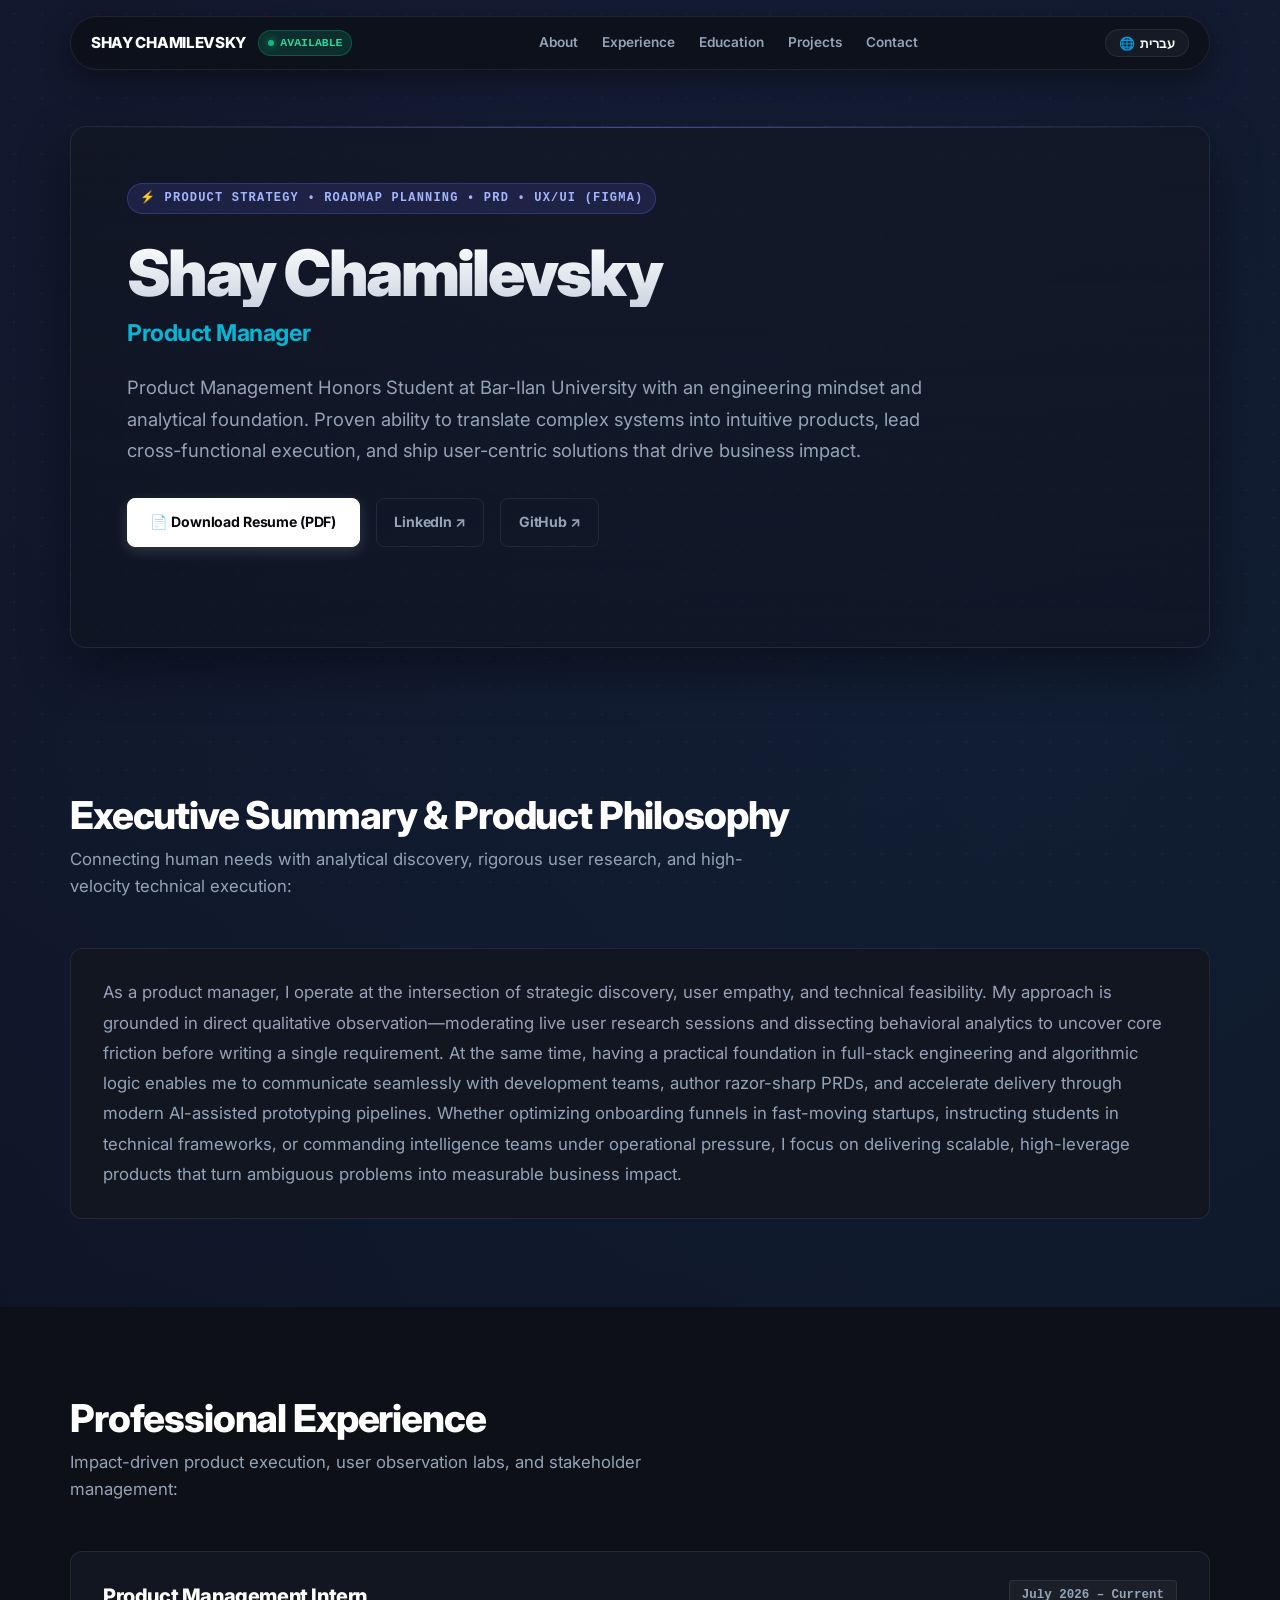
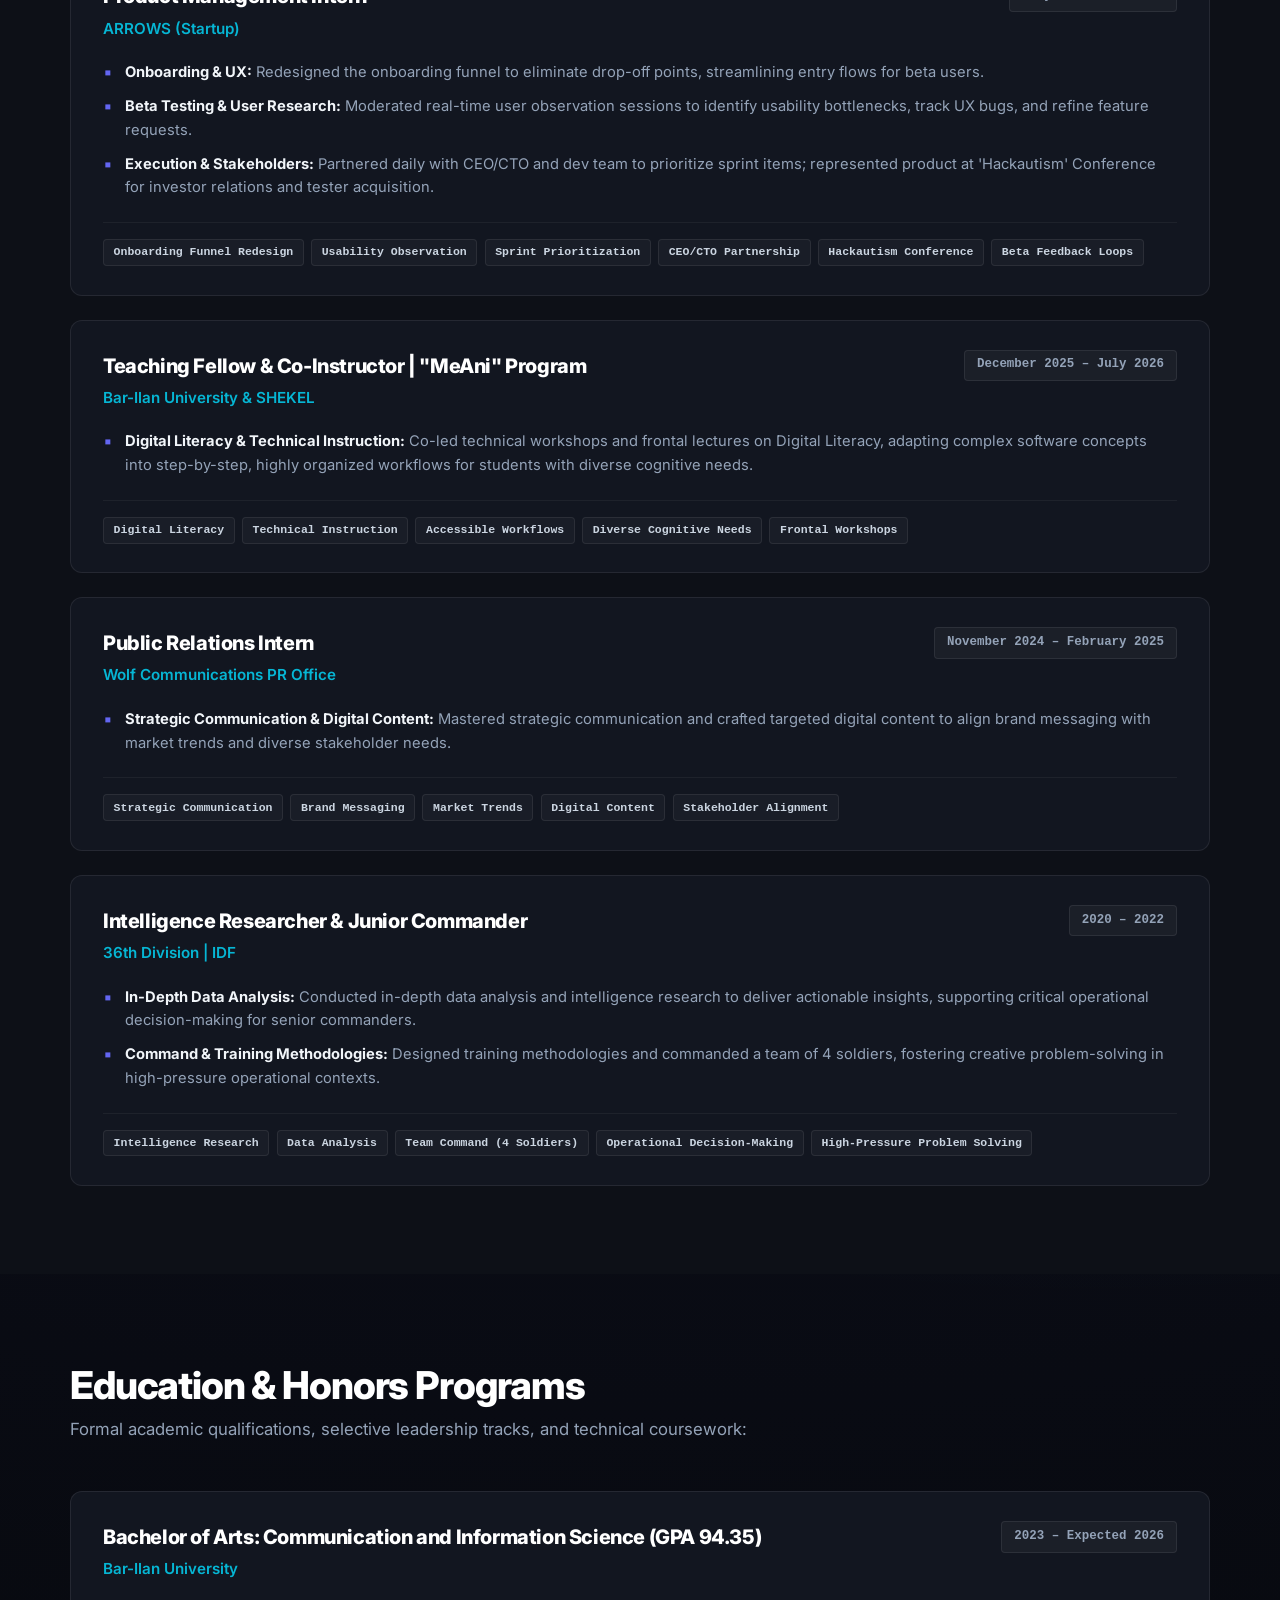
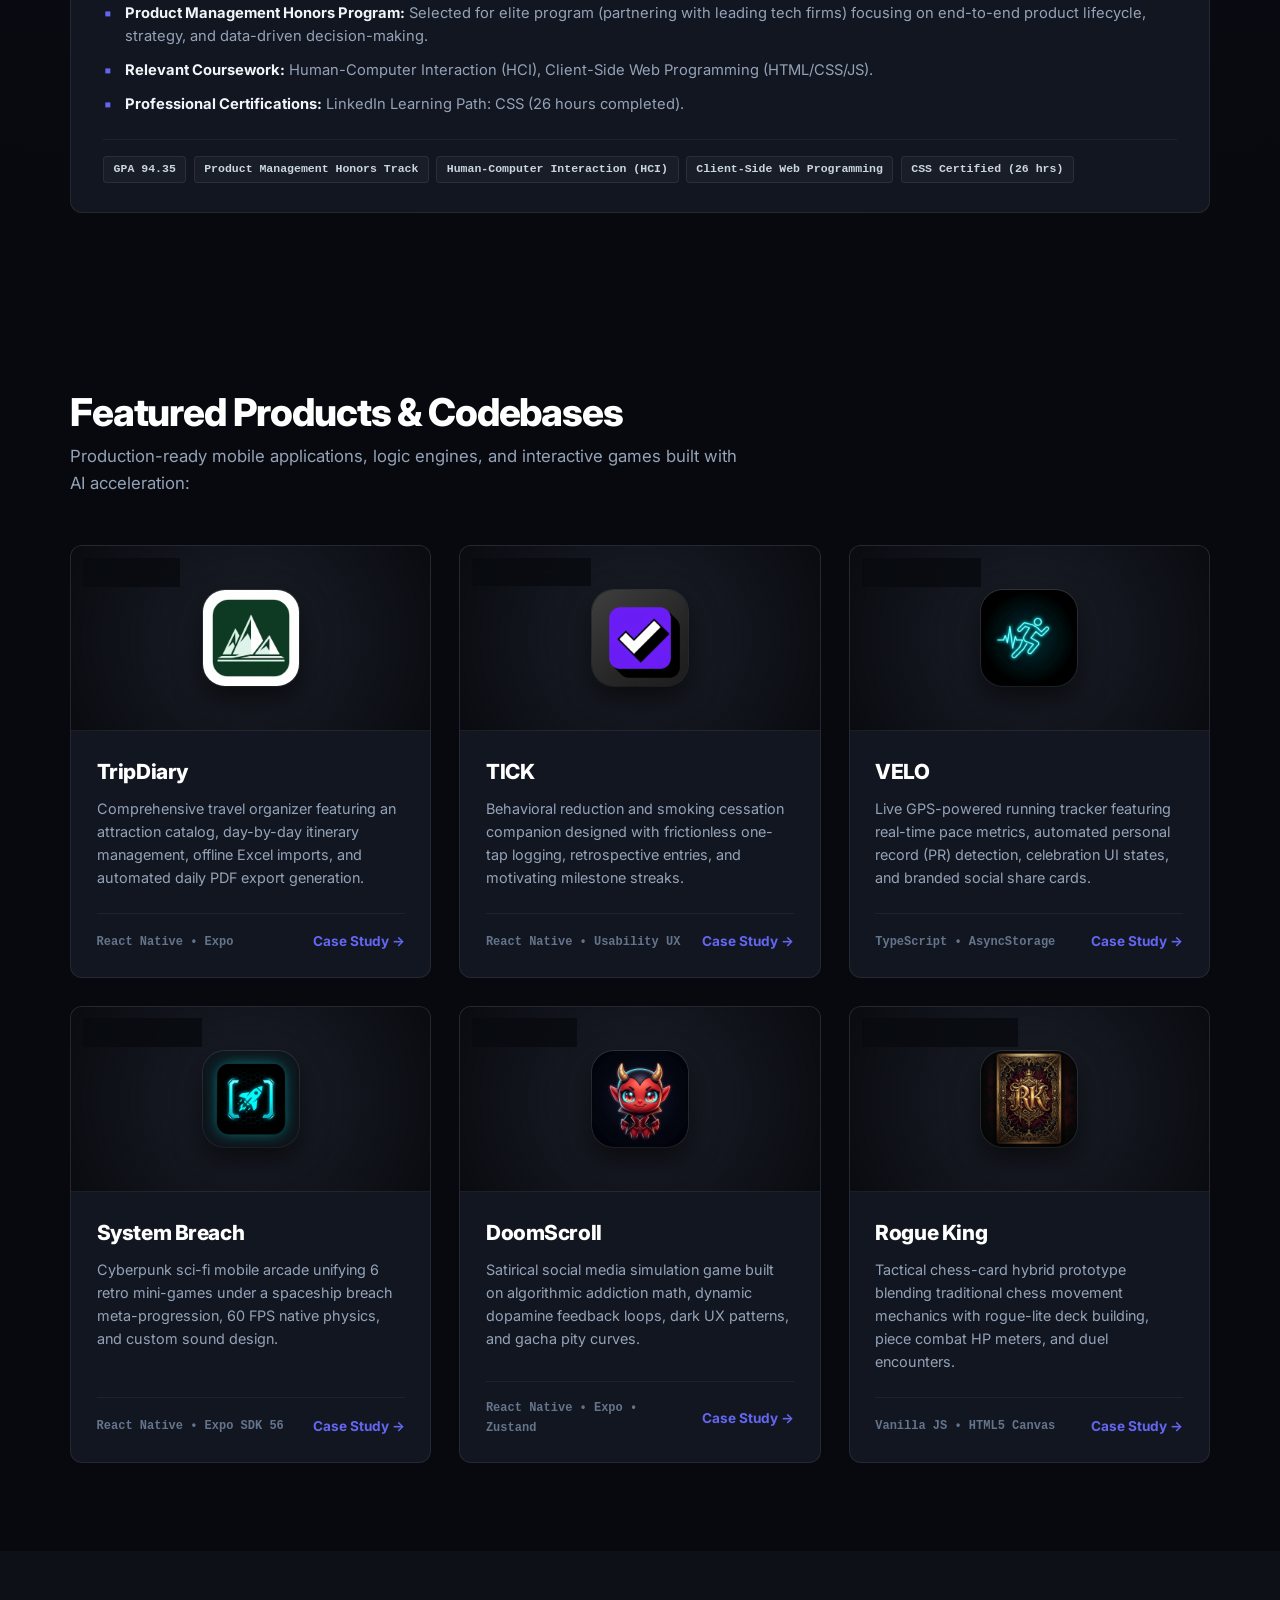
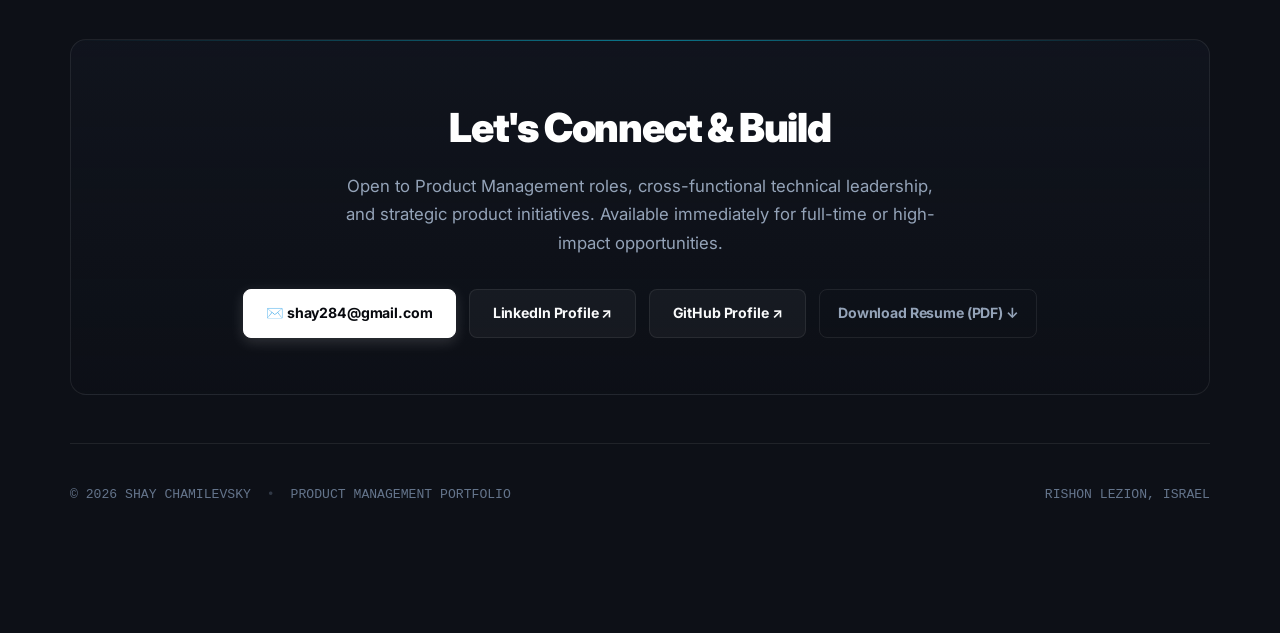
==== index.html @ 5f45c72c "first commit" ====
<!doctype html>
<html lang="en" dir="ltr">
  <head>
    <meta charset="UTF-8" />
    <meta name="viewport" content="width=device-width, initial-scale=1.0" />
    <title>Shay Chamilevsky — Product Manager</title>
    <!-- Fonts: Inter for English, Rubik for Hebrew -->
    <link rel="preconnect" href="https://fonts.googleapis.com" />
    <link rel="preconnect" href="https://fonts.gstatic.com" crossorigin />
    <link
      href="https://fonts.googleapis.com/css2?family=Inter:wght@400;500;600;700;800;900&family=Rubik:wght@400;500;700;800&display=swap"
      rel="stylesheet"
    />
    <link rel="stylesheet" href="assets/css/style.css" />
  </head>
  <body>
    <!-- Floating Frosted Glass Navbar -->
    <header class="navbar">
      <div class="nav-container">
        <div class="nav-brand">
          <a href="#hero" class="nav-logo" data-en="SHAY CHAMILEVSKY" data-he="שי חמילבסקי">SHAY CHAMILEVSKY</a>
          <span class="nav-status-pill">
            <span class="status-dot"></span>
            <span data-en="AVAILABLE" data-he="זמין לתפקידים">AVAILABLE</span>
          </span>
        </div>

        <nav class="nav-links">
          <a href="#about" data-en="About" data-he="תקציר">About</a>
          <a href="#experience" data-en="Experience" data-he="ניסיון">Experience</a>
          <a href="#education" data-en="Education" data-he="השכלה">Education</a>
          <a href="#projects" data-en="Projects" data-he="פרויקטים">Projects</a>
          <a href="#contact" data-en="Contact" data-he="צור קשר">Contact</a>
        </nav>

        <button id="lang-toggle" class="lang-btn" aria-label="Toggle language between English and Hebrew">
          <span aria-hidden="true">🌐</span>
          <span id="lang-btn-text">עברית</span>
        </button>
      </div>
    </header>

    <main>
      <!-- Hero Section: Sharp Executive Resume Header -->
      <section id="hero" class="section hero-section">
        <div class="container">
          <div class="hero-box">
            <div class="hero-eyebrow">
              <span data-en="⚡ PRODUCT STRATEGY • ROADMAP PLANNING • PRD • UX/UI (FIGMA)" data-he="⚡ אסטרטגיית מוצר • מפות דרכים • כתיבת PRD • אפיון UX/UI">
                ⚡ PRODUCT STRATEGY • ROADMAP PLANNING • PRD • UX/UI (FIGMA)
              </span>
            </div>

            <h1 class="hero-name" data-en="Shay Chamilevsky" data-he="שי חמילבסקי">
              Shay Chamilevsky
            </h1>

            <div class="hero-role-title" data-en="Product Manager" data-he="מנהל מוצר (Product Manager)">
              Product Manager
            </div>

            <p
              class="hero-bio"
              data-en="Product Management Honors Student at Bar-Ilan University with an engineering mindset and analytical foundation. Proven ability to translate complex systems into intuitive products, lead cross-functional execution, and ship user-centric solutions that drive business impact."
              data-he="סטודנט בתוכנית המצטיינים בניהול מוצר באוניברסיטת בר-אילן, בעל תפיסה הנדסית וראייה אנליטית חדה. בעל ניסיון מוכח בתרגום מערכות מורכבות למוצרים אינטואיטיביים, הובלת ממשקי עבודה רב-תחומיים והשקת פתרונות ממוקדי-משתמש המייצרים ערך עסקי מובהק."
            >
              Product Management Honors Student at Bar-Ilan University with an engineering mindset and analytical foundation. Proven ability to translate complex systems into intuitive products, lead cross-functional execution, and ship user-centric solutions that drive business impact.
            </p>

            <div class="hero-actions-row">
              <a
                href="assets/cv/Shay%20Chamilevsky%20CV.pdf"
                class="btn-sharp btn-sharp-primary"
                download="Shay Chamilevsky CV.pdf"
                target="_blank"
                rel="noopener noreferrer"
                data-en="📄 Download Resume (PDF)"
                data-he="📄 הורדת קורות חיים (PDF)"
                aria-label="Download Shay Chamilevsky Resume PDF"
              >
                📄 Download Resume (PDF)
              </a>
              <a
                href="https://www.linkedin.com/in/shaychamilevsky/"
                target="_blank"
                rel="noopener noreferrer"
                class="btn-sharp btn-sharp-outline"
                data-en="LinkedIn ↗"
                data-he="לינקדאין ↗"
                aria-label="Open Shay Chamilevsky LinkedIn Profile"
              >
                LinkedIn ↗
              </a>
              <a
                href="https://github.com/shay-chamilevsky"
                target="_blank"
                rel="noopener noreferrer"
                class="btn-sharp btn-sharp-outline"
                data-en="GitHub ↗"
                data-he="גיטהאב ↗"
                aria-label="Open Shay Chamilevsky GitHub Profile"
              >
                GitHub ↗
              </a>
            </div>


          </div>
        </div>
      </section>

      <!-- About Section: Strategic Narrative Depth -->
      <section id="about" class="section">
        <div class="container">
          <div class="section-header-wrap">
            <h2 class="section-title" data-en="Executive Summary & Product Philosophy" data-he="תמצית מנהלים ותפיסת מוצר">
              Executive Summary & Product Philosophy
            </h2>
            <p
              class="section-subtitle"
              data-en="Connecting human needs with analytical discovery, rigorous user research, and high-velocity technical execution:"
              data-he="חיבור בין צורכי משתמש, מחקר אנליטי מעמיק וביצוע טכנולוגי זריז ואיכותי:"
            >
              Connecting human needs with analytical discovery, rigorous user research, and high-velocity technical execution:
            </p>
          </div>

          <div class="exp-card">
            <p
              class="lead-text"
              data-en="As a product manager, I operate at the intersection of strategic discovery, user empathy, and technical feasibility. My approach is grounded in direct qualitative observation—moderating live user research sessions and dissecting behavioral analytics to uncover core friction before writing a single requirement. At the same time, having a practical foundation in full-stack engineering and algorithmic logic enables me to communicate seamlessly with development teams, author razor-sharp PRDs, and accelerate delivery through modern AI-assisted prototyping pipelines. Whether optimizing onboarding funnels in fast-moving startups, instructing students in technical frameworks, or commanding intelligence teams under operational pressure, I focus on delivering scalable, high-leverage products that turn ambiguous problems into measurable business impact."
              data-he="כאיש מוצר, אני פועל בנקודת החיבור המדויקת שבין גילוי מוצרי (Discovery), אמפתיה עמוקה לצורכי המשתמש, והיתכנות טכנולוגית מורכבת. גישת העבודה שלי מושתתת על מחקר איכותני ישיר—הנחיית סבבי תצפית חיים וניתוח מעמיק של דפוסי התנהגות משתמשים כדי לזהות נקודות חיכוך מהותיות עוד לפני כתיבת שורת אפיון אחת. במקביל, הרקע הטכנולוגי וההבנה בלוגיקה הנדסית מאפשרים לי לנהל דיאלוג מקצועי ומדויק מול צוותי הפיתוח, לכתוב מפרטי PRD חדים וסדורים, ולהאיץ תהליכי 0-ל-1 באמצעות כלי AI ופרוטוטייפינג מתקדמים. בין אם מדובר בייעול משפכי Onboarding בסטארטאפים בצמיחה מהירה, הדרכת סטודנטים בסביבות תוכנה מורכבות, או פיקוד על צוות מחקר מודיעיני תחת לחץ מבצעי, היעד שלי תמיד ברור: להפוך בעיות מעורפלות למוצרים אלגנטיים, סקיילביליים ובעלי אימפקט עסקי מדיד."
            >
              As a product manager, I operate at the intersection of strategic discovery, user empathy, and technical feasibility. My approach is grounded in direct qualitative observation—moderating live user research sessions and dissecting behavioral analytics to uncover core friction before writing a single requirement. At the same time, having a practical foundation in full-stack engineering and algorithmic logic enables me to communicate seamlessly with development teams, author razor-sharp PRDs, and accelerate delivery through modern AI-assisted prototyping pipelines. Whether optimizing onboarding funnels in fast-moving startups, instructing students in technical frameworks, or commanding intelligence teams under operational pressure, I focus on delivering scalable, high-leverage products that turn ambiguous problems into measurable business impact.
            </p>
          </div>
        </div>
      </section>

      <!-- Work Experience: Chronology from CV -->
      <section id="experience" class="section bg-alt">
        <div class="container">
          <div class="section-header-wrap">
            <h2 class="section-title" data-en="Professional Experience" data-he="ניסיון מקצועי">
              Professional Experience
            </h2>
            <p
              class="section-subtitle"
              data-en="Impact-driven product execution, user observation labs, and stakeholder management:"
              data-he="הובלת מוצר מבוססת אימפקט, מחקרי משתמשים וניהול ממשקים מול הנהלה ופיתוח:"
            >
              Impact-driven product execution, user observation labs, and stakeholder management:
            </p>
          </div>

          <div class="experience-list">
            <!-- 1. ARROWS (Startup) -->
            <article class="exp-card">
              <div class="exp-header">
                <div class="exp-role-group">
                  <h3 data-en="Product Management Intern" data-he="התמחות בניהול מוצר (Product Management Intern)">
                    Product Management Intern
                  </h3>
                  <span class="exp-org" data-en="ARROWS (Startup)" data-he="ARROWS (סטארטאפ)">ARROWS (Startup)</span>
                </div>
                <span class="exp-date-badge" data-en="July 2026 – Current" data-he="יולי 2026 – נוכחי">July 2026 – Current</span>
              </div>

              <ul class="exp-bullets">
                <li
                  data-en="<strong>Onboarding & UX:</strong> Redesigned the onboarding funnel to eliminate drop-off points, streamlining entry flows for beta users."
                  data-he="<strong>אפיון משפך Onboarding ו-UX:</strong> תכנון מחדש של תהליך ה-Onboarding לצמצום נקודות נטישה והפחתת חיכוך עבור משתמשי בטא."
                >
                  <strong>Onboarding & UX:</strong> Redesigned the onboarding funnel to eliminate drop-off points, streamlining entry flows for beta users.
                </li>
                <li
                  data-en="<strong>Beta Testing & User Research:</strong> Moderated real-time user observation sessions to identify usability bottlenecks, track UX bugs, and refine feature requests."
                  data-he="<strong>בדיקות בטא ומחקר משתמשים:</strong> הנחיית סבבי תצפית משתמשים בזמן אמת לאיתור צווארי בקבוק בשמישות, ניטור באגי UX ודיוק דרישות פיצ'רים."
                >
                  <strong>Beta Testing & User Research:</strong> Moderated real-time user observation sessions to identify usability bottlenecks, track UX bugs, and refine feature requests.
                </li>
                <li
                  data-en="<strong>Execution & Stakeholders:</strong> Partnered daily with CEO/CTO and dev team to prioritize sprint items; represented product at 'Hackautism' Conference for investor relations and tester acquisition."
                  data-he="<strong>ניהול ספרינטים וממשקי עבודה:</strong> עבודה יומיומית צמודה מול CEO/CTO וצוות הפיתוח לתעדוף ספרינטים; ייצוג המוצר בכנס 'Hackautism' לגיוס משתמשי בדיקה וקשרי משקיעים."
                >
                  <strong>Execution & Stakeholders:</strong> Partnered daily with CEO/CTO and dev team to prioritize sprint items; represented product at 'Hackautism' Conference for investor relations and tester acquisition.
                </li>
              </ul>

              <div class="exp-tags">
                <span class="chip" data-en="Onboarding Funnel Redesign" data-he="אפיון משפך Onboarding">Onboarding Funnel Redesign</span>
                <span class="chip" data-en="Usability Observation" data-he="תצפיות שמישות">Usability Observation</span>
                <span class="chip" data-en="Sprint Prioritization" data-he="תעדוף ספרינטים">Sprint Prioritization</span>
                <span class="chip" data-en="CEO/CTO Partnership" data-he="עבודה צמודה מול CEO/CTO">CEO/CTO Partnership</span>
                <span class="chip" data-en="Hackautism Conference" data-he="כנס Hackautism">Hackautism Conference</span>
                <span class="chip" data-en="Beta Feedback Loops" data-he="סבבי משוב בטא">Beta Feedback Loops</span>
              </div>
            </article>

            <!-- 2. MeAni Program -->
            <article class="exp-card">
              <div class="exp-header">
                <div class="exp-role-group">
                  <h3 data-en='Teaching Fellow & Co-Instructor | "MeAni" Program' data-he='עמית הוראה ומדריך שותף | תוכנית "מעני"'>
                    Teaching Fellow & Co-Instructor | "MeAni" Program
                  </h3>
                  <span class="exp-org" data-en="Bar-Ilan University & SHEKEL" data-he="אוניברסיטת בר-אילן ועמותת שק&quot;ל">
                    Bar-Ilan University & SHEKEL
                  </span>
                </div>
                <span class="exp-date-badge" data-en="December 2025 – July 2026" data-he="דצמבר 2025 – יולי 2026">December 2025 – July 2026</span>
              </div>

              <ul class="exp-bullets">
                <li
                  data-en="<strong>Digital Literacy & Technical Instruction:</strong> Co-led technical workshops and frontal lectures on Digital Literacy, adapting complex software concepts into step-by-step, highly organized workflows for students with diverse cognitive needs."
                  data-he="<strong>אוריינות דיגיטלית והדרכה טכנולוגית:</strong> הובלה משותפת של סדנאות והרצאות פרונטליות בנושאי אוריינות דיגיטלית, תוך הנגשת מושגי תוכנה מורכבים לתהליכי עבודה מובנים צעד-אחר-צעד עבור סטודנטים בעלי צרכים קוגניטיביים מגוונים."
                >
                  <strong>Digital Literacy & Technical Instruction:</strong> Co-led technical workshops and frontal lectures on Digital Literacy, adapting complex software concepts into step-by-step, highly organized workflows for students with diverse cognitive needs.
                </li>
              </ul>

              <div class="exp-tags">
                <span class="chip" data-en="Digital Literacy" data-he="אוריינות דיגיטלית">Digital Literacy</span>
                <span class="chip" data-en="Technical Instruction" data-he="הדרכה טכנולוגית">Technical Instruction</span>
                <span class="chip" data-en="Accessible Workflows" data-he="תהליכי עבודה נגישים">Accessible Workflows</span>
                <span class="chip" data-en="Diverse Cognitive Needs" data-he="התאמה לצרכים קוגניטיביים">Diverse Cognitive Needs</span>
                <span class="chip" data-en="Frontal Workshops" data-he="סדנאות פרונטליות">Frontal Workshops</span>
              </div>
            </article>

            <!-- 3. Wolf Communications -->
            <article class="exp-card">
              <div class="exp-header">
                <div class="exp-role-group">
                  <h3 data-en="Public Relations Intern" data-he="התמחות ביחסי ציבור ותקשורת (PR Intern)">
                    Public Relations Intern
                  </h3>
                  <span class="exp-org" data-en="Wolf Communications PR Office" data-he="משרד יחסי ציבור וולף תקשורת">Wolf Communications PR Office</span>
                </div>
                <span class="exp-date-badge" data-en="November 2024 – February 2025" data-he="נובמבר 2024 – פברואר 2025">November 2024 – February 2025</span>
              </div>

              <ul class="exp-bullets">
                <li
                  data-en="<strong>Strategic Communication & Digital Content:</strong> Mastered strategic communication and crafted targeted digital content to align brand messaging with market trends and diverse stakeholder needs."
                  data-he="<strong>תקשורת אסטרטגית ותוכן דיגיטלי:</strong> ניהול תקשורת אסטרטגית ויצירת תוכן דיגיטלי ממוקד להתאמת מסרי מותג למגמות שוק ולצרכי מחזיקי עניין שונים."
                >
                  <strong>Strategic Communication & Digital Content:</strong> Mastered strategic communication and crafted targeted digital content to align brand messaging with market trends and diverse stakeholder needs.
                </li>
              </ul>

              <div class="exp-tags">
                <span class="chip" data-en="Strategic Communication" data-he="תקשורת אסטרטגית">Strategic Communication</span>
                <span class="chip" data-en="Brand Messaging" data-he="מסרי מותג">Brand Messaging</span>
                <span class="chip" data-en="Market Trends" data-he="מגמות שוק">Market Trends</span>
                <span class="chip" data-en="Digital Content" data-he="תוכן דיגיטלי">Digital Content</span>
                <span class="chip" data-en="Stakeholder Alignment" data-he="סנכרון מחזיקי עניין">Stakeholder Alignment</span>
              </div>
            </article>

            <!-- 4. Military Service -->
            <article class="exp-card">
              <div class="exp-header">
                <div class="exp-role-group">
                  <h3 data-en="Intelligence Researcher & Junior Commander" data-he="חוקר מודיעין ומפקד צוות">
                    Intelligence Researcher & Junior Commander
                  </h3>
                  <span class="exp-org" data-en="36th Division | IDF" data-he="אוגדה 36 | צה&quot;ל">
                    36th Division | IDF
                  </span>
                </div>
                <span class="exp-date-badge" data-en="2020 – 2022" data-he="2020 – 2022">2020 – 2022</span>
              </div>

              <ul class="exp-bullets">
                <li
                  data-en="<strong>In-Depth Data Analysis:</strong> Conducted in-depth data analysis and intelligence research to deliver actionable insights, supporting critical operational decision-making for senior commanders."
                  data-he="<strong>ניתוח נתונים ומחקר מודיעיני:</strong> ביצוע מחקר מעמיק וניתוח דאטה לצורך הפקת תובנות אופרטיביות, שתמכו בקבלת החלטות קריטיות בדרגי פיקוד בכירים."
                >
                  <strong>In-Depth Data Analysis:</strong> Conducted in-depth data analysis and intelligence research to deliver actionable insights, supporting critical operational decision-making for senior commanders.
                </li>
                <li
                  data-en="<strong>Command & Training Methodologies:</strong> Designed training methodologies and commanded a team of 4 soldiers, fostering creative problem-solving in high-pressure operational contexts."
                  data-he="<strong>פיקוד והכשרת צוות:</strong> פיתוח מתודולוגיות הדרכה ופיקוד ישיר על צוות של 4 חיילים, תוך טיפוח חשיבה יצירתית ופתרון בעיות תחת לחץ מבצעי."
                >
                  <strong>Command & Training Methodologies:</strong> Designed training methodologies and commanded a team of 4 soldiers, fostering creative problem-solving in high-pressure operational contexts.
                </li>
              </ul>

              <div class="exp-tags">
                <span class="chip" data-en="Intelligence Research" data-he="מחקר מודיעיני">Intelligence Research</span>
                <span class="chip" data-en="Data Analysis" data-he="ניתוח נתונים">Data Analysis</span>
                <span class="chip" data-en="Team Command (4 Soldiers)" data-he="פיקוד על צוות (4 חיילים)">Team Command (4 Soldiers)</span>
                <span class="chip" data-en="Operational Decision-Making" data-he="קבלת החלטות מבצעית">Operational Decision-Making</span>
                <span class="chip" data-en="High-Pressure Problem Solving" data-he="פתרון בעיות תחת לחץ">High-Pressure Problem Solving</span>
              </div>
            </article>
          </div>
        </div>
      </section>

      <!-- Education Section: From CV -->
      <section id="education" class="section">
        <div class="container">
          <div class="section-header-wrap">
            <h2 class="section-title" data-en="Education & Honors Programs" data-he="השכלה ותוכניות מצטיינים">
              Education & Honors Programs
            </h2>
            <p
              class="section-subtitle"
              data-en="Formal academic qualifications, selective leadership tracks, and technical coursework:"
              data-he="תואר אקדמי, תוכנית מצטיינים יוקרתית וקורסים מקצועיים:"
            >
              Formal academic qualifications, selective leadership tracks, and technical coursework:
            </p>
          </div>

          <div class="experience-list">
            <!-- Degree Card -->
            <article class="exp-card">
              <div class="exp-header">
                <div class="exp-role-group">
                  <h3 data-en="Bachelor of Arts: Communication and Information Science (GPA 94.35)" data-he="תואר ראשון: תקשורת ומדעי המידע (ממוצע 94.35)">
                    Bachelor of Arts: Communication and Information Science (GPA 94.35)
                  </h3>
                  <span class="exp-org" data-en="Bar-Ilan University" data-he="אוניברסיטת בר-אילן">
                    Bar-Ilan University
                  </span>
                </div>
                <span class="exp-date-badge" data-en="2023 – Expected 2026" data-he="2023 – סיום צפוי 2026">2023 – Expected 2026</span>
              </div>

              <ul class="exp-bullets">
                <li
                  data-en="<strong>Product Management Honors Program:</strong> Selected for elite program (partnering with leading tech firms) focusing on end-to-end product lifecycle, strategy, and data-driven decision-making."
                  data-he="<strong>תוכנית מצטיינים בניהול מוצר:</strong> קבלה לתוכנית עילית (בשיתוף חברות הייטק מובילות) המתמקדת בכל מחזור חיי המוצר מקצה לקצה, אסטרטגיה וקבלת החלטות מבוססת נתונים."
                >
                  <strong>Product Management Honors Program:</strong> Selected for elite program (partnering with leading tech firms) focusing on end-to-end product lifecycle, strategy, and data-driven decision-making.
                </li>
                <li
                  data-en="<strong>Relevant Coursework:</strong> Human-Computer Interaction (HCI), Client-Side Web Programming (HTML/CSS/JS)."
                  data-he="<strong>קורסים רלוונטיים:</strong> אינטראקציית אדם-מחשב (HCI), תכנות צד-לקוח בסביבת רשת (HTML/CSS/JS)."
                >
                  <strong>Relevant Coursework:</strong> Human-Computer Interaction (HCI), Client-Side Web Programming (HTML/CSS/JS).
                </li>
                <li
                  data-en="<strong>Professional Certifications:</strong> LinkedIn Learning Path: CSS (26 hours completed)."
                  data-he="<strong>הסמכות מקצועיות:</strong> מסלול למידה מקצועי של LinkedIn Learning: התמחות CSS (26 שעות לימוד מלאות)."
                >
                  <strong>Professional Certifications:</strong> LinkedIn Learning Path: CSS (26 hours completed).
                </li>
              </ul>

              <div class="exp-tags">
                <span class="chip" data-en="GPA 94.35" data-he="ממוצע 94.35">GPA 94.35</span>
                <span class="chip" data-en="Product Management Honors Track" data-he="תוכנית מצטיינים בניהול מוצר">Product Management Honors Track</span>
                <span class="chip" data-en="Human-Computer Interaction (HCI)" data-he="אינטראקציית אדם-מחשב (HCI)">Human-Computer Interaction (HCI)</span>
                <span class="chip" data-en="Client-Side Web Programming" data-he="תכנות צד-לקוח">Client-Side Web Programming</span>
                <span class="chip" data-en="CSS Certified (26 hrs)" data-he="הסמכת CSS (26 שעות)">CSS Certified (26 hrs)</span>
              </div>
            </article>
          </div>
        </div>
      </section>

      <!-- Featured Projects: Case Studies with Real App Logos -->
      <section id="projects" class="section">
        <div class="container">
          <div class="section-header-wrap">
            <h2 class="section-title" data-en="Featured Products & Codebases" data-he="מוצרים ופרויקטים נבחרים">
              Featured Products & Codebases
            </h2>
            <p
              class="section-subtitle"
              data-en="Production-ready mobile applications, logic engines, and interactive games built with AI acceleration:"
              data-he="אפליקציות מובייל מלאות, מנועי לוגיקה ומשחקים אינטראקטיביים שפותחו בשילוב כלי AI:"
            >
              Production-ready mobile applications, logic engines, and interactive games built with AI acceleration:
            </p>
          </div>

          <div class="projects-grid">
            <!-- 1. TripDiary -->
            <a href="projects/tripdiary.html" class="project-sharp-card">
              <div class="project-preview-wrap">
                <img
                  src="assets/images/tripdiary/icon.png"
                  alt="TripDiary App Icon"
                  class="project-app-logo"
                  onerror="this.src='https://placehold.co/120x120/0d1017/10b981?text=TripDiary'"
                />
                <span class="project-category-badge" data-en="Mobile App" data-he="אפליקציית מובייל">Mobile App</span>
              </div>
              <div class="project-body">
                <h3 class="project-title" data-en="TripDiary" data-he="TripDiary">TripDiary</h3>
                <p
                  class="project-desc"
                  data-en="Comprehensive travel organizer featuring an attraction catalog, day-by-day itinerary management, offline Excel imports, and automated daily PDF export generation."
                  data-he="אפליקציית ניהול מסלולים וטיולים חכמה, הכוללת בנק אטרקציות, לוח זמנים יומי, ייצוא סיכום טיול ל-PDF וטעינת נתונים אופליין מאקסל."
                >
                  Comprehensive travel organizer featuring an attraction catalog, day-by-day itinerary management, offline Excel imports, and automated daily PDF export generation.
                </p>
                <div class="project-footer">
                  <span class="project-tech" data-en="React Native • Expo" data-he="React Native • Expo">React Native • Expo</span>
                  <span class="project-action-link" data-en="Case Study &rarr;" data-he="לעמוד הפרויקט &larr;">Case Study &rarr;</span>
                </div>
              </div>
            </a>

            <!-- 2. TICK -->
            <a href="projects/tick.html" class="project-sharp-card">
              <div class="project-preview-wrap">
                <img
                  src="assets/images/tick/icon.png"
                  alt="TICK App Icon"
                  class="project-app-logo"
                  onerror="this.src='https://placehold.co/120x120/0d1017/a855f7?text=TICK'"
                />
                <span class="project-category-badge" data-en="Habit Tracker" data-he="מעקב הרגלים">Habit Tracker</span>
              </div>
              <div class="project-body">
                <h3 class="project-title" data-en="TICK" data-he="TICK">TICK</h3>
                <p
                  class="project-desc"
                  data-en="Behavioral reduction and smoking cessation companion designed with frictionless one-tap logging, retrospective entries, and motivating milestone streaks."
                  data-he="אפליקציית גמילה ובניית הרגלים, המשלבת תיעוד מהיר בלחיצה אחת, עדכון רטרוספקטיבי וממשק נקי ומעצים למניעת נשירה."
                >
                  Behavioral reduction and smoking cessation companion designed with frictionless one-tap logging, retrospective entries, and motivating milestone streaks.
                </p>
                <div class="project-footer">
                  <span class="project-tech" data-en="React Native • Usability UX" data-he="React Native • שמישות UX">React Native • Usability UX</span>
                  <span class="project-action-link" data-en="Case Study &rarr;" data-he="לעמוד הפרויקט &larr;">Case Study &rarr;</span>
                </div>
              </div>
            </a>

            <!-- 3. VELO -->
            <a href="projects/velo.html" class="project-sharp-card">
              <div class="project-preview-wrap">
                <img
                  src="assets/images/velo/icon.png"
                  alt="VELO App Icon"
                  class="project-app-logo"
                  onerror="this.src='https://placehold.co/120x120/0d1017/ef4444?text=VELO'"
                />
                <span class="project-category-badge" data-en="Sport & Logic" data-he="ספורט ולוגיקה">Sport & Logic</span>
              </div>
              <div class="project-body">
                <h3 class="project-title" data-en="VELO" data-he="VELO">VELO</h3>
                <p
                  class="project-desc"
                  data-en="Live GPS-powered running tracker featuring real-time pace metrics, automated personal record (PR) detection, celebration UI states, and branded social share cards."
                  data-he="אפליקציית ריצה חכמה הכוללת מדידת קצב ומרחק בזמן אמת, זיהוי אוטומטי של שיאים אישיים (PR), מסכי סלבריישן מונפשים וכרטיסי שיתוף ממותגים."
                >
                  Live GPS-powered running tracker featuring real-time pace metrics, automated personal record (PR) detection, celebration UI states, and branded social share cards.
                </p>
                <div class="project-footer">
                  <span class="project-tech" data-en="TypeScript • AsyncStorage" data-he="TypeScript • AsyncStorage">TypeScript • AsyncStorage</span>
                  <span class="project-action-link" data-en="Case Study &rarr;" data-he="לעמוד הפרויקט &larr;">Case Study &rarr;</span>
                </div>
              </div>
            </a>

            <!-- 4. System Breach -->
            <a href="projects/system-breach.html" class="project-sharp-card">
              <div class="project-preview-wrap">
                <img
                  src="assets/images/system-breach/icon.png"
                  alt="System Breach App Icon"
                  class="project-app-logo"
                  onerror="this.src='https://placehold.co/120x120/0d1017/facc15?text=System+Breach'"
                />
                <span class="project-category-badge" data-en="Mobile Arcade" data-he="ארקייד מובייל">Mobile Arcade</span>
              </div>
              <div class="project-body">
                <h3 class="project-title" data-en="System Breach" data-he="System Breach">System Breach</h3>
                <p
                  class="project-desc"
                  data-en="Cyberpunk sci-fi mobile arcade unifying 6 retro mini-games under a spaceship breach meta-progression, 60 FPS native physics, and custom sound design."
                  data-he="ארקייד סייבר-רטרו עתידני למובייל המאחד 6 משחקים קלאסיים תחת מערכת מטא-פרוגרשן של פריצת ספינת חלל, פיזיקה בזמן אמת ועיצוב קול ייחודי."
                >
                  Cyberpunk sci-fi mobile arcade unifying 6 retro mini-games under a spaceship breach meta-progression, 60 FPS native physics, and custom sound design.
                </p>
                <div class="project-footer">
                  <span class="project-tech" data-en="React Native • Expo SDK 56" data-he="React Native • Expo SDK 56">React Native • Expo SDK 56</span>
                  <span class="project-action-link" data-en="Case Study &rarr;" data-he="לעמוד הפרויקט &larr;">Case Study &rarr;</span>
                </div>
              </div>
            </a>

            <!-- 5. DoomScroll -->
            <a href="projects/doomscroll.html" class="project-sharp-card">
              <div class="project-preview-wrap">
                <img
                  src="assets/images/doomscroll/icon.png"
                  alt="DoomScroll App Icon"
                  class="project-app-logo"
                  onerror="this.src='https://placehold.co/120x120/0d1017/fb923c?text=DoomScroll'"
                />
                <span class="project-category-badge" data-en="Mobile Game" data-he="משחק מובייל">Mobile Game</span>
              </div>
              <div class="project-body">
                <h3 class="project-title" data-en="DoomScroll" data-he="DoomScroll">DoomScroll</h3>
                <p
                  class="project-desc"
                  data-en="Satirical social media simulation game built on algorithmic addiction math, dynamic dopamine feedback loops, dark UX patterns, and gacha pity curves."
                  data-he="משחק סאטירי המדמה רשת חברתית דמונית, מבוסס על מתמטיקת התמכרות אלגוריתמית, מעגלי דופמין מתגמלים, דפוסי Dark UX ומנגנוני Pity Curve."
                >
                  Satirical social media simulation game built on algorithmic addiction math, dynamic dopamine feedback loops, dark UX patterns, and gacha pity curves.
                </p>
                <div class="project-footer">
                  <span class="project-tech" data-en="React Native • Expo • Zustand" data-he="React Native • Expo • Zustand">React Native • Expo • Zustand</span>
                  <span class="project-action-link" data-en="Case Study &rarr;" data-he="לעמוד הפרויקט &larr;">Case Study &rarr;</span>
                </div>
              </div>
            </a>

            <!-- 6. Rogue King -->
            <a href="projects/rogue-king.html" class="project-sharp-card">
              <div class="project-preview-wrap">
                <img
                  src="assets/images/rogue-king/icon.png"
                  alt="Rogue King Royal Crest Icon"
                  class="project-app-logo"
                  onerror="this.src='https://placehold.co/120x120/0d1017/6366f1?text=Rogue+King'"
                />
                <span class="project-category-badge" data-en="Tactical Roguelike" data-he="רוגלייק טקטי">Tactical Roguelike</span>
              </div>
              <div class="project-body">
                <h3 class="project-title" data-en="Rogue King" data-he="Rogue King">Rogue King</h3>
                <p
                  class="project-desc"
                  data-en="Tactical chess-card hybrid prototype blending traditional chess movement mechanics with rogue-lite deck building, piece combat HP meters, and duel encounters."
                  data-he="אב-טיפוס היברידי המשלב תנועת שחמט קלאסית עם מכניקות רוגלייק, בניית חפיסות קלפים, מדדי חיים (HP) לכלים ומערכת דו-קרב ייעודית."
                >
                  Tactical chess-card hybrid prototype blending traditional chess movement mechanics with rogue-lite deck building, piece combat HP meters, and duel encounters.
                </p>
                <div class="project-footer">
                  <span class="project-tech" data-en="Vanilla JS • HTML5 Canvas" data-he="Vanilla JS • HTML5 Canvas">Vanilla JS • HTML5 Canvas</span>
                  <span class="project-action-link" data-en="Case Study &rarr;" data-he="לעמוד הפרויקט &larr;">Case Study &rarr;</span>
                </div>
              </div>
            </a>
          </div>
        </div>
      </section>

      <!-- Contact Section: Direct Action Command Center -->
      <section id="contact" class="section bg-alt">
        <div class="container">
          <div class="contact-box">
            <h2 data-en="Let's Connect & Build" data-he="בואו נדבר וניצור ביחד">
              Let's Connect & Build
            </h2>
            <p
              data-en="Open to Product Management roles, cross-functional technical leadership, and strategic product initiatives. Available immediately for full-time or high-impact opportunities."
              data-he="פתוח לתפקידי ניהול מוצר (Product Management), הובלה רב-תחומית מול פיתוח ופרויקטים אסטרטגיים. זמין מיידית להזדמנויות משמעותיות."
            >
              Open to Product Management roles, cross-functional technical leadership, and strategic product initiatives. Available immediately for full-time or high-impact opportunities.
            </p>

            <div class="contact-links-grid">
              <a
                href="mailto:shay284@gmail.com"
                class="btn-sharp btn-sharp-primary"
                data-en="✉️ shay284@gmail.com"
                data-he="✉️ shay284@gmail.com"
                aria-label="Send email to Shay Chamilevsky"
              >
                ✉️ shay284@gmail.com
              </a>
              <a
                href="https://www.linkedin.com/in/shaychamilevsky/"
                target="_blank"
                rel="noopener noreferrer"
                class="btn-sharp btn-sharp-secondary"
                data-en="LinkedIn Profile ↗"
                data-he="פרופיל לינקדאין ↗"
                aria-label="Open Shay Chamilevsky LinkedIn Profile"
              >
                LinkedIn Profile ↗
              </a>
              <a
                href="https://github.com/shay-chamilevsky"
                target="_blank"
                rel="noopener noreferrer"
                class="btn-sharp btn-sharp-secondary"
                data-en="GitHub Profile ↗"
                data-he="פרופיל גיטהאב ↗"
                aria-label="Open Shay Chamilevsky GitHub Profile"
              >
                GitHub Profile ↗
              </a>
              <a
                href="assets/cv/Shay%20Chamilevsky%20CV.pdf"
                class="btn-sharp btn-sharp-outline"
                download="Shay Chamilevsky CV.pdf"
                target="_blank"
                rel="noopener noreferrer"
                data-en="Download Resume (PDF) ↓"
                data-he="הורדת קורות חיים (PDF) ↓"
                aria-label="Download Shay Chamilevsky Resume PDF"
              >
                Download Resume (PDF) ↓
              </a>
            </div>
          </div>

          <!-- Minimalist Footer -->
          <footer class="footer-wrap">
            <div>
              <span data-en="&copy; 2026 SHAY CHAMILEVSKY" data-he="&copy; 2026 שי חמילבסקי">&copy; 2026 SHAY CHAMILEVSKY</span>
              <span class="footer-sep" aria-hidden="true">•</span>
              <span data-en="PRODUCT MANAGEMENT PORTFOLIO" data-he="פורטפוליו ניהול מוצר">PRODUCT MANAGEMENT PORTFOLIO</span>
            </div>
            <div data-en="RISHON LEZION, ISRAEL" data-he="ראשון לציון, ישראל">
              RISHON LEZION, ISRAEL
            </div>
          </footer>
        </div>
      </section>
    </main>

    <!-- Language Switcher Script -->
    <script>
      const toggleBtn = document.getElementById("lang-toggle");
      const langText = document.getElementById("lang-btn-text");
      let currentLang = localStorage.getItem("site_lang") || "en";

      function setLanguage(lang) {
        currentLang = lang;
        localStorage.setItem("site_lang", lang);

        const isHebrew = lang === "he";
        document.documentElement.lang = lang;
        document.documentElement.dir = isHebrew ? "rtl" : "ltr";
        document.title = isHebrew
          ? "שי חמילבסקי — מנהל מוצר (Product Manager)"
          : "Shay Chamilevsky — Product Manager";

        if (langText) langText.textContent = isHebrew ? "English" : "עברית";

        document.querySelectorAll("[data-en]").forEach((el) => {
          const text = el.getAttribute(isHebrew ? "data-he" : "data-en");
          if (text) el.innerHTML = text;
        });
      }

      toggleBtn.addEventListener("click", () => {
        setLanguage(currentLang === "en" ? "he" : "en");
      });

      // Initialize
      setLanguage(currentLang);
    </script>
  </body>
</html>
---- assets/css/style.css ----
/* ==========================================================================
   Design Tokens & CSS Variables — Sharp New-Age Resume Style
   ========================================================================== */
:root {
  --bg-primary: #07090e;
  --bg-secondary: #0d1017;
  --bg-surface: #121620;
  --bg-card: rgba(255, 255, 255, 0.025);
  --bg-card-hover: rgba(255, 255, 255, 0.05);

  --text-main: #f9fafb;
  --text-muted: #94a3b8;
  --text-dim: #64748b;

  --accent-indigo: #6366f1;
  --accent-indigo-hover: #4f46e5;
  --accent-indigo-glow: rgba(99, 102, 241, 0.15);

  --accent-cyan: #06b6d4;
  --accent-cyan-glow: rgba(6, 182, 212, 0.15);

  --accent-emerald: #10b981;
  --accent-emerald-glow: rgba(16, 185, 129, 0.18);

  --accent-amber: #f59e0b;
  --accent-purple: #a855f7;

  --border: rgba(255, 255, 255, 0.08);
  --border-light: rgba(255, 255, 255, 0.05);
  --border-focus: rgba(99, 102, 241, 0.4);
  --border-sharp: 1px solid var(--border);

  --radius-xs: 4px;
  --radius-sm: 8px;
  --radius-md: 12px;
  --radius-lg: 16px;
  --radius-full: 9999px;

  --font-en: "Inter", -apple-system, BlinkMacSystemFont, "Segoe UI", Roboto, sans-serif;
  --font-he: "Rubik", -apple-system, BlinkMacSystemFont, "Segoe UI", Roboto, sans-serif;
  --font-mono: ui-monospace, SFMono-Regular, Menlo, Monaco, Consolas, "Liberation Mono", "Courier New", monospace;

  --transition: all 0.2s cubic-bezier(0.16, 1, 0.3, 1);
}

/* Base Font Switching */
html[lang="en"] {
  font-family: var(--font-en);
}

html[lang="he"] {
  font-family: var(--font-he);
}

/* ==========================================================================
   Reset & Global Styles
   ========================================================================== */
* {
  box-sizing: border-box;
  margin: 0;
  padding: 0;
}

html {
  scroll-behavior: smooth;
  background-color: var(--bg-primary);
  color: var(--text-main);
  line-height: 1.6;
}

body {
  min-height: 100vh;
  display: flex;
  flex-direction: column;
  background-color: var(--bg-primary);
  background-image: 
    radial-gradient(circle at 50% 0%, rgba(99, 102, 241, 0.14) 0%, transparent 65%),
    radial-gradient(circle at 85% 15%, rgba(6, 182, 212, 0.07) 0%, transparent 45%),
    radial-gradient(rgba(255, 255, 255, 0.035) 1px, transparent 1px);
  background-size: 100% 100%, 100% 100%, 28px 28px;
  background-attachment: scroll, scroll, fixed;
}

a {
  color: inherit;
  text-decoration: none;
  transition: var(--transition);
}

ul {
  list-style: none;
}

.container {
  width: 92%;
  max-width: 1140px;
  margin-inline: auto;
}

.section {
  padding-block: 5.5rem;
  position: relative;
}

.bg-alt {
  background-color: var(--bg-secondary);
}

.lead-text {
  font-size: 1.05rem;
  line-height: 1.8;
  color: var(--text-muted);
}

.section-header-wrap {
  margin-bottom: 3rem;
}

.section-label {
  display: inline-flex;
  align-items: center;
  gap: 0.5rem;
  font-family: var(--font-mono);
  font-size: 0.75rem;
  font-weight: 700;
  text-transform: uppercase;
  letter-spacing: 0.12em;
  color: var(--accent-indigo);
  margin-bottom: 0.65rem;
}

.section-title {
  font-size: clamp(1.8rem, 3.2vw, 2.4rem);
  font-weight: 800;
  letter-spacing: -0.03em;
  color: #fff;
  line-height: 1.2;
}

.section-subtitle {
  color: var(--text-muted);
  font-size: 1.05rem;
  margin-top: 0.5rem;
  max-width: 680px;
}

/* ==========================================================================
   Navigation Bar (Floating Frosted Glass)
   ========================================================================== */
.navbar {
  position: sticky;
  top: 1rem;
  z-index: 100;
  margin-inline: auto;
  width: 92%;
  max-width: 1140px;
  pointer-events: none;
}

.nav-container {
  display: flex;
  align-items: center;
  justify-content: space-between;
  padding: 0.75rem 1.25rem;
  background: rgba(13, 16, 23, 0.8);
  backdrop-filter: blur(20px);
  -webkit-backdrop-filter: blur(20px);
  border: 1px solid var(--border);
  border-radius: var(--radius-full);
  box-shadow: 0 10px 30px rgba(0, 0, 0, 0.4);
  pointer-events: auto;
}

.nav-brand {
  display: flex;
  align-items: center;
  gap: 0.75rem;
}

.nav-logo {
  font-weight: 800;
  font-size: 0.95rem;
  letter-spacing: -0.02em;
  color: #fff;
}

.nav-status-pill {
  display: inline-flex;
  align-items: center;
  gap: 0.4rem;
  font-size: 0.72rem;
  font-family: var(--font-mono);
  font-weight: 600;
  padding: 0.2rem 0.55rem;
  border-radius: var(--radius-full);
  background: var(--accent-emerald-glow);
  color: #34d399;
  border: 1px solid rgba(16, 185, 129, 0.3);
}

.status-dot {
  width: 6px;
  height: 6px;
  border-radius: 50%;
  background-color: #10b981;
  box-shadow: 0 0 8px #10b981;
  animation: pulse-dot 2s infinite ease-in-out;
}

@keyframes pulse-dot {
  0%, 100% { opacity: 1; transform: scale(1); }
  50% { opacity: 0.4; transform: scale(0.85); }
}

.nav-links {
  display: flex;
  align-items: center;
  gap: 1.5rem;
}

.nav-links a {
  color: var(--text-muted);
  font-size: 0.85rem;
  font-weight: 600;
  transition: var(--transition);
}

.nav-links a:hover {
  color: #fff;
}

.lang-btn {
  background: rgba(255, 255, 255, 0.04);
  border: 1px solid var(--border);
  color: var(--text-main);
  padding: 0.35rem 0.8rem;
  border-radius: var(--radius-full);
  font-size: 0.8rem;
  font-weight: 600;
  cursor: pointer;
  transition: var(--transition);
  display: inline-flex;
  align-items: center;
  gap: 0.35rem;
}

.lang-btn:hover {
  background: var(--accent-indigo-glow);
  border-color: var(--accent-indigo);
  color: #fff;
}

/* ==========================================================================
   Hero Section — Sharp Executive Resume Header
   ========================================================================== */
.hero-section {
  padding-block: 4.5rem 3.5rem;
}

.hero-box {
  background: linear-gradient(180deg, rgba(18, 22, 32, 0.6) 0%, rgba(13, 16, 23, 0.4) 100%);
  border: 1px solid var(--border);
  border-radius: var(--radius-lg);
  padding: clamp(2rem, 5vw, 3.5rem);
  position: relative;
  overflow: hidden;
  box-shadow: 0 20px 50px rgba(0, 0, 0, 0.4);
}

.hero-box::before {
  content: "";
  position: absolute;
  top: 0;
  left: 0;
  right: 0;
  height: 1px;
  background: linear-gradient(90deg, transparent, rgba(99, 102, 241, 0.6), transparent);
}

.hero-eyebrow {
  display: inline-flex;
  align-items: center;
  gap: 0.5rem;
  font-family: var(--font-mono);
  font-size: 0.75rem;
  font-weight: 700;
  text-transform: uppercase;
  letter-spacing: 0.1em;
  padding: 0.3rem 0.75rem;
  border-radius: var(--radius-full);
  background: var(--accent-indigo-glow);
  color: #a5b4fc;
  border: 1px solid rgba(99, 102, 241, 0.3);
  margin-bottom: 1.5rem;
}

.hero-name {
  font-size: clamp(2.4rem, 5.5vw, 4rem);
  font-weight: 900;
  line-height: 1.08;
  letter-spacing: -0.04em;
  color: #fff;
  margin-bottom: 0.5rem;
  background: linear-gradient(180deg, #ffffff 0%, #cbd5e1 100%);
  -webkit-background-clip: text;
  -webkit-text-fill-color: transparent;
}

.hero-role-title {
  font-size: clamp(1.15rem, 2.2vw, 1.45rem);
  font-weight: 700;
  color: var(--accent-cyan);
  letter-spacing: -0.02em;
  margin-bottom: 1.25rem;
}

.hero-bio {
  font-size: clamp(1rem, 1.6vw, 1.15rem);
  color: var(--text-muted);
  line-height: 1.7;
  max-width: 800px;
  margin-bottom: 2rem;
}

.hero-actions-row {
  display: flex;
  align-items: center;
  gap: 1rem;
  flex-wrap: wrap;
  margin-bottom: 2.75rem;
}

.btn-sharp {
  display: inline-flex;
  align-items: center;
  gap: 0.6rem;
  padding: 0.75rem 1.4rem;
  font-size: 0.88rem;
  font-weight: 700;
  border-radius: var(--radius-sm);
  transition: var(--transition);
  cursor: pointer;
  letter-spacing: -0.01em;
}

.btn-sharp-primary {
  background: #fff;
  color: #07090e;
  border: 1px solid #fff;
  box-shadow: 0 4px 14px rgba(255, 255, 255, 0.15);
}

.btn-sharp-primary:hover {
  background: #e2e8f0;
  transform: translateY(-2px);
  box-shadow: 0 6px 20px rgba(255, 255, 255, 0.25);
}

.btn-sharp-secondary {
  background: rgba(255, 255, 255, 0.04);
  color: var(--text-main);
  border: 1px solid var(--border);
}

.btn-sharp-secondary:hover {
  background: rgba(255, 255, 255, 0.08);
  border-color: rgba(255, 255, 255, 0.2);
  transform: translateY(-2px);
}

.btn-sharp-outline {
  background: transparent;
  color: var(--text-muted);
  border: 1px solid var(--border);
  padding: 0.75rem 1.1rem;
}

.btn-sharp-outline:hover {
  color: #fff;
  border-color: var(--accent-indigo);
  background: var(--accent-indigo-glow);
  transform: translateY(-2px);
}

/* Executive Metrics Strip */
.metrics-grid {
  display: grid;
  grid-template-columns: repeat(auto-fit, minmax(220px, 1fr));
  gap: 1rem;
  padding-top: 2rem;
  border-top: 1px solid var(--border);
}

.metric-card {
  background: rgba(255, 255, 255, 0.02);
  border: 1px solid var(--border-light);
  border-radius: var(--radius-sm);
  padding: 1.1rem 1.25rem;
  transition: var(--transition);
}

.metric-card:hover {
  border-color: var(--border);
  background: rgba(255, 255, 255, 0.035);
}

.metric-val {
  font-size: 1.7rem;
  font-weight: 800;
  color: #fff;
  font-family: var(--font-mono);
  letter-spacing: -0.03em;
  margin-bottom: 0.25rem;
  line-height: 1.1;
}

.metric-label {
  font-size: 0.82rem;
  font-weight: 600;
  color: var(--text-muted);
}

/* ==========================================================================
   Experience & Education — Sharp Structured Chronology
   ========================================================================== */
.experience-list {
  display: flex;
  flex-direction: column;
  gap: 1.5rem;
}

.exp-card {
  background: var(--bg-surface);
  border: 1px solid var(--border);
  border-radius: var(--radius-md);
  padding: 1.8rem 2rem;
  transition: var(--transition);
  position: relative;
}

.exp-card:hover {
  border-color: var(--border-focus);
  background: linear-gradient(180deg, rgba(255, 255, 255, 0.03) 0%, rgba(255, 255, 255, 0.015) 100%);
  transform: translateY(-2px);
  box-shadow: 0 12px 30px rgba(0, 0, 0, 0.3);
}

.exp-header {
  display: flex;
  align-items: flex-start;
  justify-content: space-between;
  gap: 1rem;
  margin-bottom: 1.25rem;
  flex-wrap: wrap;
}

.exp-role-group h3 {
  font-size: 1.25rem;
  font-weight: 800;
  color: #fff;
  letter-spacing: -0.02em;
  margin-bottom: 0.2rem;
}

.exp-org {
  display: inline-block;
  font-size: 0.95rem;
  font-weight: 600;
  color: var(--accent-cyan);
}

.exp-date-badge {
  font-family: var(--font-mono);
  font-size: 0.78rem;
  font-weight: 700;
  padding: 0.3rem 0.75rem;
  border-radius: var(--radius-xs);
  background: rgba(255, 255, 255, 0.04);
  color: var(--text-muted);
  border: 1px solid var(--border);
  white-space: nowrap;
}

.exp-bullets {
  display: flex;
  flex-direction: column;
  gap: 0.65rem;
  margin-bottom: 1.4rem;
}

.exp-bullets li {
  font-size: 0.92rem;
  color: var(--text-muted);
  line-height: 1.6;
  position: relative;
  padding-inline-start: 1.35rem;
}

.exp-bullets li::before {
  content: "▪";
  position: absolute;
  inset-inline-start: 0;
  color: var(--accent-indigo);
  font-size: 1.1rem;
  line-height: 1.3;
}

.exp-bullets strong {
  color: #f1f5f9;
  font-weight: 700;
}

.exp-tags {
  display: flex;
  flex-wrap: wrap;
  gap: 0.45rem;
  padding-top: 1rem;
  border-top: 1px solid var(--border-light);
}

.chip {
  font-family: var(--font-mono);
  font-size: 0.72rem;
  font-weight: 600;
  padding: 0.2rem 0.6rem;
  border-radius: var(--radius-xs);
  background: rgba(255, 255, 255, 0.03);
  color: #cbd5e1;
  border: 1px solid var(--border);
}

/* ==========================================================================
   Skills Matrix — Sharp Bento Grid
   ========================================================================== */
.skills-bento {
  display: grid;
  grid-template-columns: repeat(auto-fit, minmax(320px, 1fr));
  gap: 1.5rem;
}

.skill-bento-card {
  background: var(--bg-surface);
  border: 1px solid var(--border);
  border-radius: var(--radius-md);
  padding: 1.8rem;
  transition: var(--transition);
  display: flex;
  flex-direction: column;
}

.skill-bento-card:hover {
  border-color: var(--border-focus);
  transform: translateY(-2px);
  box-shadow: 0 10px 30px rgba(0, 0, 0, 0.3);
}

.skill-card-top {
  display: flex;
  align-items: center;
  gap: 0.75rem;
  margin-bottom: 1.5rem;
}

.skill-icon-box {
  width: 38px;
  height: 38px;
  border-radius: var(--radius-sm);
  display: flex;
  align-items: center;
  justify-content: center;
  font-size: 1.2rem;
  background: rgba(255, 255, 255, 0.04);
  border: 1px solid var(--border);
}

.skill-bento-card h3 {
  font-size: 1.15rem;
  font-weight: 800;
  letter-spacing: -0.02em;
  color: #fff;
}

.skill-chips-wrap {
  display: flex;
  flex-wrap: wrap;
  gap: 0.55rem;
}

.skill-pill {
  font-size: 0.85rem;
  font-weight: 600;
  padding: 0.45rem 0.85rem;
  border-radius: var(--radius-sm);
  background: rgba(255, 255, 255, 0.03);
  border: 1px solid var(--border);
  color: var(--text-muted);
  transition: var(--transition);
}

.skill-pill:hover {
  background: var(--accent-indigo-glow);
  border-color: rgba(99, 102, 241, 0.4);
  color: #fff;
}

/* ==========================================================================
   Featured Projects — Sharp Case Study Cards
   ========================================================================== */
.projects-grid {
  display: grid;
  grid-template-columns: repeat(auto-fit, minmax(330px, 1fr));
  gap: 1.75rem;
}

.project-sharp-card {
  background: var(--bg-surface);
  border: 1px solid var(--border);
  border-radius: var(--radius-md);
  overflow: hidden;
  display: flex;
  flex-direction: column;
  transition: var(--transition);
  text-decoration: none;
  color: inherit;
  cursor: pointer;
}

.project-sharp-card:hover {
  border-color: rgba(99, 102, 241, 0.45);
  transform: translateY(-4px);
  box-shadow: 0 16px 36px rgba(0, 0, 0, 0.45);
}

.project-preview-wrap {
  position: relative;
  width: 100%;
  height: 185px;
  overflow: hidden;
  background: radial-gradient(circle at 50% 50%, rgba(255, 255, 255, 0.04) 0%, #090b10 100%);
  border-bottom: 1px solid var(--border);
  display: flex;
  align-items: center;
  justify-content: center;
}

.project-app-logo {
  width: 96px;
  height: 96px;
  border-radius: 22px;
  object-fit: cover;
  box-shadow: 0 12px 28px rgba(0, 0, 0, 0.6), 0 0 0 1px rgba(255, 255, 255, 0.12);
  transition: transform 0.35s cubic-bezier(0.16, 1, 0.3, 1), box-shadow 0.35s ease;
  display: block;
}

.project-sharp-card:hover .project-app-logo {
  transform: scale(1.08) translateY(-3px);
  box-shadow: 0 16px 36px rgba(0, 0, 0, 0.75), 0 0 0 1px rgba(255, 255, 255, 0.25);
}

.project-category-badge {
  position: absolute;
  top: 0.75rem;
  inset-inline-start: 0.75rem;
  font-family: var(--font-mono);
  font-size: 0.7rem;
  font-weight: 700;
  text-transform: uppercase;
  letter-spacing: 0.06em;
  padding: 0.25rem 0.65rem;
  border-radius: var(--radius-xs);
  background: rgba(9, 11, 16, 0.85);
  backdrop-filter: blur(8px);
  border: 1px solid rgba(255, 255, 255, 0.15);
  color: #fff;
}

.project-body {
  padding: 1.5rem 1.6rem;
  display: flex;
  flex-direction: column;
  flex-grow: 1;
}

.project-title {
  font-size: 1.3rem;
  font-weight: 800;
  color: #fff;
  letter-spacing: -0.02em;
  margin-bottom: 0.55rem;
}

.project-desc {
  font-size: 0.9rem;
  color: var(--text-muted);
  line-height: 1.6;
  margin-bottom: 1.5rem;
  flex-grow: 1;
}

.project-footer {
  display: flex;
  align-items: center;
  justify-content: space-between;
  gap: 1rem;
  padding-top: 1.1rem;
  border-top: 1px solid var(--border-light);
  margin-top: auto;
}

.project-tech {
  font-family: var(--font-mono);
  font-size: 0.75rem;
  font-weight: 600;
  color: var(--text-dim);
}

.project-action-link {
  display: inline-flex;
  align-items: center;
  gap: 0.35rem;
  font-size: 0.85rem;
  font-weight: 700;
  color: var(--accent-indigo);
  transition: var(--transition);
  white-space: nowrap;
  flex-shrink: 0;
}

.project-action-link:hover {
  color: #818cf8;
  gap: 0.55rem;
}

/* ==========================================================================
   Contact & Command Center
   ========================================================================== */
.contact-box {
  background: linear-gradient(180deg, rgba(18, 22, 32, 0.7) 0%, rgba(13, 16, 23, 0.5) 100%);
  border: 1px solid var(--border);
  border-radius: var(--radius-lg);
  padding: clamp(2rem, 5vw, 3.5rem);
  text-align: center;
  position: relative;
  overflow: hidden;
}

.contact-box::before {
  content: "";
  position: absolute;
  top: 0;
  left: 0;
  right: 0;
  height: 1px;
  background: linear-gradient(90deg, transparent, rgba(6, 182, 212, 0.6), transparent);
}

.contact-box h2 {
  font-size: clamp(1.8rem, 3.5vw, 2.5rem);
  font-weight: 900;
  letter-spacing: -0.03em;
  color: #fff;
  margin-bottom: 0.75rem;
}

.contact-box p {
  color: var(--text-muted);
  font-size: 1.05rem;
  max-width: 600px;
  margin-inline: auto;
  margin-bottom: 2rem;
  line-height: 1.7;
}

.contact-links-grid {
  display: flex;
  justify-content: center;
  gap: 0.85rem;
  flex-wrap: wrap;
}

/* ==========================================================================
   Footer
   ========================================================================== */
.footer-wrap {
  padding-block: 2.5rem;
  border-top: 1px solid var(--border);
  margin-top: 3rem;
  display: flex;
  align-items: center;
  justify-content: space-between;
  color: var(--text-dim);
  font-size: 0.82rem;
  font-family: var(--font-mono);
  flex-wrap: wrap;
  gap: 1rem;
}

.footer-wrap a:hover {
  color: var(--text-main);
}

.footer-sep {
  margin-inline: 0.5rem;
  opacity: 0.4;
}

/* ==========================================================================
   RTL Adjustments (Hebrew Mode)
   ========================================================================== */
html[dir="rtl"] .nav-brand {
  flex-direction: row-reverse;
}

html[dir="rtl"] .section-label,
html[dir="rtl"] .hero-eyebrow {
  letter-spacing: normal;
}

html[dir="rtl"] .project-action-link:hover {
  transform: translateX(-3px);
}

/* ==========================================================================
   Responsive Breakpoints
   ========================================================================== */
@media (max-width: 768px) {
  .nav-links {
    display: none;
  }

  .navbar {
    top: 0.5rem;
    width: 95%;
  }

  .section {
    padding-block: 4rem;
  }

  .hero-box {
    padding: 1.75rem;
  }

  .hero-actions-row {
    flex-direction: column;
    align-items: stretch;
  }

  .btn-sharp {
    justify-content: center;
  }

  .metrics-grid {
    grid-template-columns: 1fr;
  }

  .exp-card {
    padding: 1.4rem;
  }

  .footer-wrap {
    flex-direction: column;
    text-align: center;
  }
}
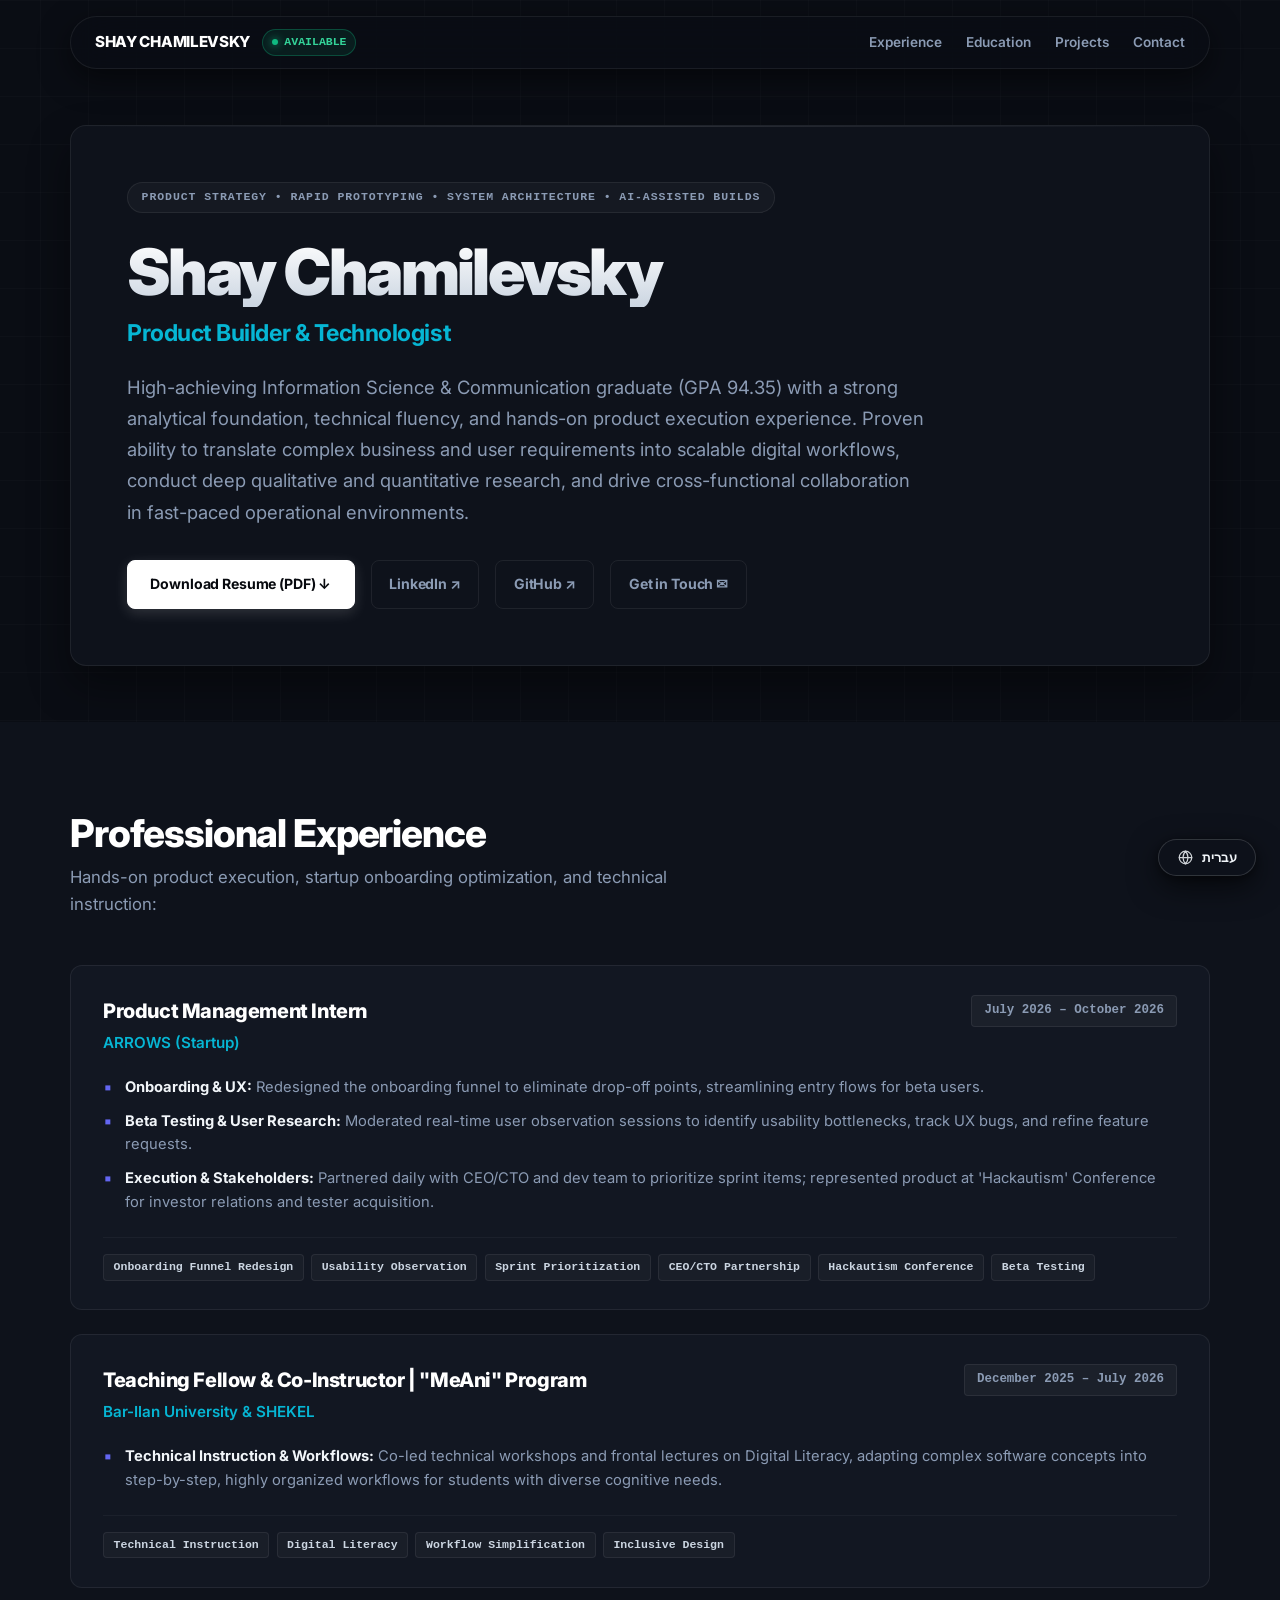
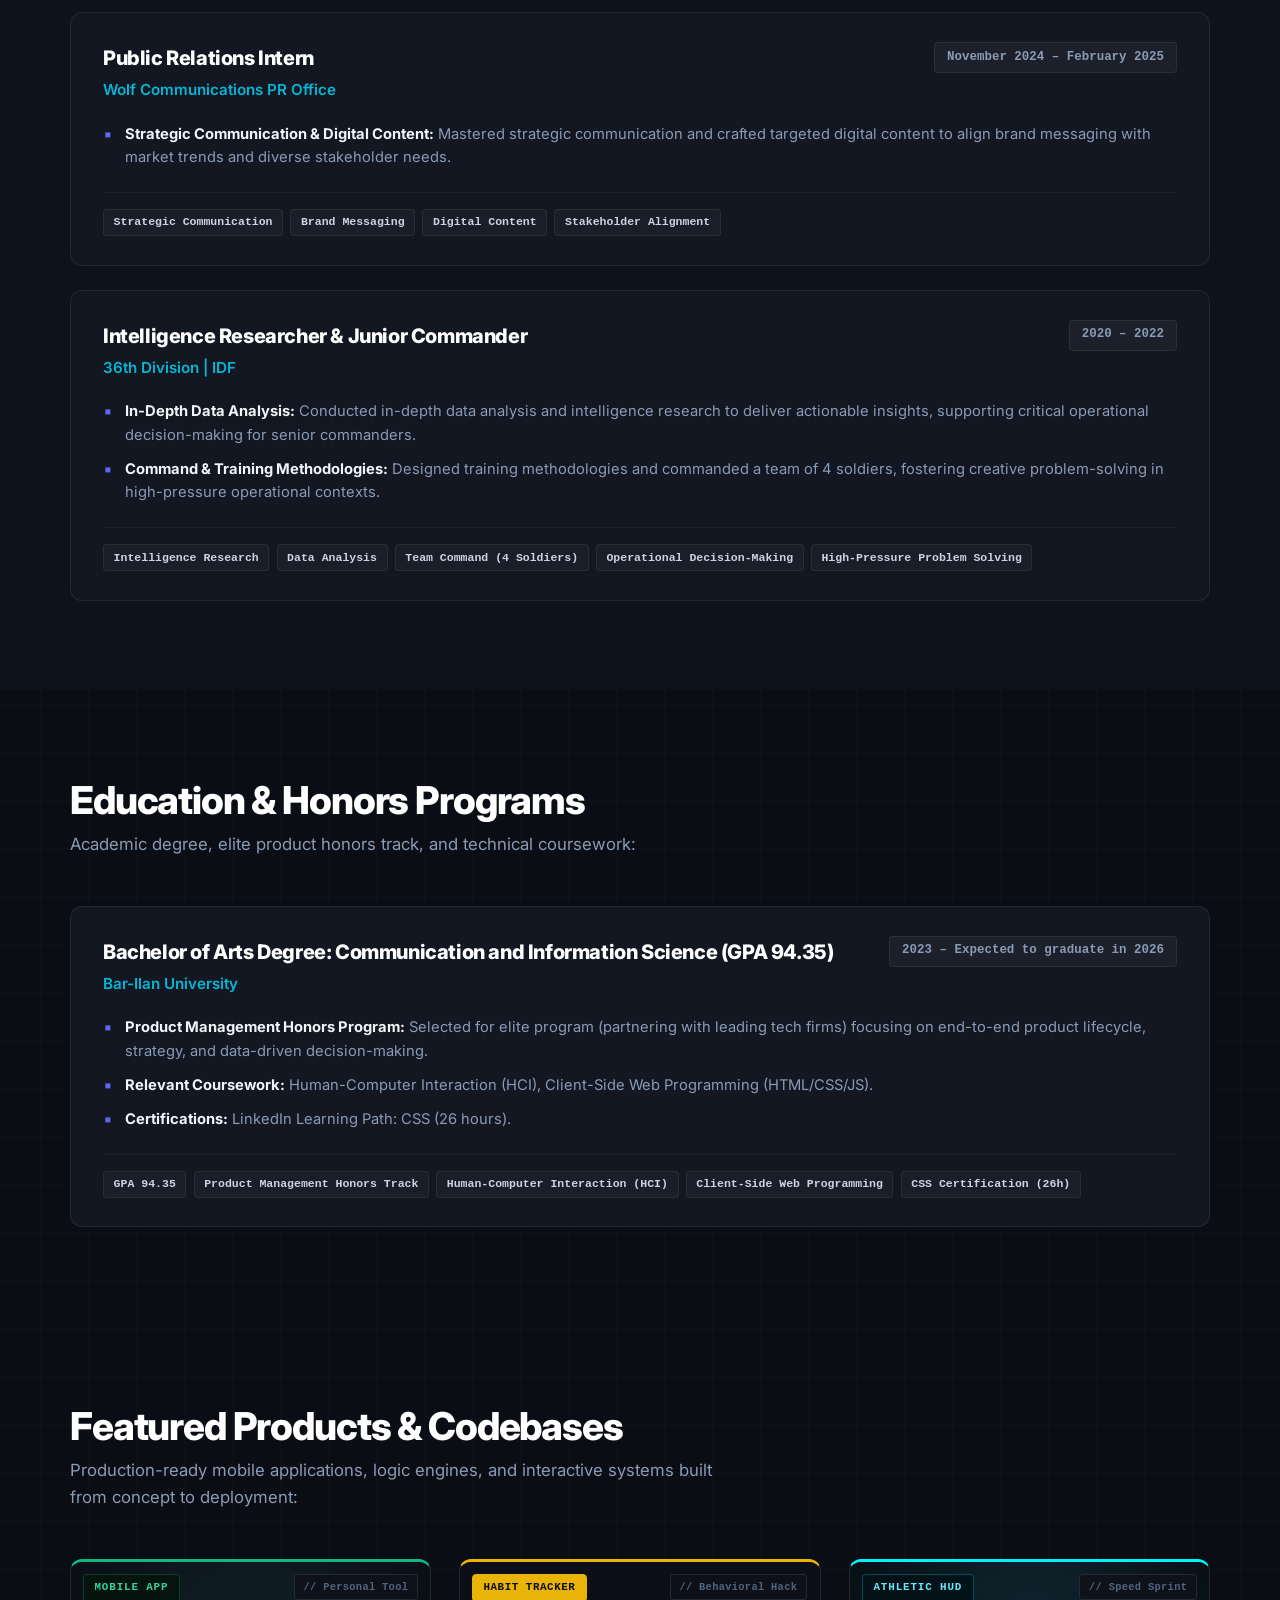
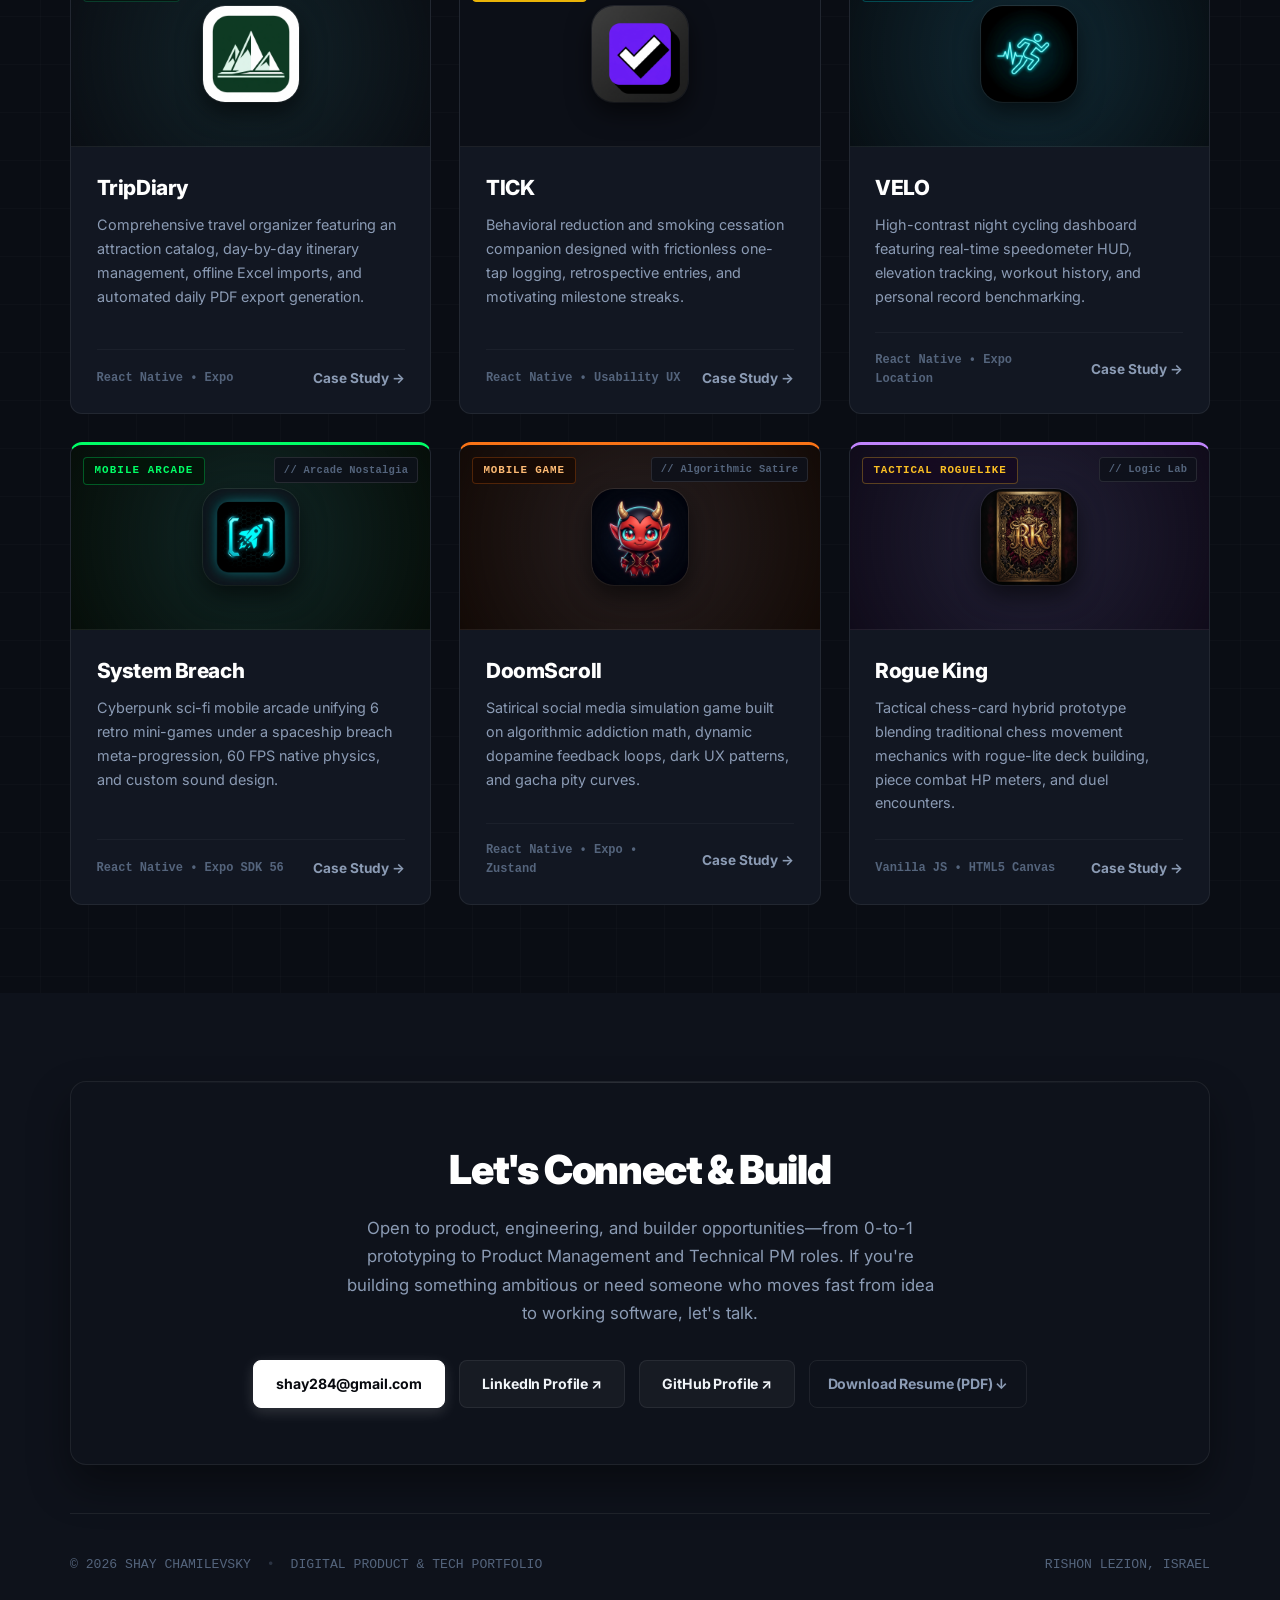
==== commit 872ab81a: "updated index contant and carousels on app pages" ====
--- a/index.html
+++ b/index.html
@@ -3,51 +3,45 @@
   <head>
     <meta charset="UTF-8" />
     <meta name="viewport" content="width=device-width, initial-scale=1.0" />
-    <title>Shay Chamilevsky — Product Manager</title>
+    <title>Shay Chamilevsky — Product Builder & Technologist</title>
     <!-- Fonts: Inter for English, Rubik for Hebrew -->
     <link rel="preconnect" href="https://fonts.googleapis.com" />
     <link rel="preconnect" href="https://fonts.gstatic.com" crossorigin />
     <link
-      href="https://fonts.googleapis.com/css2?family=Inter:wght@400;500;600;700;800;900&family=Rubik:wght@400;500;700;800&display=swap"
+      href="https://fonts.googleapis.com/css2?family=Inter:wght@400;500;600;700;800;900&family=Rubik:wght@400;500;700;800&family=JetBrains+Mono:wght@500;700&display=swap"
       rel="stylesheet"
     />
     <link rel="stylesheet" href="assets/css/style.css" />
   </head>
   <body>
-    <!-- Floating Frosted Glass Navbar -->
+    <!-- Top Sticky Navigation Bar -->
     <header class="navbar">
       <div class="nav-container">
         <div class="nav-brand">
           <a href="#hero" class="nav-logo" data-en="SHAY CHAMILEVSKY" data-he="שי חמילבסקי">SHAY CHAMILEVSKY</a>
           <span class="nav-status-pill">
             <span class="status-dot"></span>
-            <span data-en="AVAILABLE" data-he="זמין לתפקידים">AVAILABLE</span>
+            <span data-en="AVAILABLE" data-he="זמין לעבודה">AVAILABLE</span>
           </span>
         </div>
 
         <nav class="nav-links">
-          <a href="#about" data-en="About" data-he="תקציר">About</a>
           <a href="#experience" data-en="Experience" data-he="ניסיון">Experience</a>
           <a href="#education" data-en="Education" data-he="השכלה">Education</a>
           <a href="#projects" data-en="Projects" data-he="פרויקטים">Projects</a>
           <a href="#contact" data-en="Contact" data-he="צור קשר">Contact</a>
         </nav>
-
-        <button id="lang-toggle" class="lang-btn" aria-label="Toggle language between English and Hebrew">
-          <span aria-hidden="true">🌐</span>
-          <span id="lang-btn-text">עברית</span>
-        </button>
       </div>
     </header>
 
     <main>
-      <!-- Hero Section: Sharp Executive Resume Header -->
+      <!-- 1. Hero Section: Executive Pitch + Action Buttons + Proof-Points -->
       <section id="hero" class="section hero-section">
         <div class="container">
           <div class="hero-box">
             <div class="hero-eyebrow">
-              <span data-en="⚡ PRODUCT STRATEGY • ROADMAP PLANNING • PRD • UX/UI (FIGMA)" data-he="⚡ אסטרטגיית מוצר • מפות דרכים • כתיבת PRD • אפיון UX/UI">
-                ⚡ PRODUCT STRATEGY • ROADMAP PLANNING • PRD • UX/UI (FIGMA)
+              <span data-en="PRODUCT STRATEGY • RAPID PROTOTYPING • SYSTEM ARCHITECTURE • AI-ASSISTED BUILDS" data-he="אסטרטגיית מוצר • פרוטוטייפינג מהיר • ארכיטקטורת מערכות • פיתוח מבוסס AI">
+                PRODUCT STRATEGY • RAPID PROTOTYPING • SYSTEM ARCHITECTURE • AI-ASSISTED BUILDS
               </span>
             </div>
 
@@ -55,16 +49,16 @@
               Shay Chamilevsky
             </h1>
 
-            <div class="hero-role-title" data-en="Product Manager" data-he="מנהל מוצר (Product Manager)">
-              Product Manager
+            <div class="hero-role-title" data-en="Product Builder & Technologist" data-he="בונה מוצרים דיגיטליים וטכנולוגיה">
+              Product Builder & Technologist
             </div>
 
             <p
               class="hero-bio"
-              data-en="Product Management Honors Student at Bar-Ilan University with an engineering mindset and analytical foundation. Proven ability to translate complex systems into intuitive products, lead cross-functional execution, and ship user-centric solutions that drive business impact."
-              data-he="סטודנט בתוכנית המצטיינים בניהול מוצר באוניברסיטת בר-אילן, בעל תפיסה הנדסית וראייה אנליטית חדה. בעל ניסיון מוכח בתרגום מערכות מורכבות למוצרים אינטואיטיביים, הובלת ממשקי עבודה רב-תחומיים והשקת פתרונות ממוקדי-משתמש המייצרים ערך עסקי מובהק."
+              data-en="High-achieving Information Science & Communication graduate (GPA 94.35) with a strong analytical foundation, technical fluency, and hands-on product execution experience. Proven ability to translate complex business and user requirements into scalable digital workflows, conduct deep qualitative and quantitative research, and drive cross-functional collaboration in fast-paced operational environments."
+              data-he="בוגר מצטיין במדעי המידע ותקשורת (ממוצע 94.35) בעל בסיס אנליטי חזק, מיומנות טכנולוגית גבוהה וניסיון מעשי בהובלת מוצרים דיגיטליים מקצה לקצה. בעל יכולת מוכחת בתרגום דרישות עסקיות מורכבות לתהליכי עבודה סקיילביליים, ביצוע מחקרי עומק כמותיים ואיכותניים, והובלת ממשקי עבודה רב-תחומיים בסביבות פעילות מהירות ודינמיות."
             >
-              Product Management Honors Student at Bar-Ilan University with an engineering mindset and analytical foundation. Proven ability to translate complex systems into intuitive products, lead cross-functional execution, and ship user-centric solutions that drive business impact.
+              High-achieving Information Science & Communication graduate (GPA 94.35) with a strong analytical foundation, technical fluency, and hands-on product execution experience. Proven ability to translate complex business and user requirements into scalable digital workflows, conduct deep qualitative and quantitative research, and drive cross-functional collaboration in fast-paced operational environments.
             </p>
 
             <div class="hero-actions-row">
@@ -74,11 +68,11 @@
                 download="Shay Chamilevsky CV.pdf"
                 target="_blank"
                 rel="noopener noreferrer"
-                data-en="📄 Download Resume (PDF)"
-                data-he="📄 הורדת קורות חיים (PDF)"
+                data-en="Download Resume (PDF) ↓"
+                data-he="הורדת קורות חיים (PDF) ↓"
                 aria-label="Download Shay Chamilevsky Resume PDF"
               >
-                📄 Download Resume (PDF)
+                Download Resume (PDF) ↓
               </a>
               <a
                 href="https://www.linkedin.com/in/shaychamilevsky/"
@@ -102,42 +96,21 @@
               >
                 GitHub ↗
               </a>
+              <a
+                href="mailto:shay284@gmail.com"
+                class="btn-sharp btn-sharp-outline"
+                data-en="Get in Touch ✉"
+                data-he="צור קשר ✉"
+                aria-label="Send Email to Shay Chamilevsky"
+              >
+                Get in Touch ✉
+              </a>
             </div>
-
-
           </div>
         </div>
       </section>
 
-      <!-- About Section: Strategic Narrative Depth -->
-      <section id="about" class="section">
-        <div class="container">
-          <div class="section-header-wrap">
-            <h2 class="section-title" data-en="Executive Summary & Product Philosophy" data-he="תמצית מנהלים ותפיסת מוצר">
-              Executive Summary & Product Philosophy
-            </h2>
-            <p
-              class="section-subtitle"
-              data-en="Connecting human needs with analytical discovery, rigorous user research, and high-velocity technical execution:"
-              data-he="חיבור בין צורכי משתמש, מחקר אנליטי מעמיק וביצוע טכנולוגי זריז ואיכותי:"
-            >
-              Connecting human needs with analytical discovery, rigorous user research, and high-velocity technical execution:
-            </p>
-          </div>
-
-          <div class="exp-card">
-            <p
-              class="lead-text"
-              data-en="As a product manager, I operate at the intersection of strategic discovery, user empathy, and technical feasibility. My approach is grounded in direct qualitative observation—moderating live user research sessions and dissecting behavioral analytics to uncover core friction before writing a single requirement. At the same time, having a practical foundation in full-stack engineering and algorithmic logic enables me to communicate seamlessly with development teams, author razor-sharp PRDs, and accelerate delivery through modern AI-assisted prototyping pipelines. Whether optimizing onboarding funnels in fast-moving startups, instructing students in technical frameworks, or commanding intelligence teams under operational pressure, I focus on delivering scalable, high-leverage products that turn ambiguous problems into measurable business impact."
-              data-he="כאיש מוצר, אני פועל בנקודת החיבור המדויקת שבין גילוי מוצרי (Discovery), אמפתיה עמוקה לצורכי המשתמש, והיתכנות טכנולוגית מורכבת. גישת העבודה שלי מושתתת על מחקר איכותני ישיר—הנחיית סבבי תצפית חיים וניתוח מעמיק של דפוסי התנהגות משתמשים כדי לזהות נקודות חיכוך מהותיות עוד לפני כתיבת שורת אפיון אחת. במקביל, הרקע הטכנולוגי וההבנה בלוגיקה הנדסית מאפשרים לי לנהל דיאלוג מקצועי ומדויק מול צוותי הפיתוח, לכתוב מפרטי PRD חדים וסדורים, ולהאיץ תהליכי 0-ל-1 באמצעות כלי AI ופרוטוטייפינג מתקדמים. בין אם מדובר בייעול משפכי Onboarding בסטארטאפים בצמיחה מהירה, הדרכת סטודנטים בסביבות תוכנה מורכבות, או פיקוד על צוות מחקר מודיעיני תחת לחץ מבצעי, היעד שלי תמיד ברור: להפוך בעיות מעורפלות למוצרים אלגנטיים, סקיילביליים ובעלי אימפקט עסקי מדיד."
-            >
-              As a product manager, I operate at the intersection of strategic discovery, user empathy, and technical feasibility. My approach is grounded in direct qualitative observation—moderating live user research sessions and dissecting behavioral analytics to uncover core friction before writing a single requirement. At the same time, having a practical foundation in full-stack engineering and algorithmic logic enables me to communicate seamlessly with development teams, author razor-sharp PRDs, and accelerate delivery through modern AI-assisted prototyping pipelines. Whether optimizing onboarding funnels in fast-moving startups, instructing students in technical frameworks, or commanding intelligence teams under operational pressure, I focus on delivering scalable, high-leverage products that turn ambiguous problems into measurable business impact.
-            </p>
-          </div>
-        </div>
-      </section>
-
-      <!-- Work Experience: Chronology from CV -->
+      <!-- 2. Work Experience Section -->
       <section id="experience" class="section bg-alt">
         <div class="container">
           <div class="section-header-wrap">
@@ -146,10 +119,10 @@
             </h2>
             <p
               class="section-subtitle"
-              data-en="Impact-driven product execution, user observation labs, and stakeholder management:"
-              data-he="הובלת מוצר מבוססת אימפקט, מחקרי משתמשים וניהול ממשקים מול הנהלה ופיתוח:"
+              data-en="Hands-on product execution, startup onboarding optimization, and technical instruction:"
+              data-he="הובלת תהליכי מוצר, אופטימיזציית משפכי הצטרפות בסטארטאפים והדרכה טכנולוגית:"
             >
-              Impact-driven product execution, user observation labs, and stakeholder management:
+              Hands-on product execution, startup onboarding optimization, and technical instruction:
             </p>
           </div>
 
@@ -158,42 +131,42 @@
             <article class="exp-card">
               <div class="exp-header">
                 <div class="exp-role-group">
-                  <h3 data-en="Product Management Intern" data-he="התמחות בניהול מוצר (Product Management Intern)">
+                  <h3 data-en="Product Management Intern" data-he="מתמחה בניהול מוצר (Product Management Intern)">
                     Product Management Intern
                   </h3>
                   <span class="exp-org" data-en="ARROWS (Startup)" data-he="ARROWS (סטארטאפ)">ARROWS (Startup)</span>
                 </div>
-                <span class="exp-date-badge" data-en="July 2026 – Current" data-he="יולי 2026 – נוכחי">July 2026 – Current</span>
+                <span class="exp-date-badge" data-en="July 2026 – October 2026" data-he="יולי 2026 – אוקטובר 2026">July 2026 – October 2026</span>
               </div>
 
               <ul class="exp-bullets">
                 <li
                   data-en="<strong>Onboarding & UX:</strong> Redesigned the onboarding funnel to eliminate drop-off points, streamlining entry flows for beta users."
-                  data-he="<strong>אפיון משפך Onboarding ו-UX:</strong> תכנון מחדש של תהליך ה-Onboarding לצמצום נקודות נטישה והפחתת חיכוך עבור משתמשי בטא."
+                  data-he="<strong>אפיון ומשפך Onboarding:</strong> עיצוב מחדש של משפך ההצטרפות למניעת נקודות נטישה וייעול חוויית הכניסה של משתמשי הבטא."
                 >
                   <strong>Onboarding & UX:</strong> Redesigned the onboarding funnel to eliminate drop-off points, streamlining entry flows for beta users.
                 </li>
                 <li
                   data-en="<strong>Beta Testing & User Research:</strong> Moderated real-time user observation sessions to identify usability bottlenecks, track UX bugs, and refine feature requests."
-                  data-he="<strong>בדיקות בטא ומחקר משתמשים:</strong> הנחיית סבבי תצפית משתמשים בזמן אמת לאיתור צווארי בקבוק בשמישות, ניטור באגי UX ודיוק דרישות פיצ'רים."
+                  data-he="<strong>בדיקות בטא ומחקר משתמשים:</strong> הנחיית סשנים של תצפיות משתמשים בזמן אמת לאיתור צווארי בקבוק בחוויית המשתמש, מעקב אחר באגי UX ודיוק דרישות לפיתוח."
                 >
                   <strong>Beta Testing & User Research:</strong> Moderated real-time user observation sessions to identify usability bottlenecks, track UX bugs, and refine feature requests.
                 </li>
                 <li
                   data-en="<strong>Execution & Stakeholders:</strong> Partnered daily with CEO/CTO and dev team to prioritize sprint items; represented product at 'Hackautism' Conference for investor relations and tester acquisition."
-                  data-he="<strong>ניהול ספרינטים וממשקי עבודה:</strong> עבודה יומיומית צמודה מול CEO/CTO וצוות הפיתוח לתעדוף ספרינטים; ייצוג המוצר בכנס 'Hackautism' לגיוס משתמשי בדיקה וקשרי משקיעים."
+                  data-he="<strong>הובלת ספרינטים וממשקי עבודה:</strong> עבודה יומיומית צמודה מול המנכ״ל, ה-CTO וצוות הפיתוח לתיעדוף משימות ספרינט; ייצוג המוצר בכנס 'Hackautism' לקשרי משקיעים וגיוס טסטרים."
                 >
                   <strong>Execution & Stakeholders:</strong> Partnered daily with CEO/CTO and dev team to prioritize sprint items; represented product at 'Hackautism' Conference for investor relations and tester acquisition.
                 </li>
               </ul>
 
               <div class="exp-tags">
-                <span class="chip" data-en="Onboarding Funnel Redesign" data-he="אפיון משפך Onboarding">Onboarding Funnel Redesign</span>
-                <span class="chip" data-en="Usability Observation" data-he="תצפיות שמישות">Usability Observation</span>
-                <span class="chip" data-en="Sprint Prioritization" data-he="תעדוף ספרינטים">Sprint Prioritization</span>
-                <span class="chip" data-en="CEO/CTO Partnership" data-he="עבודה צמודה מול CEO/CTO">CEO/CTO Partnership</span>
+                <span class="chip" data-en="Onboarding Funnel Redesign" data-he="עיצוב משפך Onboarding">Onboarding Funnel Redesign</span>
+                <span class="chip" data-en="Usability Observation" data-he="תצפיות משתמשים">Usability Observation</span>
+                <span class="chip" data-en="Sprint Prioritization" data-he="תיעדוף ספרינטים">Sprint Prioritization</span>
+                <span class="chip" data-en="CEO/CTO Partnership" data-he="עבודה צמודה מול הנהלה">CEO/CTO Partnership</span>
                 <span class="chip" data-en="Hackautism Conference" data-he="כנס Hackautism">Hackautism Conference</span>
-                <span class="chip" data-en="Beta Feedback Loops" data-he="סבבי משוב בטא">Beta Feedback Loops</span>
+                <span class="chip" data-en="Beta Testing" data-he="בדיקות בטא">Beta Testing</span>
               </div>
             </article>
 
@@ -201,7 +174,7 @@
             <article class="exp-card">
               <div class="exp-header">
                 <div class="exp-role-group">
-                  <h3 data-en='Teaching Fellow & Co-Instructor | "MeAni" Program' data-he='עמית הוראה ומדריך שותף | תוכנית "מעני"'>
+                  <h3 data-en='Teaching Fellow & Co-Instructor | "MeAni" Program' data-he='עמית הוראה ומדריך שותף | תוכנית "מיאני"'>
                     Teaching Fellow & Co-Instructor | "MeAni" Program
                   </h3>
                   <span class="exp-org" data-en="Bar-Ilan University & SHEKEL" data-he="אוניברסיטת בר-אילן ועמותת שק&quot;ל">
@@ -213,30 +186,31 @@
 
               <ul class="exp-bullets">
                 <li
-                  data-en="<strong>Digital Literacy & Technical Instruction:</strong> Co-led technical workshops and frontal lectures on Digital Literacy, adapting complex software concepts into step-by-step, highly organized workflows for students with diverse cognitive needs."
-                  data-he="<strong>אוריינות דיגיטלית והדרכה טכנולוגית:</strong> הובלה משותפת של סדנאות והרצאות פרונטליות בנושאי אוריינות דיגיטלית, תוך הנגשת מושגי תוכנה מורכבים לתהליכי עבודה מובנים צעד-אחר-צעד עבור סטודנטים בעלי צרכים קוגניטיביים מגוונים."
-                >
-                  <strong>Digital Literacy & Technical Instruction:</strong> Co-led technical workshops and frontal lectures on Digital Literacy, adapting complex software concepts into step-by-step, highly organized workflows for students with diverse cognitive needs.
+                  data-en="<strong>Technical Instruction & Workflows:</strong> Co-led technical workshops and frontal lectures on Digital Literacy, adapting complex software concepts into step-by-step, highly organized workflows for students with diverse cognitive needs."
+                  data-he="<strong>הדרכה טכנולוגית והנגשת תוכנה:</strong> הובלה משותפת של סדנאות והרצאות פרונטליות בנושאי אוריינות דיגיטלית, תוך פירוק מושגי תוכנה מורכבים לתהליכי עבודה מובנים וברורים עבור סטודנטים עם צרכים קוגניטיביים מגוונים."
+                >
+                  <strong>Technical Instruction & Workflows:</strong> Co-led technical workshops and frontal lectures on Digital Literacy, adapting complex software concepts into step-by-step, highly organized workflows for students with diverse cognitive needs.
                 </li>
               </ul>
 
               <div class="exp-tags">
+                <span class="chip" data-en="Technical Instruction" data-he="הדרכה טכנולוגית">Technical Instruction</span>
                 <span class="chip" data-en="Digital Literacy" data-he="אוריינות דיגיטלית">Digital Literacy</span>
-                <span class="chip" data-en="Technical Instruction" data-he="הדרכה טכנולוגית">Technical Instruction</span>
-                <span class="chip" data-en="Accessible Workflows" data-he="תהליכי עבודה נגישים">Accessible Workflows</span>
-                <span class="chip" data-en="Diverse Cognitive Needs" data-he="התאמה לצרכים קוגניטיביים">Diverse Cognitive Needs</span>
-                <span class="chip" data-en="Frontal Workshops" data-he="סדנאות פרונטליות">Frontal Workshops</span>
+                <span class="chip" data-en="Workflow Simplification" data-he="פישוט תהליכי עבודה">Workflow Simplification</span>
+                <span class="chip" data-en="Inclusive Design" data-he="נגישות קוגניטיבית">Inclusive Design</span>
               </div>
             </article>
 
-            <!-- 3. Wolf Communications -->
+            <!-- 3. Wolf Communications PR Office -->
             <article class="exp-card">
               <div class="exp-header">
                 <div class="exp-role-group">
-                  <h3 data-en="Public Relations Intern" data-he="התמחות ביחסי ציבור ותקשורת (PR Intern)">
+                  <h3 data-en="Public Relations Intern" data-he="מתמחה יחסי ציבור ותקשורת (PR Intern)">
                     Public Relations Intern
                   </h3>
-                  <span class="exp-org" data-en="Wolf Communications PR Office" data-he="משרד יחסי ציבור וולף תקשורת">Wolf Communications PR Office</span>
+                  <span class="exp-org" data-en="Wolf Communications PR Office" data-he="משרד וולף תקשורת">
+                    Wolf Communications PR Office
+                  </span>
                 </div>
                 <span class="exp-date-badge" data-en="November 2024 – February 2025" data-he="נובמבר 2024 – פברואר 2025">November 2024 – February 2025</span>
               </div>
@@ -244,7 +218,7 @@
               <ul class="exp-bullets">
                 <li
                   data-en="<strong>Strategic Communication & Digital Content:</strong> Mastered strategic communication and crafted targeted digital content to align brand messaging with market trends and diverse stakeholder needs."
-                  data-he="<strong>תקשורת אסטרטגית ותוכן דיגיטלי:</strong> ניהול תקשורת אסטרטגית ויצירת תוכן דיגיטלי ממוקד להתאמת מסרי מותג למגמות שוק ולצרכי מחזיקי עניין שונים."
+                  data-he="<strong>תקשורת אסטרטגית ותוכן דיגיטלי:</strong> גיבוש מסרים אסטרטגיים ויצירת תוכן דיגיטלי ממוקד להתאמת נרטיב המותג למגמות שוק ולדרישות מחזיקי עניין מגוונים."
                 >
                   <strong>Strategic Communication & Digital Content:</strong> Mastered strategic communication and crafted targeted digital content to align brand messaging with market trends and diverse stakeholder needs.
                 </li>
@@ -252,10 +226,9 @@
 
               <div class="exp-tags">
                 <span class="chip" data-en="Strategic Communication" data-he="תקשורת אסטרטגית">Strategic Communication</span>
-                <span class="chip" data-en="Brand Messaging" data-he="מסרי מותג">Brand Messaging</span>
-                <span class="chip" data-en="Market Trends" data-he="מגמות שוק">Market Trends</span>
+                <span class="chip" data-en="Brand Messaging" data-he="נרטיב מותג">Brand Messaging</span>
                 <span class="chip" data-en="Digital Content" data-he="תוכן דיגיטלי">Digital Content</span>
-                <span class="chip" data-en="Stakeholder Alignment" data-he="סנכרון מחזיקי עניין">Stakeholder Alignment</span>
+                <span class="chip" data-en="Stakeholder Alignment" data-he="תיאום מחזיקי עניין">Stakeholder Alignment</span>
               </div>
             </article>
 
@@ -276,13 +249,13 @@
               <ul class="exp-bullets">
                 <li
                   data-en="<strong>In-Depth Data Analysis:</strong> Conducted in-depth data analysis and intelligence research to deliver actionable insights, supporting critical operational decision-making for senior commanders."
-                  data-he="<strong>ניתוח נתונים ומחקר מודיעיני:</strong> ביצוע מחקר מעמיק וניתוח דאטה לצורך הפקת תובנות אופרטיביות, שתמכו בקבלת החלטות קריטיות בדרגי פיקוד בכירים."
+                  data-he="<strong>ניתוח נתונים ומחקר מודיעיני:</strong> ביצוע מחקרי עומק וניתוח דאטה מורכב להפקת תובנות אופרטיביות קריטיות לקבלת החלטות בדרגי פיקוד בכירים."
                 >
                   <strong>In-Depth Data Analysis:</strong> Conducted in-depth data analysis and intelligence research to deliver actionable insights, supporting critical operational decision-making for senior commanders.
                 </li>
                 <li
                   data-en="<strong>Command & Training Methodologies:</strong> Designed training methodologies and commanded a team of 4 soldiers, fostering creative problem-solving in high-pressure operational contexts."
-                  data-he="<strong>פיקוד והכשרת צוות:</strong> פיתוח מתודולוגיות הדרכה ופיקוד ישיר על צוות של 4 חיילים, תוך טיפוח חשיבה יצירתית ופתרון בעיות תחת לחץ מבצעי."
+                  data-he="<strong>פיקוד צוות ופיתוח הדרכה:</strong> פיתוח מתודולוגיות הדרכה ופיקוד ישיר על צוות של 4 חיילים, תוך טיפוח חשיבה יצירתית ופתרון בעיות תחת לחץ מבצעי."
                 >
                   <strong>Command & Training Methodologies:</strong> Designed training methodologies and commanded a team of 4 soldiers, fostering creative problem-solving in high-pressure operational contexts.
                 </li>
@@ -291,8 +264,8 @@
               <div class="exp-tags">
                 <span class="chip" data-en="Intelligence Research" data-he="מחקר מודיעיני">Intelligence Research</span>
                 <span class="chip" data-en="Data Analysis" data-he="ניתוח נתונים">Data Analysis</span>
-                <span class="chip" data-en="Team Command (4 Soldiers)" data-he="פיקוד על צוות (4 חיילים)">Team Command (4 Soldiers)</span>
-                <span class="chip" data-en="Operational Decision-Making" data-he="קבלת החלטות מבצעית">Operational Decision-Making</span>
+                <span class="chip" data-en="Team Command (4 Soldiers)" data-he="פיקוד צוות (4 חיילים)">Team Command (4 Soldiers)</span>
+                <span class="chip" data-en="Operational Decision-Making" data-he="קבלת החלטות מבצעיות">Operational Decision-Making</span>
                 <span class="chip" data-en="High-Pressure Problem Solving" data-he="פתרון בעיות תחת לחץ">High-Pressure Problem Solving</span>
               </div>
             </article>
@@ -300,7 +273,7 @@
         </div>
       </section>
 
-      <!-- Education Section: From CV -->
+      <!-- 3. Education & Honors Programs Section -->
       <section id="education" class="section">
         <div class="container">
           <div class="section-header-wrap">
@@ -309,46 +282,50 @@
             </h2>
             <p
               class="section-subtitle"
-              data-en="Formal academic qualifications, selective leadership tracks, and technical coursework:"
-              data-he="תואר אקדמי, תוכנית מצטיינים יוקרתית וקורסים מקצועיים:"
+              data-en="Academic degree, elite product honors track, and technical coursework:"
+              data-he="תואר אקדמי, תוכנית מצטיינים יוקרתית בניהול מוצר וקורסים טכנולוגיים:"
             >
-              Formal academic qualifications, selective leadership tracks, and technical coursework:
+              Academic degree, elite product honors track, and technical coursework:
             </p>
           </div>
 
           <div class="experience-list">
-            <!-- Degree Card -->
             <article class="exp-card">
               <div class="exp-header">
                 <div class="exp-role-group">
-                  <h3 data-en="Bachelor of Arts: Communication and Information Science (GPA 94.35)" data-he="תואר ראשון: תקשורת ומדעי המידע (ממוצע 94.35)">
-                    Bachelor of Arts: Communication and Information Science (GPA 94.35)
+                  <h3
+                    data-en="Bachelor of Arts Degree: Communication and Information Science (GPA 94.35)"
+                    data-he="תואר ראשון (B.A.): מדעי המידע ותקשורת (ממוצע 94.35)"
+                  >
+                    Bachelor of Arts Degree: Communication and Information Science (GPA 94.35)
                   </h3>
                   <span class="exp-org" data-en="Bar-Ilan University" data-he="אוניברסיטת בר-אילן">
                     Bar-Ilan University
                   </span>
                 </div>
-                <span class="exp-date-badge" data-en="2023 – Expected 2026" data-he="2023 – סיום צפוי 2026">2023 – Expected 2026</span>
+                <span class="exp-date-badge" data-en="2023 – Expected to graduate in 2026" data-he="2023 – צפי סיום 2026">
+                  2023 – Expected to graduate in 2026
+                </span>
               </div>
 
               <ul class="exp-bullets">
                 <li
                   data-en="<strong>Product Management Honors Program:</strong> Selected for elite program (partnering with leading tech firms) focusing on end-to-end product lifecycle, strategy, and data-driven decision-making."
-                  data-he="<strong>תוכנית מצטיינים בניהול מוצר:</strong> קבלה לתוכנית עילית (בשיתוף חברות הייטק מובילות) המתמקדת בכל מחזור חיי המוצר מקצה לקצה, אסטרטגיה וקבלת החלטות מבוססת נתונים."
+                  data-he="<strong>תוכנית מצטיינים בניהול מוצר:</strong> נבחר לתוכנית עילית בשיתוף חברות הייטק מובילות, המתמקדת בכל מחזור חיי המוצר, אסטרטגיה וקבלת החלטות מבוססת נתונים."
                 >
                   <strong>Product Management Honors Program:</strong> Selected for elite program (partnering with leading tech firms) focusing on end-to-end product lifecycle, strategy, and data-driven decision-making.
                 </li>
                 <li
                   data-en="<strong>Relevant Coursework:</strong> Human-Computer Interaction (HCI), Client-Side Web Programming (HTML/CSS/JS)."
-                  data-he="<strong>קורסים רלוונטיים:</strong> אינטראקציית אדם-מחשב (HCI), תכנות צד-לקוח בסביבת רשת (HTML/CSS/JS)."
+                  data-he="<strong>קורסים רלוונטיים:</strong> אינטראקציית אדם-מחשב (HCI), פיתוח ובניית אתרים צד-לקוח (HTML/CSS/JS)."
                 >
                   <strong>Relevant Coursework:</strong> Human-Computer Interaction (HCI), Client-Side Web Programming (HTML/CSS/JS).
                 </li>
                 <li
-                  data-en="<strong>Professional Certifications:</strong> LinkedIn Learning Path: CSS (26 hours completed)."
-                  data-he="<strong>הסמכות מקצועיות:</strong> מסלול למידה מקצועי של LinkedIn Learning: התמחות CSS (26 שעות לימוד מלאות)."
-                >
-                  <strong>Professional Certifications:</strong> LinkedIn Learning Path: CSS (26 hours completed).
+                  data-en="<strong>Certifications:</strong> LinkedIn Learning Path: CSS (26 hours)."
+                  data-he="<strong>הסמכות מקצועיות:</strong> מסלול למידה מקצועי של LinkedIn Learning: התמחות CSS (26 שעות לימוד)."
+                >
+                  <strong>Certifications:</strong> LinkedIn Learning Path: CSS (26 hours).
                 </li>
               </ul>
 
@@ -356,16 +333,16 @@
                 <span class="chip" data-en="GPA 94.35" data-he="ממוצע 94.35">GPA 94.35</span>
                 <span class="chip" data-en="Product Management Honors Track" data-he="תוכנית מצטיינים בניהול מוצר">Product Management Honors Track</span>
                 <span class="chip" data-en="Human-Computer Interaction (HCI)" data-he="אינטראקציית אדם-מחשב (HCI)">Human-Computer Interaction (HCI)</span>
-                <span class="chip" data-en="Client-Side Web Programming" data-he="תכנות צד-לקוח">Client-Side Web Programming</span>
-                <span class="chip" data-en="CSS Certified (26 hrs)" data-he="הסמכת CSS (26 שעות)">CSS Certified (26 hrs)</span>
+                <span class="chip" data-en="Client-Side Web Programming" data-he="פיתוח צד-לקוח (HTML/CSS/JS)">Client-Side Web Programming</span>
+                <span class="chip" data-en="CSS Certification (26h)" data-he="הסמכת CSS (26 שעות)">CSS Certification (26h)</span>
               </div>
             </article>
           </div>
         </div>
       </section>
 
-      <!-- Featured Projects: Case Studies with Real App Logos -->
-      <section id="projects" class="section">
+      <!-- 5. Featured Products & Codebases (The 6 Projects Grid) -->
+<section id="projects" class="section">
         <div class="container">
           <div class="section-header-wrap">
             <h2 class="section-title" data-en="Featured Products & Codebases" data-he="מוצרים ופרויקטים נבחרים">
@@ -373,16 +350,16 @@
             </h2>
             <p
               class="section-subtitle"
-              data-en="Production-ready mobile applications, logic engines, and interactive games built with AI acceleration:"
-              data-he="אפליקציות מובייל מלאות, מנועי לוגיקה ומשחקים אינטראקטיביים שפותחו בשילוב כלי AI:"
+              data-en="Production-ready mobile applications, logic engines, and interactive systems built from concept to deployment:"
+              data-he="אפליקציות מובייל מלאות, מנועי לוגיקה ומערכות אינטראקטיביות שפותחו מקונספט ועד פריסה מלאה:"
             >
-              Production-ready mobile applications, logic engines, and interactive games built with AI acceleration:
+              Production-ready mobile applications, logic engines, and interactive systems built from concept to deployment:
             </p>
           </div>
 
           <div class="projects-grid">
             <!-- 1. TripDiary -->
-            <a href="projects/tripdiary.html" class="project-sharp-card">
+            <a href="projects/tripdiary.html" class="project-sharp-card project-card--tripdiary">
               <div class="project-preview-wrap">
                 <img
                   src="assets/images/tripdiary/icon.png"
@@ -391,6 +368,7 @@
                   onerror="this.src='https://placehold.co/120x120/0d1017/10b981?text=TripDiary'"
                 />
                 <span class="project-category-badge" data-en="Mobile App" data-he="אפליקציית מובייל">Mobile App</span>
+                <span class="personality-sticker" data-en="// Personal Tool" data-he="// כלי אישי לטיולים">// Personal Tool</span>
               </div>
               <div class="project-body">
                 <h3 class="project-title" data-en="TripDiary" data-he="TripDiary">TripDiary</h3>
@@ -409,7 +387,7 @@
             </a>
 
             <!-- 2. TICK -->
-            <a href="projects/tick.html" class="project-sharp-card">
+            <a href="projects/tick.html" class="project-sharp-card project-card--tick">
               <div class="project-preview-wrap">
                 <img
                   src="assets/images/tick/icon.png"
@@ -418,6 +396,7 @@
                   onerror="this.src='https://placehold.co/120x120/0d1017/a855f7?text=TICK'"
                 />
                 <span class="project-category-badge" data-en="Habit Tracker" data-he="מעקב הרגלים">Habit Tracker</span>
+                <span class="personality-sticker" data-en="// Behavioral Hack" data-he="// האק התנהגותי">// Behavioral Hack</span>
               </div>
               <div class="project-body">
                 <h3 class="project-title" data-en="TICK" data-he="TICK">TICK</h3>
@@ -436,42 +415,44 @@
             </a>
 
             <!-- 3. VELO -->
-            <a href="projects/velo.html" class="project-sharp-card">
+            <a href="projects/velo.html" class="project-sharp-card project-card--velo">
               <div class="project-preview-wrap">
                 <img
                   src="assets/images/velo/icon.png"
                   alt="VELO App Icon"
                   class="project-app-logo"
-                  onerror="this.src='https://placehold.co/120x120/0d1017/ef4444?text=VELO'"
+                  onerror="this.src='https://placehold.co/120x120/0d1017/00f2fe?text=VELO'"
                 />
-                <span class="project-category-badge" data-en="Sport & Logic" data-he="ספורט ולוגיקה">Sport & Logic</span>
+                <span class="project-category-badge" data-en="Athletic HUD" data-he="ממשק ספורט HUD">Athletic HUD</span>
+                <span class="personality-sticker" data-en="// Speed Sprint" data-he="// ספרינט מהירות">// Speed Sprint</span>
               </div>
               <div class="project-body">
                 <h3 class="project-title" data-en="VELO" data-he="VELO">VELO</h3>
                 <p
                   class="project-desc"
-                  data-en="Live GPS-powered running tracker featuring real-time pace metrics, automated personal record (PR) detection, celebration UI states, and branded social share cards."
-                  data-he="אפליקציית ריצה חכמה הכוללת מדידת קצב ומרחק בזמן אמת, זיהוי אוטומטי של שיאים אישיים (PR), מסכי סלבריישן מונפשים וכרטיסי שיתוף ממותגים."
-                >
-                  Live GPS-powered running tracker featuring real-time pace metrics, automated personal record (PR) detection, celebration UI states, and branded social share cards.
+                  data-en="High-contrast night cycling dashboard featuring real-time speedometer HUD, elevation tracking, workout history, and personal record benchmarking."
+                  data-he="לוח מחוונים ספורטיבי לרכיבות לילה עם מד מהירות דיגיטלי, טלמטריית גובה, היסטוריית אימונים ומעקב שיאים אישיים בתנאי ראות קשים."
+                >
+                  High-contrast night cycling dashboard featuring real-time speedometer HUD, elevation tracking, workout history, and personal record benchmarking.
                 </p>
                 <div class="project-footer">
-                  <span class="project-tech" data-en="TypeScript • AsyncStorage" data-he="TypeScript • AsyncStorage">TypeScript • AsyncStorage</span>
+                  <span class="project-tech" data-en="React Native • Expo Location" data-he="React Native • Expo Location">React Native • Expo Location</span>
                   <span class="project-action-link" data-en="Case Study &rarr;" data-he="לעמוד הפרויקט &larr;">Case Study &rarr;</span>
                 </div>
               </div>
             </a>
 
             <!-- 4. System Breach -->
-            <a href="projects/system-breach.html" class="project-sharp-card">
+            <a href="projects/system-breach.html" class="project-sharp-card project-card--system-breach">
               <div class="project-preview-wrap">
                 <img
                   src="assets/images/system-breach/icon.png"
                   alt="System Breach App Icon"
                   class="project-app-logo"
-                  onerror="this.src='https://placehold.co/120x120/0d1017/facc15?text=System+Breach'"
+                  onerror="this.src='https://placehold.co/120x120/0d1017/00ff66?text=System+Breach'"
                 />
                 <span class="project-category-badge" data-en="Mobile Arcade" data-he="ארקייד מובייל">Mobile Arcade</span>
+                <span class="personality-sticker" data-en="// Arcade Nostalgia" data-he="// נוסטלגיית ארקייד">// Arcade Nostalgia</span>
               </div>
               <div class="project-body">
                 <h3 class="project-title" data-en="System Breach" data-he="System Breach">System Breach</h3>
@@ -490,7 +471,7 @@
             </a>
 
             <!-- 5. DoomScroll -->
-            <a href="projects/doomscroll.html" class="project-sharp-card">
+            <a href="projects/doomscroll.html" class="project-sharp-card project-card--doomscroll">
               <div class="project-preview-wrap">
                 <img
                   src="assets/images/doomscroll/icon.png"
@@ -499,6 +480,7 @@
                   onerror="this.src='https://placehold.co/120x120/0d1017/fb923c?text=DoomScroll'"
                 />
                 <span class="project-category-badge" data-en="Mobile Game" data-he="משחק מובייל">Mobile Game</span>
+                <span class="personality-sticker" data-en="// Algorithmic Satire" data-he="// סאטירה אלגוריתמית">// Algorithmic Satire</span>
               </div>
               <div class="project-body">
                 <h3 class="project-title" data-en="DoomScroll" data-he="DoomScroll">DoomScroll</h3>
@@ -517,7 +499,7 @@
             </a>
 
             <!-- 6. Rogue King -->
-            <a href="projects/rogue-king.html" class="project-sharp-card">
+            <a href="projects/rogue-king.html" class="project-sharp-card project-card--rogue-king">
               <div class="project-preview-wrap">
                 <img
                   src="assets/images/rogue-king/icon.png"
@@ -526,6 +508,7 @@
                   onerror="this.src='https://placehold.co/120x120/0d1017/6366f1?text=Rogue+King'"
                 />
                 <span class="project-category-badge" data-en="Tactical Roguelike" data-he="רוגלייק טקטי">Tactical Roguelike</span>
+                <span class="personality-sticker" data-en="// Logic Lab" data-he="// מעבדת שחמט ו-RNG">// Logic Lab</span>
               </div>
               <div class="project-body">
                 <h3 class="project-title" data-en="Rogue King" data-he="Rogue King">Rogue King</h3>
@@ -546,29 +529,29 @@
         </div>
       </section>
 
-      <!-- Contact Section: Direct Action Command Center -->
-      <section id="contact" class="section bg-alt">
+      <!-- 6. Contact & Footer -->
+<section id="contact" class="section bg-alt">
         <div class="container">
           <div class="contact-box">
             <h2 data-en="Let's Connect & Build" data-he="בואו נדבר וניצור ביחד">
               Let's Connect & Build
             </h2>
             <p
-              data-en="Open to Product Management roles, cross-functional technical leadership, and strategic product initiatives. Available immediately for full-time or high-impact opportunities."
-              data-he="פתוח לתפקידי ניהול מוצר (Product Management), הובלה רב-תחומית מול פיתוח ופרויקטים אסטרטגיים. זמין מיידית להזדמנויות משמעותיות."
+              data-en="Open to product, engineering, and builder opportunities—from 0-to-1 prototyping to Product Management and Technical PM roles. If you're building something ambitious or need someone who moves fast from idea to working software, let's talk."
+              data-he="פתוח לתפקידי מוצר, טכנולוגיה וחדשנות—החל מפרוטוטייפינג 0-ל-1 ועד ניהול מוצר (PM / Technical PM). אם אתם בונים משהו משמעותי או מחפשים מישהו שלוקח רעיון לקוד עובד במהירות—בואו נדבר."
             >
-              Open to Product Management roles, cross-functional technical leadership, and strategic product initiatives. Available immediately for full-time or high-impact opportunities.
+              Open to product, engineering, and builder opportunities—from 0-to-1 prototyping to Product Management and Technical PM roles. If you're building something ambitious or need someone who moves fast from idea to working software, let's talk.
             </p>
 
             <div class="contact-links-grid">
               <a
                 href="mailto:shay284@gmail.com"
                 class="btn-sharp btn-sharp-primary"
-                data-en="✉️ shay284@gmail.com"
-                data-he="✉️ shay284@gmail.com"
+                data-en="shay284@gmail.com"
+                data-he="shay284@gmail.com"
                 aria-label="Send email to Shay Chamilevsky"
               >
-                ✉️ shay284@gmail.com
+                shay284@gmail.com
               </a>
               <a
                 href="https://www.linkedin.com/in/shaychamilevsky/"
@@ -612,7 +595,7 @@
             <div>
               <span data-en="&copy; 2026 SHAY CHAMILEVSKY" data-he="&copy; 2026 שי חמילבסקי">&copy; 2026 SHAY CHAMILEVSKY</span>
               <span class="footer-sep" aria-hidden="true">•</span>
-              <span data-en="PRODUCT MANAGEMENT PORTFOLIO" data-he="פורטפוליו ניהול מוצר">PRODUCT MANAGEMENT PORTFOLIO</span>
+              <span data-en="DIGITAL PRODUCT & TECH PORTFOLIO" data-he="פורטפוליו מוצרים דיגיטליים וטכנולוגיה">DIGITAL PRODUCT & TECH PORTFOLIO</span>
             </div>
             <div data-en="RISHON LEZION, ISRAEL" data-he="ראשון לציון, ישראל">
               RISHON LEZION, ISRAEL
@@ -620,24 +603,41 @@
           </footer>
         </div>
       </section>
+
+      <!-- Fixed Floating Language Switcher Pill -->
+      <button id="lang-toggle" class="floating-lang-pill" aria-label="Toggle language between English and Hebrew">
+        <svg width="15" height="15" viewBox="0 0 24 24" fill="none" stroke="currentColor" stroke-width="2" stroke-linecap="round" stroke-linejoin="round" aria-hidden="true">
+          <circle cx="12" cy="12" r="10"></circle>
+          <line x1="2" y1="12" x2="22" y2="12"></line>
+          <path d="M12 2a15.3 15.3 0 0 1 4 10 15.3 15.3 0 0 1-4 10 15.3 15.3 0 0 1-4-10 15.3 15.3 0 0 1 4-10z"></path>
+        </svg>
+        <span id="lang-btn-text">עברית</span>
+      </button>
     </main>
 
     <!-- Language Switcher Script -->
     <script>
       const toggleBtn = document.getElementById("lang-toggle");
       const langText = document.getElementById("lang-btn-text");
-      let currentLang = localStorage.getItem("site_lang") || "en";
+      let currentLang = "en";
+      try {
+        currentLang = localStorage.getItem("site_lang") || "en";
+      } catch (e) {
+        currentLang = "en";
+      }
 
       function setLanguage(lang) {
         currentLang = lang;
-        localStorage.setItem("site_lang", lang);
+        try {
+          localStorage.setItem("site_lang", lang);
+        } catch (e) {}
 
         const isHebrew = lang === "he";
         document.documentElement.lang = lang;
         document.documentElement.dir = isHebrew ? "rtl" : "ltr";
         document.title = isHebrew
-          ? "שי חמילבסקי — מנהל מוצר (Product Manager)"
-          : "Shay Chamilevsky — Product Manager";
+          ? "שי חמילבסקי — בונה מוצרים דיגיטליים וטכנולוגיה"
+          : "Shay Chamilevsky — Product Builder & Technologist";
 
         if (langText) langText.textContent = isHebrew ? "English" : "עברית";
 
@@ -647,9 +647,11 @@
         });
       }
 
-      toggleBtn.addEventListener("click", () => {
-        setLanguage(currentLang === "en" ? "he" : "en");
-      });
+      if (toggleBtn) {
+        toggleBtn.addEventListener("click", () => {
+          setLanguage(currentLang === "en" ? "he" : "en");
+        });
+      }
 
       // Initialize
       setLanguage(currentLang);
--- a/assets/css/style.css
+++ b/assets/css/style.css
@@ -2,32 +2,28 @@
    Design Tokens & CSS Variables — Sharp New-Age Resume Style
    ========================================================================== */
 :root {
-  --bg-primary: #07090e;
-  --bg-secondary: #0d1017;
-  --bg-surface: #121620;
-  --bg-card: rgba(255, 255, 255, 0.025);
-  --bg-card-hover: rgba(255, 255, 255, 0.05);
-
-  --text-main: #f9fafb;
-  --text-muted: #94a3b8;
-  --text-dim: #64748b;
+  --bg-primary: #0a0d14;
+  --bg-secondary: #0e121b;
+  --bg-surface: #121722;
+  --bg-surface-elevated: #161c2a;
+  --bg-card: rgba(255, 255, 255, 0.02);
+  --bg-card-hover: rgba(255, 255, 255, 0.04);
+
+  --text-main: #f1f5f9;
+  --text-muted: #8b9bb4;
+  --text-dim: #54647c;
 
   --accent-indigo: #6366f1;
   --accent-indigo-hover: #4f46e5;
-  --accent-indigo-glow: rgba(99, 102, 241, 0.15);
 
   --accent-cyan: #06b6d4;
-  --accent-cyan-glow: rgba(6, 182, 212, 0.15);
-
   --accent-emerald: #10b981;
-  --accent-emerald-glow: rgba(16, 185, 129, 0.18);
-
   --accent-amber: #f59e0b;
   --accent-purple: #a855f7;
 
-  --border: rgba(255, 255, 255, 0.08);
-  --border-light: rgba(255, 255, 255, 0.05);
-  --border-focus: rgba(99, 102, 241, 0.4);
+  --border: rgba(255, 255, 255, 0.07);
+  --border-light: rgba(255, 255, 255, 0.04);
+  --border-focus: rgba(255, 255, 255, 0.2);
   --border-sharp: 1px solid var(--border);
 
   --radius-xs: 4px;
@@ -74,11 +70,10 @@
   flex-direction: column;
   background-color: var(--bg-primary);
   background-image: 
-    radial-gradient(circle at 50% 0%, rgba(99, 102, 241, 0.14) 0%, transparent 65%),
-    radial-gradient(circle at 85% 15%, rgba(6, 182, 212, 0.07) 0%, transparent 45%),
-    radial-gradient(rgba(255, 255, 255, 0.035) 1px, transparent 1px);
-  background-size: 100% 100%, 100% 100%, 28px 28px;
-  background-attachment: scroll, scroll, fixed;
+    linear-gradient(to right, rgba(255, 255, 255, 0.015) 1px, transparent 1px),
+    linear-gradient(to bottom, rgba(255, 255, 255, 0.015) 1px, transparent 1px);
+  background-size: 48px 48px;
+  background-position: top center;
 }
 
 a {
@@ -161,13 +156,13 @@
   display: flex;
   align-items: center;
   justify-content: space-between;
-  padding: 0.75rem 1.25rem;
-  background: rgba(13, 16, 23, 0.8);
+  padding: 0.75rem 1.5rem;
+  background: rgba(10, 13, 20, 0.85);
   backdrop-filter: blur(20px);
   -webkit-backdrop-filter: blur(20px);
   border: 1px solid var(--border);
   border-radius: var(--radius-full);
-  box-shadow: 0 10px 30px rgba(0, 0, 0, 0.4);
+  box-shadow: 0 10px 30px rgba(0, 0, 0, 0.5);
   pointer-events: auto;
 }
 
@@ -193,7 +188,7 @@
   font-weight: 600;
   padding: 0.2rem 0.55rem;
   border-radius: var(--radius-full);
-  background: var(--accent-emerald-glow);
+  background: rgba(16, 185, 129, 0.1);
   color: #34d399;
   border: 1px solid rgba(16, 185, 129, 0.3);
 }
@@ -229,26 +224,7 @@
   color: #fff;
 }
 
-.lang-btn {
-  background: rgba(255, 255, 255, 0.04);
-  border: 1px solid var(--border);
-  color: var(--text-main);
-  padding: 0.35rem 0.8rem;
-  border-radius: var(--radius-full);
-  font-size: 0.8rem;
-  font-weight: 600;
-  cursor: pointer;
-  transition: var(--transition);
-  display: inline-flex;
-  align-items: center;
-  gap: 0.35rem;
-}
-
-.lang-btn:hover {
-  background: var(--accent-indigo-glow);
-  border-color: var(--accent-indigo);
-  color: #fff;
-}
+
 
 /* ==========================================================================
    Hero Section — Sharp Executive Resume Header
@@ -258,13 +234,13 @@
 }
 
 .hero-box {
-  background: linear-gradient(180deg, rgba(18, 22, 32, 0.6) 0%, rgba(13, 16, 23, 0.4) 100%);
+  background: #0e121b;
   border: 1px solid var(--border);
   border-radius: var(--radius-lg);
   padding: clamp(2rem, 5vw, 3.5rem);
   position: relative;
   overflow: hidden;
-  box-shadow: 0 20px 50px rgba(0, 0, 0, 0.4);
+  box-shadow: 0 20px 40px rgba(0, 0, 0, 0.4);
 }
 
 .hero-box::before {
@@ -274,23 +250,22 @@
   left: 0;
   right: 0;
   height: 1px;
-  background: linear-gradient(90deg, transparent, rgba(99, 102, 241, 0.6), transparent);
+  background: linear-gradient(90deg, transparent, rgba(255, 255, 255, 0.12), transparent);
 }
 
 .hero-eyebrow {
   display: inline-flex;
   align-items: center;
-  gap: 0.5rem;
-  font-family: var(--font-mono);
-  font-size: 0.75rem;
+  font-family: var(--font-mono);
+  font-size: 0.72rem;
   font-weight: 700;
   text-transform: uppercase;
-  letter-spacing: 0.1em;
-  padding: 0.3rem 0.75rem;
+  letter-spacing: 0.08em;
+  padding: 0.35rem 0.85rem;
   border-radius: var(--radius-full);
-  background: var(--accent-indigo-glow);
-  color: #a5b4fc;
-  border: 1px solid rgba(99, 102, 241, 0.3);
+  background: rgba(255, 255, 255, 0.03);
+  color: var(--text-muted);
+  border: 1px solid var(--border);
   margin-bottom: 1.5rem;
 }
 
@@ -330,6 +305,10 @@
   margin-bottom: 2.75rem;
 }
 
+.hero-actions-row:last-child {
+  margin-bottom: 0;
+}
+
 .btn-sharp {
   display: inline-flex;
   align-items: center;
@@ -377,8 +356,8 @@
 
 .btn-sharp-outline:hover {
   color: #fff;
-  border-color: var(--accent-indigo);
-  background: var(--accent-indigo-glow);
+  border-color: rgba(255, 255, 255, 0.25);
+  background: rgba(255, 255, 255, 0.06);
   transform: translateY(-2px);
 }
 
@@ -598,13 +577,13 @@
 }
 
 .skill-pill:hover {
-  background: var(--accent-indigo-glow);
-  border-color: rgba(99, 102, 241, 0.4);
+  background: rgba(255, 255, 255, 0.06);
+  border-color: rgba(255, 255, 255, 0.2);
   color: #fff;
 }
 
 /* ==========================================================================
-   Featured Projects — Sharp Case Study Cards
+   Featured Projects — Themed Bespoke Architectural Cards
    ========================================================================== */
 .projects-grid {
   display: grid;
@@ -619,16 +598,13 @@
   overflow: hidden;
   display: flex;
   flex-direction: column;
-  transition: var(--transition);
+  transition: transform 0.25s cubic-bezier(0.16, 1, 0.3, 1),
+              box-shadow 0.25s cubic-bezier(0.16, 1, 0.3, 1),
+              border-color 0.25s ease;
   text-decoration: none;
   color: inherit;
   cursor: pointer;
-}
-
-.project-sharp-card:hover {
-  border-color: rgba(99, 102, 241, 0.45);
-  transform: translateY(-4px);
-  box-shadow: 0 16px 36px rgba(0, 0, 0, 0.45);
+  position: relative;
 }
 
 .project-preview-wrap {
@@ -636,11 +612,12 @@
   width: 100%;
   height: 185px;
   overflow: hidden;
-  background: radial-gradient(circle at 50% 50%, rgba(255, 255, 255, 0.04) 0%, #090b10 100%);
+  background: #090c12;
   border-bottom: 1px solid var(--border);
   display: flex;
   align-items: center;
   justify-content: center;
+  transition: background 0.3s ease;
 }
 
 .project-app-logo {
@@ -648,14 +625,15 @@
   height: 96px;
   border-radius: 22px;
   object-fit: cover;
-  box-shadow: 0 12px 28px rgba(0, 0, 0, 0.6), 0 0 0 1px rgba(255, 255, 255, 0.12);
-  transition: transform 0.35s cubic-bezier(0.16, 1, 0.3, 1), box-shadow 0.35s ease;
+  box-shadow: 0 10px 24px rgba(0, 0, 0, 0.6), 0 0 0 1px rgba(255, 255, 255, 0.1);
+  transition: transform 0.35s cubic-bezier(0.16, 1, 0.3, 1),
+              box-shadow 0.35s ease;
   display: block;
 }
 
 .project-sharp-card:hover .project-app-logo {
-  transform: scale(1.08) translateY(-3px);
-  box-shadow: 0 16px 36px rgba(0, 0, 0, 0.75), 0 0 0 1px rgba(255, 255, 255, 0.25);
+  transform: scale(1.06) translateY(-2px);
+  box-shadow: 0 16px 36px rgba(0, 0, 0, 0.75), 0 0 0 1px rgba(255, 255, 255, 0.2);
 }
 
 .project-category-badge {
@@ -663,16 +641,17 @@
   top: 0.75rem;
   inset-inline-start: 0.75rem;
   font-family: var(--font-mono);
-  font-size: 0.7rem;
+  font-size: 0.68rem;
   font-weight: 700;
   text-transform: uppercase;
-  letter-spacing: 0.06em;
+  letter-spacing: 0.08em;
   padding: 0.25rem 0.65rem;
   border-radius: var(--radius-xs);
-  background: rgba(9, 11, 16, 0.85);
+  background: rgba(9, 12, 18, 0.9);
   backdrop-filter: blur(8px);
-  border: 1px solid rgba(255, 255, 255, 0.15);
-  color: #fff;
+  border: 1px solid var(--border);
+  color: var(--text-muted);
+  transition: all 0.25s ease;
 }
 
 .project-body {
@@ -688,12 +667,13 @@
   color: #fff;
   letter-spacing: -0.02em;
   margin-bottom: 0.55rem;
+  transition: color 0.2s ease;
 }
 
 .project-desc {
   font-size: 0.9rem;
   color: var(--text-muted);
-  line-height: 1.6;
+  line-height: 1.65;
   margin-bottom: 1.5rem;
   flex-grow: 1;
 }
@@ -721,28 +701,230 @@
   gap: 0.35rem;
   font-size: 0.85rem;
   font-weight: 700;
-  color: var(--accent-indigo);
+  color: var(--text-muted);
   transition: var(--transition);
   white-space: nowrap;
   flex-shrink: 0;
 }
 
-.project-action-link:hover {
-  color: #818cf8;
-  gap: 0.55rem;
+.project-sharp-card:hover .project-action-link {
+  transform: translateX(5px);
+}
+
+html[dir="rtl"] .project-sharp-card:hover .project-action-link {
+  transform: translateX(-5px);
+}
+
+/* --------------------------------------------------------------------------
+   THEME 1: TripDiary (Alpine Adventure & Travel)
+   -------------------------------------------------------------------------- */
+.project-card--tripdiary {
+  border-top: 3px solid #10b981;
+}
+
+.project-card--tripdiary .project-preview-wrap {
+  background: radial-gradient(circle at 50% 50%, rgba(16, 185, 129, 0.08) 0%, #0a0e14 100%);
+}
+
+.project-card--tripdiary .project-category-badge {
+  color: #34d399;
+  border-color: rgba(16, 185, 129, 0.25);
+  background: rgba(6, 20, 15, 0.85);
+}
+
+.project-card--tripdiary:hover {
+  border-color: rgba(16, 185, 129, 0.35);
+  border-top-color: #10b981;
+  transform: translateY(-5px);
+  box-shadow: 0 20px 40px rgba(0, 0, 0, 0.6), 0 0 24px rgba(16, 185, 129, 0.12);
+}
+
+.project-card--tripdiary:hover .project-title {
+  color: #a7f3d0;
+}
+
+.project-card--tripdiary:hover .project-action-link {
+  color: #10b981;
+}
+
+/* --------------------------------------------------------------------------
+   THEME 2: TICK (Neo-Brutalist Habit Architecture)
+   -------------------------------------------------------------------------- */
+.project-card--tick {
+  border-top: 3px solid #eab308;
+  transition: transform 0.2s cubic-bezier(0, 0, 0.2, 1),
+              box-shadow 0.2s cubic-bezier(0, 0, 0.2, 1),
+              border-color 0.2s ease;
+}
+
+.project-card--tick .project-preview-wrap {
+  background: #0c0f17;
+}
+
+.project-card--tick .project-category-badge {
+  background: #eab308;
+  color: #0a0d14;
+  border-color: #eab308;
+  font-weight: 800;
+  letter-spacing: 0.05em;
+}
+
+.project-card--tick:hover {
+  border-color: #eab308;
+  transform: translate(-3px, -3px);
+  box-shadow: 5px 5px 0px #eab308, 0 16px 32px rgba(0, 0, 0, 0.5);
+}
+
+.project-card--tick:hover .project-title {
+  color: #fef08a;
+}
+
+.project-card--tick:hover .project-action-link {
+  color: #eab308;
+}
+
+/* --------------------------------------------------------------------------
+   THEME 3: VELO (Electric Cyan Performance Athletic)
+   -------------------------------------------------------------------------- */
+.project-card--velo {
+  border-top: 3px solid #00f2fe;
+}
+
+.project-card--velo .project-preview-wrap {
+  background: radial-gradient(circle at 50% 50%, rgba(0, 242, 254, 0.09) 0%, #080f14 100%);
+}
+
+.project-card--velo .project-category-badge {
+  color: #67e8f9;
+  border-color: rgba(0, 242, 254, 0.25);
+  background: rgba(4, 18, 24, 0.85);
+}
+
+.project-card--velo:hover {
+  border-color: rgba(0, 242, 254, 0.4);
+  border-top-color: #00f2fe;
+  transform: translateY(-5px);
+  box-shadow: 0 20px 40px rgba(0, 0, 0, 0.6), 0 0 26px rgba(0, 242, 254, 0.16);
+}
+
+.project-card--velo:hover .project-title {
+  color: #a5f3fc;
+}
+
+.project-card--velo:hover .project-action-link {
+  color: #00f2fe;
+}
+
+/* --------------------------------------------------------------------------
+   THEME 4: System Breach (Cyberpunk Retro Phosphor Terminal)
+   -------------------------------------------------------------------------- */
+.project-card--system-breach {
+  border-top: 3px solid #00ff66;
+}
+
+.project-card--system-breach .project-preview-wrap {
+  background: radial-gradient(circle at 50% 50%, rgba(0, 255, 102, 0.07) 0%, #060e09 100%);
+}
+
+.project-card--system-breach .project-category-badge {
+  color: #00ff66;
+  border-color: rgba(0, 255, 102, 0.3);
+  background: rgba(3, 20, 9, 0.85);
+  font-family: var(--font-mono);
+  letter-spacing: 0.1em;
+}
+
+.project-card--system-breach:hover {
+  border-color: rgba(0, 255, 102, 0.4);
+  border-top-color: #00ff66;
+  transform: translateY(-5px);
+  box-shadow: 0 20px 40px rgba(0, 0, 0, 0.6), 0 0 24px rgba(0, 255, 102, 0.15);
+}
+
+.project-card--system-breach:hover .project-title {
+  color: #86efac;
+}
+
+.project-card--system-breach:hover .project-action-link {
+  color: #00ff66;
+}
+
+/* --------------------------------------------------------------------------
+   THEME 5: DOOMSCROLL (Dark Volcanic Coal & Ember Highlights)
+   -------------------------------------------------------------------------- */
+.project-card--doomscroll {
+  border-top: 3px solid #f97316;
+}
+
+.project-card--doomscroll .project-preview-wrap {
+  background: radial-gradient(circle at 50% 50%, rgba(249, 115, 22, 0.09) 0%, #130a06 100%);
+}
+
+.project-card--doomscroll .project-category-badge {
+  color: #fdba74;
+  border-color: rgba(249, 115, 22, 0.25);
+  background: rgba(24, 10, 4, 0.85);
+}
+
+.project-card--doomscroll:hover {
+  border-color: rgba(249, 115, 22, 0.4);
+  border-top-color: #f97316;
+  transform: translateY(-5px);
+  box-shadow: 0 20px 40px rgba(0, 0, 0, 0.6), 0 0 24px rgba(249, 115, 22, 0.15);
+}
+
+.project-card--doomscroll:hover .project-title {
+  color: #fed7aa;
+}
+
+.project-card--doomscroll:hover .project-action-link {
+  color: #f97316;
+}
+
+/* --------------------------------------------------------------------------
+   THEME 6: Rogue King (Regal Dark Purple & Royal Gold)
+   -------------------------------------------------------------------------- */
+.project-card--rogue-king {
+  border-top: 3px solid #c084fc;
+}
+
+.project-card--rogue-king .project-preview-wrap {
+  background: radial-gradient(circle at 50% 50%, rgba(192, 132, 252, 0.09) 0%, #100b1a 100%);
+}
+
+.project-card--rogue-king .project-category-badge {
+  color: #fbbf24;
+  border-color: rgba(251, 191, 36, 0.3);
+  background: rgba(22, 10, 32, 0.85);
+}
+
+.project-card--rogue-king:hover {
+  border-color: rgba(192, 132, 252, 0.4);
+  border-top-color: #c084fc;
+  transform: translateY(-5px);
+  box-shadow: 0 20px 40px rgba(0, 0, 0, 0.6), 0 0 28px rgba(192, 132, 252, 0.16);
+}
+
+.project-card--rogue-king:hover .project-title {
+  color: #e9d5ff;
+}
+
+.project-card--rogue-king:hover .project-action-link {
+  color: #c084fc;
 }
 
 /* ==========================================================================
    Contact & Command Center
    ========================================================================== */
 .contact-box {
-  background: linear-gradient(180deg, rgba(18, 22, 32, 0.7) 0%, rgba(13, 16, 23, 0.5) 100%);
+  background: #0e121b;
   border: 1px solid var(--border);
   border-radius: var(--radius-lg);
   padding: clamp(2rem, 5vw, 3.5rem);
   text-align: center;
   position: relative;
   overflow: hidden;
+  box-shadow: 0 20px 40px rgba(0, 0, 0, 0.4);
 }
 
 .contact-box::before {
@@ -752,7 +934,7 @@
   left: 0;
   right: 0;
   height: 1px;
-  background: linear-gradient(90deg, transparent, rgba(6, 182, 212, 0.6), transparent);
+  background: linear-gradient(90deg, transparent, rgba(255, 255, 255, 0.12), transparent);
 }
 
 .contact-box h2 {
@@ -808,9 +990,7 @@
 /* ==========================================================================
    RTL Adjustments (Hebrew Mode)
    ========================================================================== */
-html[dir="rtl"] .nav-brand {
-  flex-direction: row-reverse;
-}
+
 
 html[dir="rtl"] .section-label,
 html[dir="rtl"] .hero-eyebrow {
@@ -831,7 +1011,12 @@
 
   .navbar {
     top: 0.5rem;
-    width: 95%;
+    width: calc(100% - 1.5rem);
+  }
+
+  .nav-container {
+    padding: 0.6rem 1rem;
+    justify-content: center;
   }
 
   .section {
@@ -864,3 +1049,374 @@
     text-align: center;
   }
 }
+
+/* ==========================================================================
+   Human Touches: Personality Stickers & "Why I Built This" Callouts
+   ========================================================================== */
+
+.personality-sticker {
+  position: absolute;
+  top: 0.75rem;
+  inset-inline-end: 0.75rem;
+  font-family: var(--font-mono);
+  font-size: 0.65rem;
+  font-weight: 600;
+  padding: 0.22rem 0.55rem;
+  border-radius: var(--radius-xs);
+  background: rgba(14, 18, 27, 0.88);
+  backdrop-filter: blur(8px);
+  border: 1px solid rgba(255, 255, 255, 0.1);
+  color: var(--text-dim);
+  letter-spacing: 0.03em;
+  transition: all 0.25s ease;
+  user-select: none;
+  pointer-events: none;
+}
+
+.project-why {
+  background: rgba(255, 255, 255, 0.02);
+  border-inline-start: 2px solid rgba(255, 255, 255, 0.12);
+  padding: 0.65rem 0.85rem;
+  border-radius: 0 var(--radius-xs) var(--radius-xs) 0;
+  margin-bottom: 0.95rem;
+  transition: border-color 0.25s ease, background 0.25s ease;
+}
+
+html[dir="rtl"] .project-why {
+  border-radius: var(--radius-xs) 0 0 var(--radius-xs);
+}
+
+.project-why-label {
+  display: block;
+  font-family: var(--font-mono);
+  font-size: 0.68rem;
+  font-weight: 700;
+  color: var(--text-dim);
+  text-transform: uppercase;
+  letter-spacing: 0.05em;
+  margin-bottom: 0.25rem;
+}
+
+.project-why-text {
+  font-size: 0.84rem;
+  line-height: 1.5;
+  color: #cbd5e1;
+  font-style: italic;
+  margin: 0;
+}
+
+/* Personality Hover States per Theme */
+.project-card--tripdiary:hover .personality-sticker {
+  color: #34d399;
+  border-color: rgba(16, 185, 129, 0.35);
+  background: rgba(6, 20, 15, 0.95);
+}
+.project-card--tripdiary:hover .project-why {
+  border-inline-start-color: #10b981;
+  background: rgba(16, 185, 129, 0.03);
+}
+
+.project-card--tick:hover .personality-sticker {
+  color: #facc15;
+  border-color: rgba(234, 179, 8, 0.4);
+  background: rgba(22, 18, 5, 0.95);
+}
+.project-card--tick:hover .project-why {
+  border-inline-start-color: #eab308;
+  background: rgba(234, 179, 8, 0.03);
+}
+
+.project-card--velo:hover .personality-sticker {
+  color: #67e8f9;
+  border-color: rgba(0, 242, 254, 0.4);
+  background: rgba(4, 18, 24, 0.95);
+}
+.project-card--velo:hover .project-why {
+  border-inline-start-color: #00f2fe;
+  background: rgba(0, 242, 254, 0.03);
+}
+
+.project-card--system-breach:hover .personality-sticker {
+  color: #00ff66;
+  border-color: rgba(0, 255, 102, 0.4);
+  background: rgba(3, 20, 9, 0.95);
+}
+.project-card--system-breach:hover .project-why {
+  border-inline-start-color: #00ff66;
+  background: rgba(0, 255, 102, 0.03);
+}
+
+.project-card--doomscroll:hover .personality-sticker {
+  color: #fdba74;
+  border-color: rgba(249, 115, 22, 0.4);
+  background: rgba(24, 10, 4, 0.95);
+}
+.project-card--doomscroll:hover .project-why {
+  border-inline-start-color: #f97316;
+  background: rgba(249, 115, 22, 0.03);
+}
+
+.project-card--rogue-king:hover .personality-sticker {
+  color: #e9d5ff;
+  border-color: rgba(192, 132, 252, 0.4);
+  background: rgba(22, 10, 32, 0.95);
+}
+.project-card--rogue-king:hover .project-why {
+  border-inline-start-color: #c084fc;
+  background: rgba(192, 132, 252, 0.03);
+}
+
+/* ==========================================================================
+   About Section: 3-Pillar Builder Philosophy
+   ========================================================================== */
+.about-lead-wrapper {
+  margin-bottom: 1.75rem;
+}
+
+.about-pillars-grid {
+  display: grid;
+  grid-template-columns: repeat(3, 1fr);
+  gap: 1.25rem;
+  margin-top: 1.5rem;
+}
+
+@media (max-width: 860px) {
+  .about-pillars-grid {
+    grid-template-columns: 1fr;
+    gap: 1rem;
+  }
+}
+
+.about-pillar-card {
+  background: rgba(255, 255, 255, 0.018);
+  border: 1px solid rgba(255, 255, 255, 0.07);
+  border-radius: var(--radius-sm);
+  padding: 1.35rem 1.4rem;
+  transition: all 0.25s cubic-bezier(0.16, 1, 0.3, 1);
+  position: relative;
+  overflow: hidden;
+}
+
+.about-pillar-card::before {
+  content: '';
+  position: absolute;
+  top: 0;
+  left: 0;
+  width: 100%;
+  height: 2px;
+  background: linear-gradient(90deg, transparent, rgba(56, 189, 248, 0.4), transparent);
+  opacity: 0;
+  transition: opacity 0.25s ease;
+}
+
+.about-pillar-card:hover {
+  background: rgba(255, 255, 255, 0.035);
+  border-color: rgba(255, 255, 255, 0.15);
+  transform: translateY(-2px);
+}
+
+.about-pillar-card:hover::before {
+  opacity: 1;
+}
+
+.about-pillar-tag {
+  display: block;
+  font-family: var(--font-mono);
+  font-size: 0.72rem;
+  font-weight: 700;
+  color: #38bdf8;
+  letter-spacing: 0.06em;
+  margin-bottom: 0.5rem;
+}
+
+.about-pillar-text {
+  font-size: 0.88rem;
+  line-height: 1.6;
+  color: var(--text-muted);
+  margin: 0;
+}
+
+/* ==========================================================================
+   NOW / Currently Playing With Micro-Section
+   ========================================================================== */
+.now-section {
+  padding-top: 0;
+}
+
+.now-card {
+  background: linear-gradient(135deg, rgba(16, 22, 34, 0.75) 0%, rgba(9, 12, 18, 0.85) 100%);
+  border: 1px solid rgba(255, 255, 255, 0.09);
+  border-radius: var(--radius-md);
+  padding: 1.75rem 2rem;
+  position: relative;
+  overflow: hidden;
+  box-shadow: 0 16px 36px rgba(0, 0, 0, 0.35);
+}
+
+.now-card::before {
+  content: '';
+  position: absolute;
+  top: 0;
+  left: 0;
+  right: 0;
+  height: 1px;
+  background: linear-gradient(90deg, transparent, rgba(56, 189, 248, 0.5), transparent);
+}
+
+.now-header {
+  display: flex;
+  align-items: center;
+  justify-content: space-between;
+  margin-bottom: 1.35rem;
+  flex-wrap: wrap;
+  gap: 0.75rem;
+  padding-bottom: 1rem;
+  border-bottom: 1px solid rgba(255, 255, 255, 0.06);
+}
+
+.now-status-pill {
+  display: inline-flex;
+  align-items: center;
+  gap: 0.6rem;
+  font-family: var(--font-mono);
+  font-size: 0.75rem;
+  font-weight: 700;
+  letter-spacing: 0.08em;
+  color: #38bdf8;
+  text-transform: uppercase;
+}
+
+.pulse-dot {
+  width: 8px;
+  height: 8px;
+  border-radius: 50%;
+  background: #10b981;
+  box-shadow: 0 0 0 0 rgba(16, 185, 129, 0.7);
+  animation: pulse-ring 2s infinite cubic-bezier(0.45, 0, 0.55, 1);
+  display: inline-block;
+}
+
+@keyframes pulse-ring {
+  0% {
+    box-shadow: 0 0 0 0 rgba(16, 185, 129, 0.7);
+  }
+  70% {
+    box-shadow: 0 0 0 8px rgba(16, 185, 129, 0);
+  }
+  100% {
+    box-shadow: 0 0 0 0 rgba(16, 185, 129, 0);
+  }
+}
+
+.now-timestamp {
+  font-family: var(--font-mono);
+  font-size: 0.72rem;
+  color: var(--text-dim);
+  background: rgba(255, 255, 255, 0.03);
+  padding: 0.2rem 0.55rem;
+  border-radius: var(--radius-xs);
+  border: 1px solid rgba(255, 255, 255, 0.05);
+}
+
+.now-grid {
+  display: grid;
+  grid-template-columns: repeat(3, 1fr);
+  gap: 1.5rem;
+}
+
+@media (max-width: 860px) {
+  .now-grid {
+    grid-template-columns: 1fr;
+    gap: 1.15rem;
+  }
+  .now-card {
+    padding: 1.35rem 1.4rem;
+  }
+}
+
+.now-item {
+  display: flex;
+  flex-direction: column;
+  gap: 0.4rem;
+}
+
+.now-item-tag {
+  font-family: var(--font-mono);
+  font-size: 0.74rem;
+  font-weight: 700;
+  color: #f1f5f9;
+  display: inline-flex;
+  align-items: center;
+  gap: 0.4rem;
+}
+
+.now-item-tag::before {
+  content: '>';
+  color: #38bdf8;
+  font-weight: 800;
+}
+
+.now-item p {
+  font-size: 0.88rem;
+  line-height: 1.55;
+  color: var(--text-muted);
+  margin: 0;
+}
+
+
+/* Fixed Floating Language Switcher Pill */
+.floating-lang-pill {
+  position: fixed;
+  bottom: 24px;
+  right: 24px !important;
+  left: auto !important;
+  z-index: 99999;
+  pointer-events: auto !important;
+  display: inline-flex;
+  align-items: center;
+  gap: 0.55rem;
+  padding: 0.6rem 1.15rem;
+  background: rgba(14, 18, 27, 0.92);
+  backdrop-filter: blur(16px);
+  -webkit-backdrop-filter: blur(16px);
+  border: 1px solid rgba(255, 255, 255, 0.15);
+  border-radius: 9999px;
+  color: #f1f5f9;
+  font-family: inherit;
+  font-size: 0.82rem;
+  font-weight: 600;
+  cursor: pointer;
+  box-shadow: 0 10px 30px rgba(0, 0, 0, 0.6), 0 2px 8px rgba(0, 0, 0, 0.4);
+  transition: transform 0.2s cubic-bezier(0.16, 1, 0.3, 1),
+              border-color 0.2s ease,
+              background-color 0.2s ease,
+              box-shadow 0.2s ease;
+  user-select: none;
+}
+
+.floating-lang-pill * {
+  pointer-events: none;
+}
+
+.floating-lang-pill:hover {
+  transform: translateY(-2px);
+  background: rgba(22, 28, 42, 0.98);
+  border-color: rgba(255, 255, 255, 0.3);
+  box-shadow: 0 14px 38px rgba(0, 0, 0, 0.7), 0 4px 12px rgba(0, 0, 0, 0.5);
+  color: #fff;
+}
+
+.floating-lang-pill:active {
+  transform: translateY(0);
+}
+
+.floating-lang-pill svg {
+  flex-shrink: 0;
+  opacity: 0.85;
+  transition: transform 0.3s ease;
+}
+
+.floating-lang-pill:hover svg {
+  opacity: 1;
+  transform: rotate(15deg);
+}
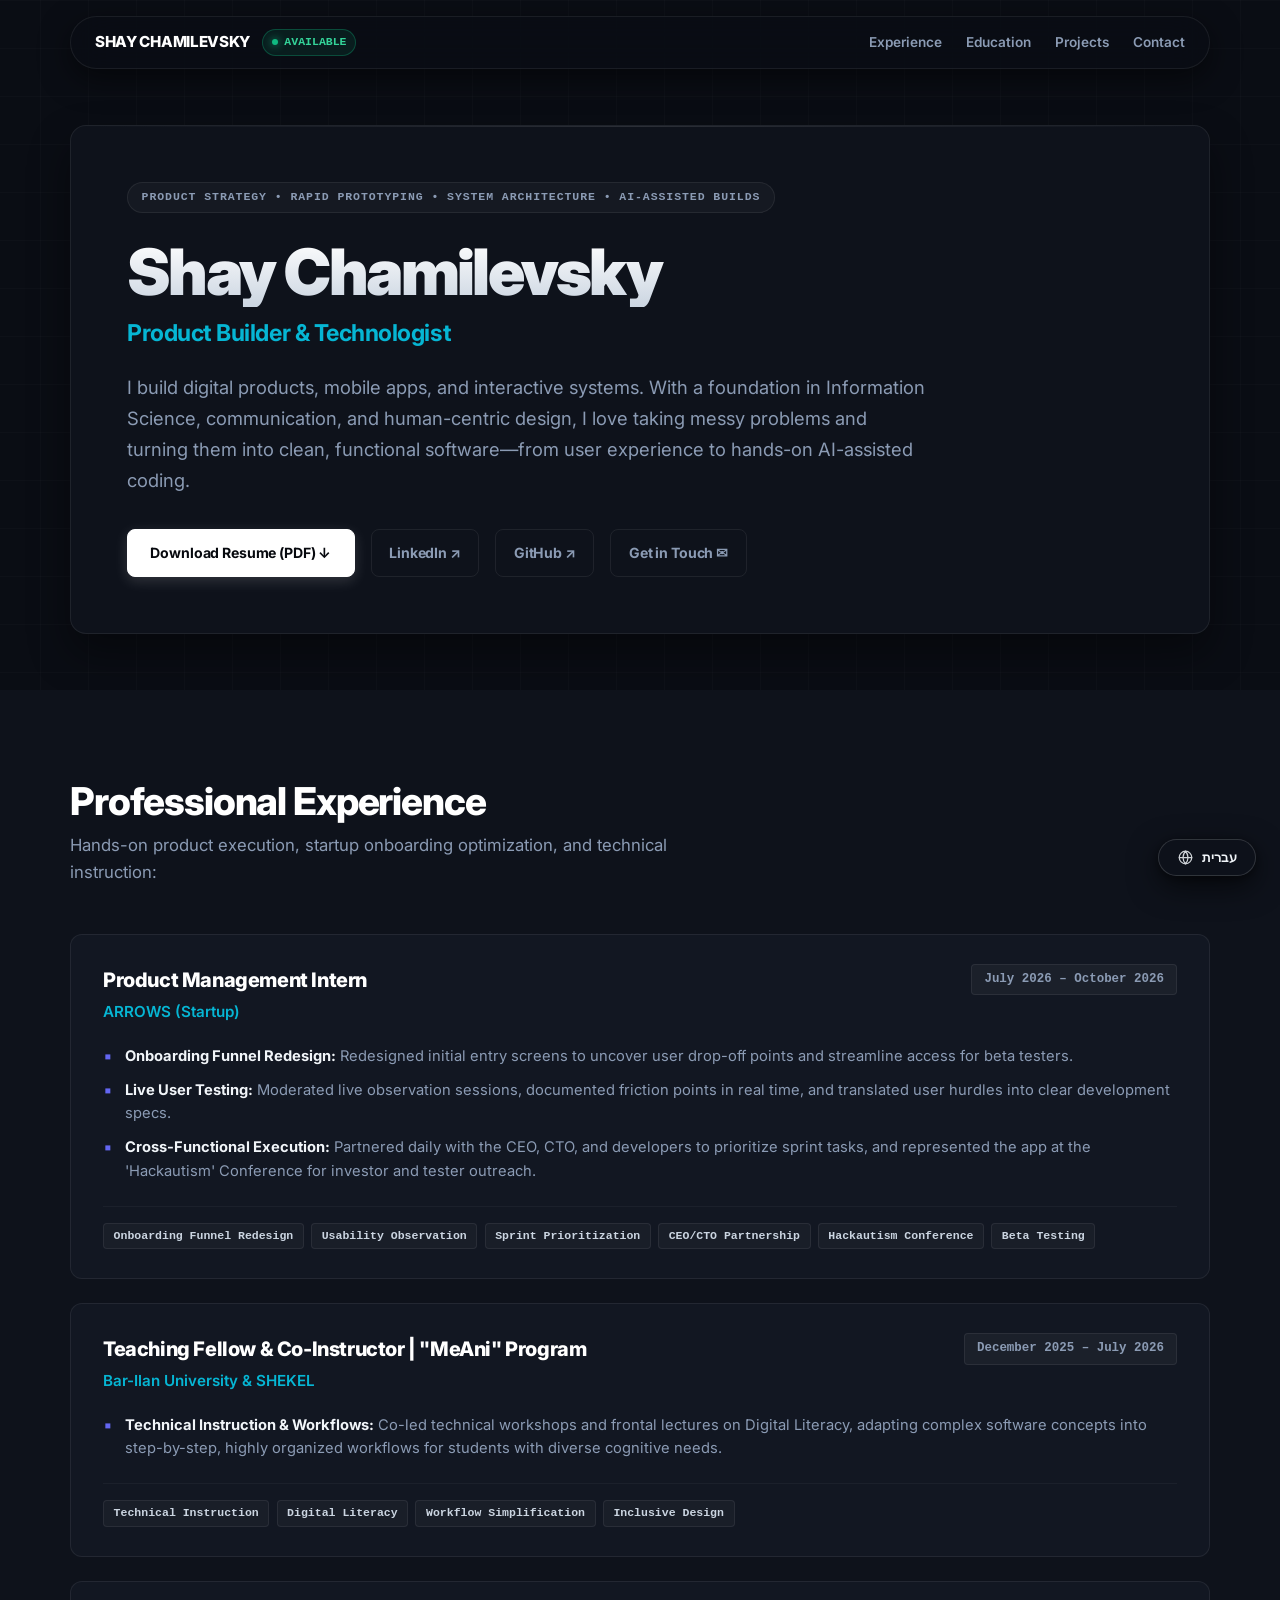
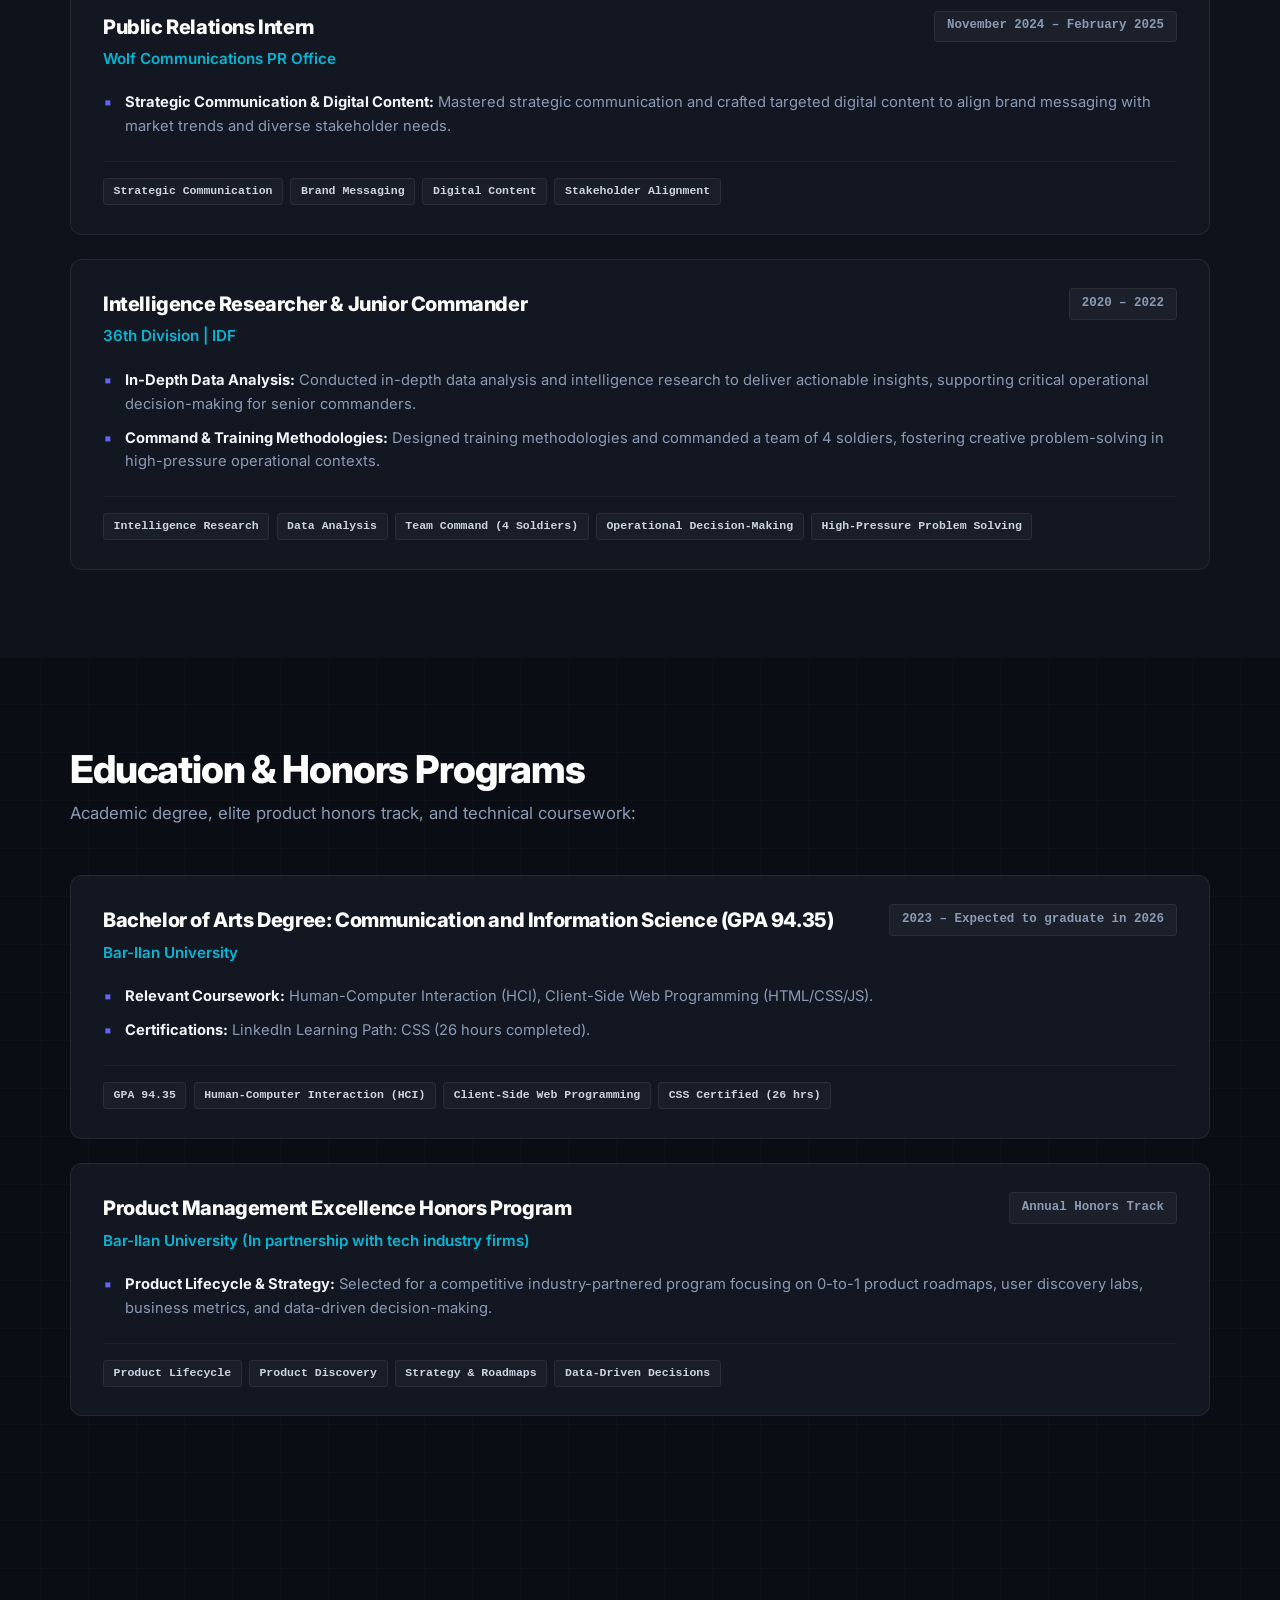
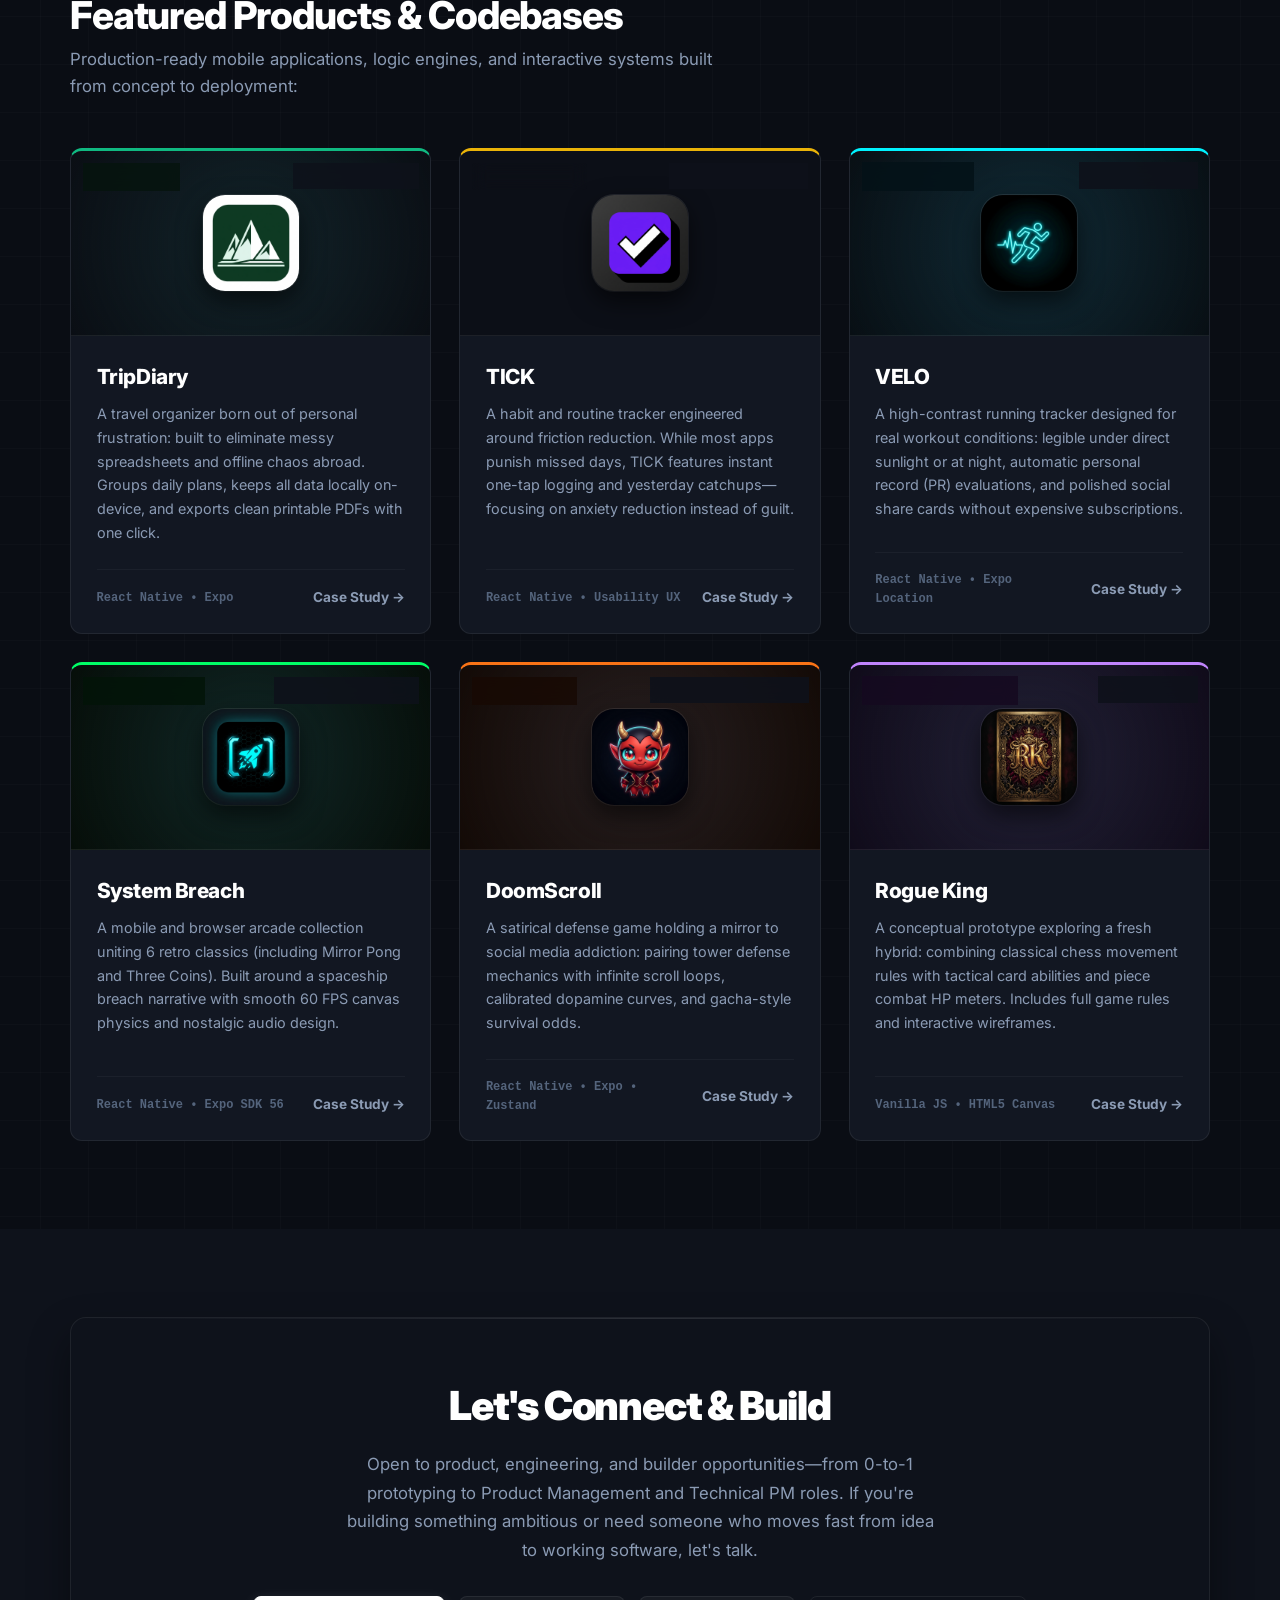
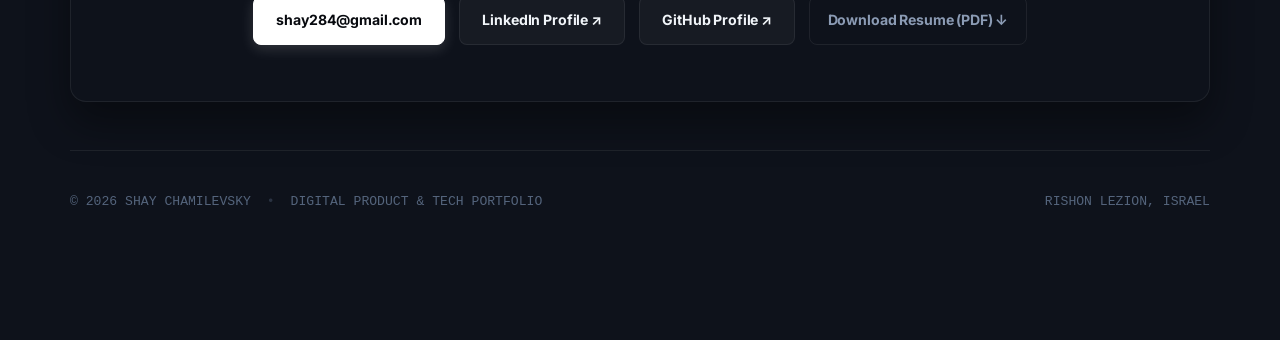
==== commit 1cbcc690: "upadeted app pages - content and tone" ====
--- a/index.html
+++ b/index.html
@@ -55,10 +55,10 @@
 
             <p
               class="hero-bio"
-              data-en="High-achieving Information Science & Communication graduate (GPA 94.35) with a strong analytical foundation, technical fluency, and hands-on product execution experience. Proven ability to translate complex business and user requirements into scalable digital workflows, conduct deep qualitative and quantitative research, and drive cross-functional collaboration in fast-paced operational environments."
-              data-he="בוגר מצטיין במדעי המידע ותקשורת (ממוצע 94.35) בעל בסיס אנליטי חזק, מיומנות טכנולוגית גבוהה וניסיון מעשי בהובלת מוצרים דיגיטליים מקצה לקצה. בעל יכולת מוכחת בתרגום דרישות עסקיות מורכבות לתהליכי עבודה סקיילביליים, ביצוע מחקרי עומק כמותיים ואיכותניים, והובלת ממשקי עבודה רב-תחומיים בסביבות פעילות מהירות ודינמיות."
+              data-en="I build digital products, mobile apps, and interactive systems. With a foundation in Information Science, communication, and human-centric design, I love taking messy problems and turning them into clean, functional software—from user experience to hands-on AI-assisted coding."
+              data-he="אני בונה מוצרים דיגיטליים, אפליקציות ומערכות. מגיע עם רקע במדעי המידע, הבנה של אנשים וחשיבה מעשית. אוהב לקחת בעיות לא פתורות או רעיונות מבולגנים, ולבנות מהם כלים עובדים ופשוטים לשימוש — מאפיון החוויה ועד פיתוח בקוד בעזרת כלי AI."
             >
-              High-achieving Information Science & Communication graduate (GPA 94.35) with a strong analytical foundation, technical fluency, and hands-on product execution experience. Proven ability to translate complex business and user requirements into scalable digital workflows, conduct deep qualitative and quantitative research, and drive cross-functional collaboration in fast-paced operational environments.
+              I build digital products, mobile apps, and interactive systems. With a foundation in Information Science, communication, and human-centric design, I love taking messy problems and turning them into clean, functional software—from user experience to hands-on AI-assisted coding.
             </p>
 
             <div class="hero-actions-row">
@@ -141,22 +141,22 @@
 
               <ul class="exp-bullets">
                 <li
-                  data-en="<strong>Onboarding & UX:</strong> Redesigned the onboarding funnel to eliminate drop-off points, streamlining entry flows for beta users."
-                  data-he="<strong>אפיון ומשפך Onboarding:</strong> עיצוב מחדש של משפך ההצטרפות למניעת נקודות נטישה וייעול חוויית הכניסה של משתמשי הבטא."
-                >
-                  <strong>Onboarding & UX:</strong> Redesigned the onboarding funnel to eliminate drop-off points, streamlining entry flows for beta users.
-                </li>
-                <li
-                  data-en="<strong>Beta Testing & User Research:</strong> Moderated real-time user observation sessions to identify usability bottlenecks, track UX bugs, and refine feature requests."
-                  data-he="<strong>בדיקות בטא ומחקר משתמשים:</strong> הנחיית סשנים של תצפיות משתמשים בזמן אמת לאיתור צווארי בקבוק בחוויית המשתמש, מעקב אחר באגי UX ודיוק דרישות לפיתוח."
-                >
-                  <strong>Beta Testing & User Research:</strong> Moderated real-time user observation sessions to identify usability bottlenecks, track UX bugs, and refine feature requests.
-                </li>
-                <li
-                  data-en="<strong>Execution & Stakeholders:</strong> Partnered daily with CEO/CTO and dev team to prioritize sprint items; represented product at 'Hackautism' Conference for investor relations and tester acquisition."
-                  data-he="<strong>הובלת ספרינטים וממשקי עבודה:</strong> עבודה יומיומית צמודה מול המנכ״ל, ה-CTO וצוות הפיתוח לתיעדוף משימות ספרינט; ייצוג המוצר בכנס 'Hackautism' לקשרי משקיעים וגיוס טסטרים."
-                >
-                  <strong>Execution & Stakeholders:</strong> Partnered daily with CEO/CTO and dev team to prioritize sprint items; represented product at 'Hackautism' Conference for investor relations and tester acquisition.
+                  data-en="<strong>Onboarding Funnel Redesign:</strong> Redesigned initial entry screens to uncover user drop-off points and streamline access for beta testers."
+                  data-he="<strong>משפך הצטרפות (Onboarding):</strong> תכננתי מחדש את מסכי הכניסה הראשונים כדי להבין איפה משתמשים נתקעים ונוטשים, ופישטתי את התהליך עבור משתמשי הבטא."
+                >
+                  <strong>Onboarding Funnel Redesign:</strong> Redesigned initial entry screens to uncover user drop-off points and streamline access for beta testers.
+                </li>
+                <li
+                  data-en="<strong>Live User Testing:</strong> Moderated live observation sessions, documented friction points in real time, and translated user hurdles into clear development specs."
+                  data-he="<strong>בדיקות משתמשים:</strong> הובלתי בדיקות שמישות חיות: ישבתי מול משתמשים, צפיתי איפה הם מסתבכים בממשק, ורשמתי דרישות מדויקות לתיקון עבור צוות הפיתוח."
+                >
+                  <strong>Live User Testing:</strong> Moderated live observation sessions, documented friction points in real time, and translated user hurdles into clear development specs.
+                </li>
+                <li
+                  data-en="<strong>Cross-Functional Execution:</strong> Partnered daily with the CEO, CTO, and developers to prioritize sprint tasks, and represented the app at the 'Hackautism' Conference for investor and tester outreach."
+                  data-he="<strong>עבודה מול הנהלה ופיתוח:</strong> עבודה יומיומית מול המנכ״ל, מנהל הטכנולוגיות והמתכנתים לקביעת סדרי עדיפויות לפיתוח, וייצוג האפליקציה בכנס 'Hackautism' מול משקיעים ונסיינים."
+                >
+                  <strong>Cross-Functional Execution:</strong> Partnered daily with the CEO, CTO, and developers to prioritize sprint tasks, and represented the app at the 'Hackautism' Conference for investor and tester outreach.
                 </li>
               </ul>
 
@@ -290,6 +290,7 @@
           </div>
 
           <div class="experience-list">
+            <!-- Card 1: Academic Degree -->
             <article class="exp-card">
               <div class="exp-header">
                 <div class="exp-role-group">
@@ -310,31 +311,60 @@
 
               <ul class="exp-bullets">
                 <li
-                  data-en="<strong>Product Management Honors Program:</strong> Selected for elite program (partnering with leading tech firms) focusing on end-to-end product lifecycle, strategy, and data-driven decision-making."
-                  data-he="<strong>תוכנית מצטיינים בניהול מוצר:</strong> נבחר לתוכנית עילית בשיתוף חברות הייטק מובילות, המתמקדת בכל מחזור חיי המוצר, אסטרטגיה וקבלת החלטות מבוססת נתונים."
-                >
-                  <strong>Product Management Honors Program:</strong> Selected for elite program (partnering with leading tech firms) focusing on end-to-end product lifecycle, strategy, and data-driven decision-making.
-                </li>
-                <li
                   data-en="<strong>Relevant Coursework:</strong> Human-Computer Interaction (HCI), Client-Side Web Programming (HTML/CSS/JS)."
                   data-he="<strong>קורסים רלוונטיים:</strong> אינטראקציית אדם-מחשב (HCI), פיתוח ובניית אתרים צד-לקוח (HTML/CSS/JS)."
                 >
                   <strong>Relevant Coursework:</strong> Human-Computer Interaction (HCI), Client-Side Web Programming (HTML/CSS/JS).
                 </li>
                 <li
-                  data-en="<strong>Certifications:</strong> LinkedIn Learning Path: CSS (26 hours)."
-                  data-he="<strong>הסמכות מקצועיות:</strong> מסלול למידה מקצועי של LinkedIn Learning: התמחות CSS (26 שעות לימוד)."
-                >
-                  <strong>Certifications:</strong> LinkedIn Learning Path: CSS (26 hours).
+                  data-en="<strong>Certifications:</strong> LinkedIn Learning Path: CSS (26 hours completed)."
+                  data-he="<strong>הסמכות מקצועיות:</strong> מסלול למידה מקצועי של LinkedIn Learning: התמחות CSS (26 שעות לימוד מלאות)."
+                >
+                  <strong>Certifications:</strong> LinkedIn Learning Path: CSS (26 hours completed).
                 </li>
               </ul>
 
               <div class="exp-tags">
                 <span class="chip" data-en="GPA 94.35" data-he="ממוצע 94.35">GPA 94.35</span>
-                <span class="chip" data-en="Product Management Honors Track" data-he="תוכנית מצטיינים בניהול מוצר">Product Management Honors Track</span>
                 <span class="chip" data-en="Human-Computer Interaction (HCI)" data-he="אינטראקציית אדם-מחשב (HCI)">Human-Computer Interaction (HCI)</span>
                 <span class="chip" data-en="Client-Side Web Programming" data-he="פיתוח צד-לקוח (HTML/CSS/JS)">Client-Side Web Programming</span>
-                <span class="chip" data-en="CSS Certification (26h)" data-he="הסמכת CSS (26 שעות)">CSS Certification (26h)</span>
+                <span class="chip" data-en="CSS Certified (26 hrs)" data-he="הסמכת CSS (26 שעות)">CSS Certified (26 hrs)</span>
+              </div>
+            </article>
+
+            <!-- Card 2: Honors Program (Standalone) -->
+            <article class="exp-card">
+              <div class="exp-header">
+                <div class="exp-role-group">
+                  <h3
+                    data-en="Product Management Excellence Honors Program"
+                    data-he="תוכנית מצטיינים בניהול מוצר"
+                  >
+                    Product Management Excellence Honors Program
+                  </h3>
+                  <span class="exp-org" data-en="Bar-Ilan University (In partnership with tech industry firms)" data-he="אוניברסיטת בר-אילן (בשיתוף חברות הייטק מובילות)">
+                    Bar-Ilan University (In partnership with tech industry firms)
+                  </span>
+                </div>
+                <span class="exp-date-badge" data-en="Annual Honors Track" data-he="מסלול מצטיינים שנתי">
+                  Annual Honors Track
+                </span>
+              </div>
+
+              <ul class="exp-bullets">
+                <li
+                  data-en="<strong>Product Lifecycle & Strategy:</strong> Selected for a competitive industry-partnered program focusing on 0-to-1 product roadmaps, user discovery labs, business metrics, and data-driven decision-making."
+                  data-he="<strong>ניהול מחזור חיי מוצר:</strong> קבלה לתוכנית מצטיינים יוקרתית בשיתוף בכירים בתעשייה, המתמקדת באסטרטגיית 0-ל-1, מחקרי שמישות, מודלים עסקיים וקבלת החלטות מבוססת נתונים."
+                >
+                  <strong>Product Lifecycle & Strategy:</strong> Selected for a competitive industry-partnered program focusing on 0-to-1 product roadmaps, user discovery labs, business metrics, and data-driven decision-making.
+                </li>
+              </ul>
+
+              <div class="exp-tags">
+                <span class="chip" data-en="Product Lifecycle" data-he="מחזור חיי מוצר">Product Lifecycle</span>
+                <span class="chip" data-en="Product Discovery" data-he="גילוי ומחקר מוצרי">Product Discovery</span>
+                <span class="chip" data-en="Strategy & Roadmaps" data-he="אסטרטגיה ומפות דרכים">Strategy & Roadmaps</span>
+                <span class="chip" data-en="Data-Driven Decisions" data-he="קבלת החלטות מבוססת נתונים">Data-Driven Decisions</span>
               </div>
             </article>
           </div>
@@ -372,12 +402,8 @@
               </div>
               <div class="project-body">
                 <h3 class="project-title" data-en="TripDiary" data-he="TripDiary">TripDiary</h3>
-                <p
-                  class="project-desc"
-                  data-en="Comprehensive travel organizer featuring an attraction catalog, day-by-day itinerary management, offline Excel imports, and automated daily PDF export generation."
-                  data-he="אפליקציית ניהול מסלולים וטיולים חכמה, הכוללת בנק אטרקציות, לוח זמנים יומי, ייצוא סיכום טיול ל-PDF וטעינת נתונים אופליין מאקסל."
-                >
-                  Comprehensive travel organizer featuring an attraction catalog, day-by-day itinerary management, offline Excel imports, and automated daily PDF export generation.
+                <p class="project-desc" data-en="A travel organizer born out of personal frustration: built to eliminate messy spreadsheets and offline chaos abroad. Groups daily plans, keeps all data locally on-device, and exports clean printable PDFs with one click." data-he="מתכנן טיולים שנולד מתוך תסכול: נמאס לי מטבלאות אקסל מסורבלות ומסמכים שנעלמים בדיוק כשאין אינטרנט בחו״ל. האפליקציה מארגנת את הימים, שומרת הכל אופליין בנייד ומייצרת דף PDF מסודר להדפסה בלחיצה אחת.">
+                  A travel organizer born out of personal frustration: built to eliminate messy spreadsheets and offline chaos abroad. Groups daily plans, keeps all data locally on-device, and exports clean printable PDFs with one click.
                 </p>
                 <div class="project-footer">
                   <span class="project-tech" data-en="React Native • Expo" data-he="React Native • Expo">React Native • Expo</span>
@@ -400,12 +426,8 @@
               </div>
               <div class="project-body">
                 <h3 class="project-title" data-en="TICK" data-he="TICK">TICK</h3>
-                <p
-                  class="project-desc"
-                  data-en="Behavioral reduction and smoking cessation companion designed with frictionless one-tap logging, retrospective entries, and motivating milestone streaks."
-                  data-he="אפליקציית גמילה ובניית הרגלים, המשלבת תיעוד מהיר בלחיצה אחת, עדכון רטרוספקטיבי וממשק נקי ומעצים למניעת נשירה."
-                >
-                  Behavioral reduction and smoking cessation companion designed with frictionless one-tap logging, retrospective entries, and motivating milestone streaks.
+                <p class="project-desc" data-en="A habit and routine tracker engineered around friction reduction. While most apps punish missed days, TICK features instant one-tap logging and yesterday catchups—focusing on anxiety reduction instead of guilt." data-he="אפליקציה לבניית שגרה וגמילה מהרגלים. רוב האפליקציות מלחיצות ומענישות כשמפספסים יום; כאן תכננתי ממשק מהיר בלחיצה אחת שמאפשר גם לסמן רטרואקטיבית את אתמול, מתוך הבנה ששינוי אמיתי דורש הפחתת חרדה ולא מעגלי אשמה.">
+                  A habit and routine tracker engineered around friction reduction. While most apps punish missed days, TICK features instant one-tap logging and yesterday catchups—focusing on anxiety reduction instead of guilt.
                 </p>
                 <div class="project-footer">
                   <span class="project-tech" data-en="React Native • Usability UX" data-he="React Native • שמישות UX">React Native • Usability UX</span>
@@ -428,12 +450,8 @@
               </div>
               <div class="project-body">
                 <h3 class="project-title" data-en="VELO" data-he="VELO">VELO</h3>
-                <p
-                  class="project-desc"
-                  data-en="High-contrast night cycling dashboard featuring real-time speedometer HUD, elevation tracking, workout history, and personal record benchmarking."
-                  data-he="לוח מחוונים ספורטיבי לרכיבות לילה עם מד מהירות דיגיטלי, טלמטריית גובה, היסטוריית אימונים ומעקב שיאים אישיים בתנאי ראות קשים."
-                >
-                  High-contrast night cycling dashboard featuring real-time speedometer HUD, elevation tracking, workout history, and personal record benchmarking.
+                <p class="project-desc" data-en="A high-contrast running tracker designed for real workout conditions: legible under direct sunlight or at night, automatic personal record (PR) evaluations, and polished social share cards without expensive subscriptions." data-he="אפליקציית ריצה וספורט שפותחה במיוחד לשימוש תוך כדי תנועה: ממשק כהה עם קונטרסט גבוה שרואים בקלות בשמש או בלילה, זיהוי אוטומטי של שיאים אישיים (PR) בלי חישובים מסובכים, ויצירת כרטיס שיתוף מעוצב בלי צורך במנוי חודשי יקר.">
+                  A high-contrast running tracker designed for real workout conditions: legible under direct sunlight or at night, automatic personal record (PR) evaluations, and polished social share cards without expensive subscriptions.
                 </p>
                 <div class="project-footer">
                   <span class="project-tech" data-en="React Native • Expo Location" data-he="React Native • Expo Location">React Native • Expo Location</span>
@@ -456,12 +474,8 @@
               </div>
               <div class="project-body">
                 <h3 class="project-title" data-en="System Breach" data-he="System Breach">System Breach</h3>
-                <p
-                  class="project-desc"
-                  data-en="Cyberpunk sci-fi mobile arcade unifying 6 retro mini-games under a spaceship breach meta-progression, 60 FPS native physics, and custom sound design."
-                  data-he="ארקייד סייבר-רטרו עתידני למובייל המאחד 6 משחקים קלאסיים תחת מערכת מטא-פרוגרשן של פריצת ספינת חלל, פיזיקה בזמן אמת ועיצוב קול ייחודי."
-                >
-                  Cyberpunk sci-fi mobile arcade unifying 6 retro mini-games under a spaceship breach meta-progression, 60 FPS native physics, and custom sound design.
+                <p class="project-desc" data-en="A mobile and browser arcade collection uniting 6 retro classics (including Mirror Pong and Three Coins). Built around a spaceship breach narrative with smooth 60 FPS canvas physics and nostalgic audio design." data-he="ארקייד רטרו למובייל ולדפדפן שמאחד 6 משחקים קלאסיים (כמו Mirror Pong ו-Three Coins). נבנה סביב סיפור מסגרת של פריצה למערכות חלל, עם פיזיקה מותאמת ל-60FPS בדפדפן וסאונד נוסטלגי.">
+                  A mobile and browser arcade collection uniting 6 retro classics (including Mirror Pong and Three Coins). Built around a spaceship breach narrative with smooth 60 FPS canvas physics and nostalgic audio design.
                 </p>
                 <div class="project-footer">
                   <span class="project-tech" data-en="React Native • Expo SDK 56" data-he="React Native • Expo SDK 56">React Native • Expo SDK 56</span>
@@ -484,12 +498,8 @@
               </div>
               <div class="project-body">
                 <h3 class="project-title" data-en="DoomScroll" data-he="DoomScroll">DoomScroll</h3>
-                <p
-                  class="project-desc"
-                  data-en="Satirical social media simulation game built on algorithmic addiction math, dynamic dopamine feedback loops, dark UX patterns, and gacha pity curves."
-                  data-he="משחק סאטירי המדמה רשת חברתית דמונית, מבוסס על מתמטיקת התמכרות אלגוריתמית, מעגלי דופמין מתגמלים, דפוסי Dark UX ומנגנוני Pity Curve."
-                >
-                  Satirical social media simulation game built on algorithmic addiction math, dynamic dopamine feedback loops, dark UX patterns, and gacha pity curves.
+                <p class="project-desc" data-en="A satirical defense game holding a mirror to social media addiction: pairing tower defense mechanics with infinite scroll loops, calibrated dopamine curves, and gacha-style survival odds." data-he="משחק סאטירי שמציג מראה מול ההתמכרות לרשתות החברתיות: לקחתי מכניקה של משחק הגנה ומכונות מזל וחיברתי אותה לפסיכולוגיה של הפיד האינסופי — גלילה שמושכת אותך פנימה, אלגוריתם דופמין וסיכויים מכוילים של זכייה והישרדות.">
+                  A satirical defense game holding a mirror to social media addiction: pairing tower defense mechanics with infinite scroll loops, calibrated dopamine curves, and gacha-style survival odds.
                 </p>
                 <div class="project-footer">
                   <span class="project-tech" data-en="React Native • Expo • Zustand" data-he="React Native • Expo • Zustand">React Native • Expo • Zustand</span>
@@ -512,12 +522,8 @@
               </div>
               <div class="project-body">
                 <h3 class="project-title" data-en="Rogue King" data-he="Rogue King">Rogue King</h3>
-                <p
-                  class="project-desc"
-                  data-en="Tactical chess-card hybrid prototype blending traditional chess movement mechanics with rogue-lite deck building, piece combat HP meters, and duel encounters."
-                  data-he="אב-טיפוס היברידי המשלב תנועת שחמט קלאסית עם מכניקות רוגלייק, בניית חפיסות קלפים, מדדי חיים (HP) לכלים ומערכת דו-קרב ייעודית."
-                >
-                  Tactical chess-card hybrid prototype blending traditional chess movement mechanics with rogue-lite deck building, piece combat HP meters, and duel encounters.
+                <p class="project-desc" data-en="A conceptual prototype exploring a fresh hybrid: combining classical chess movement rules with tactical card abilities and piece combat HP meters. Includes full game rules and interactive wireframes." data-he="דמו קונספטואלי שבודק רעיון פשוט: מה קורה כשמחברים את חוקי התנועה של שחמט קלאסי עם קלפי יכולת ומדדי חיים (HP) לכלים? אב-טיפוס שמציג חוקי משחק חדשים ועיצוב ממשק מלא.">
+                  A conceptual prototype exploring a fresh hybrid: combining classical chess movement rules with tactical card abilities and piece combat HP meters. Includes full game rules and interactive wireframes.
                 </p>
                 <div class="project-footer">
                   <span class="project-tech" data-en="Vanilla JS • HTML5 Canvas" data-he="Vanilla JS • HTML5 Canvas">Vanilla JS • HTML5 Canvas</span>
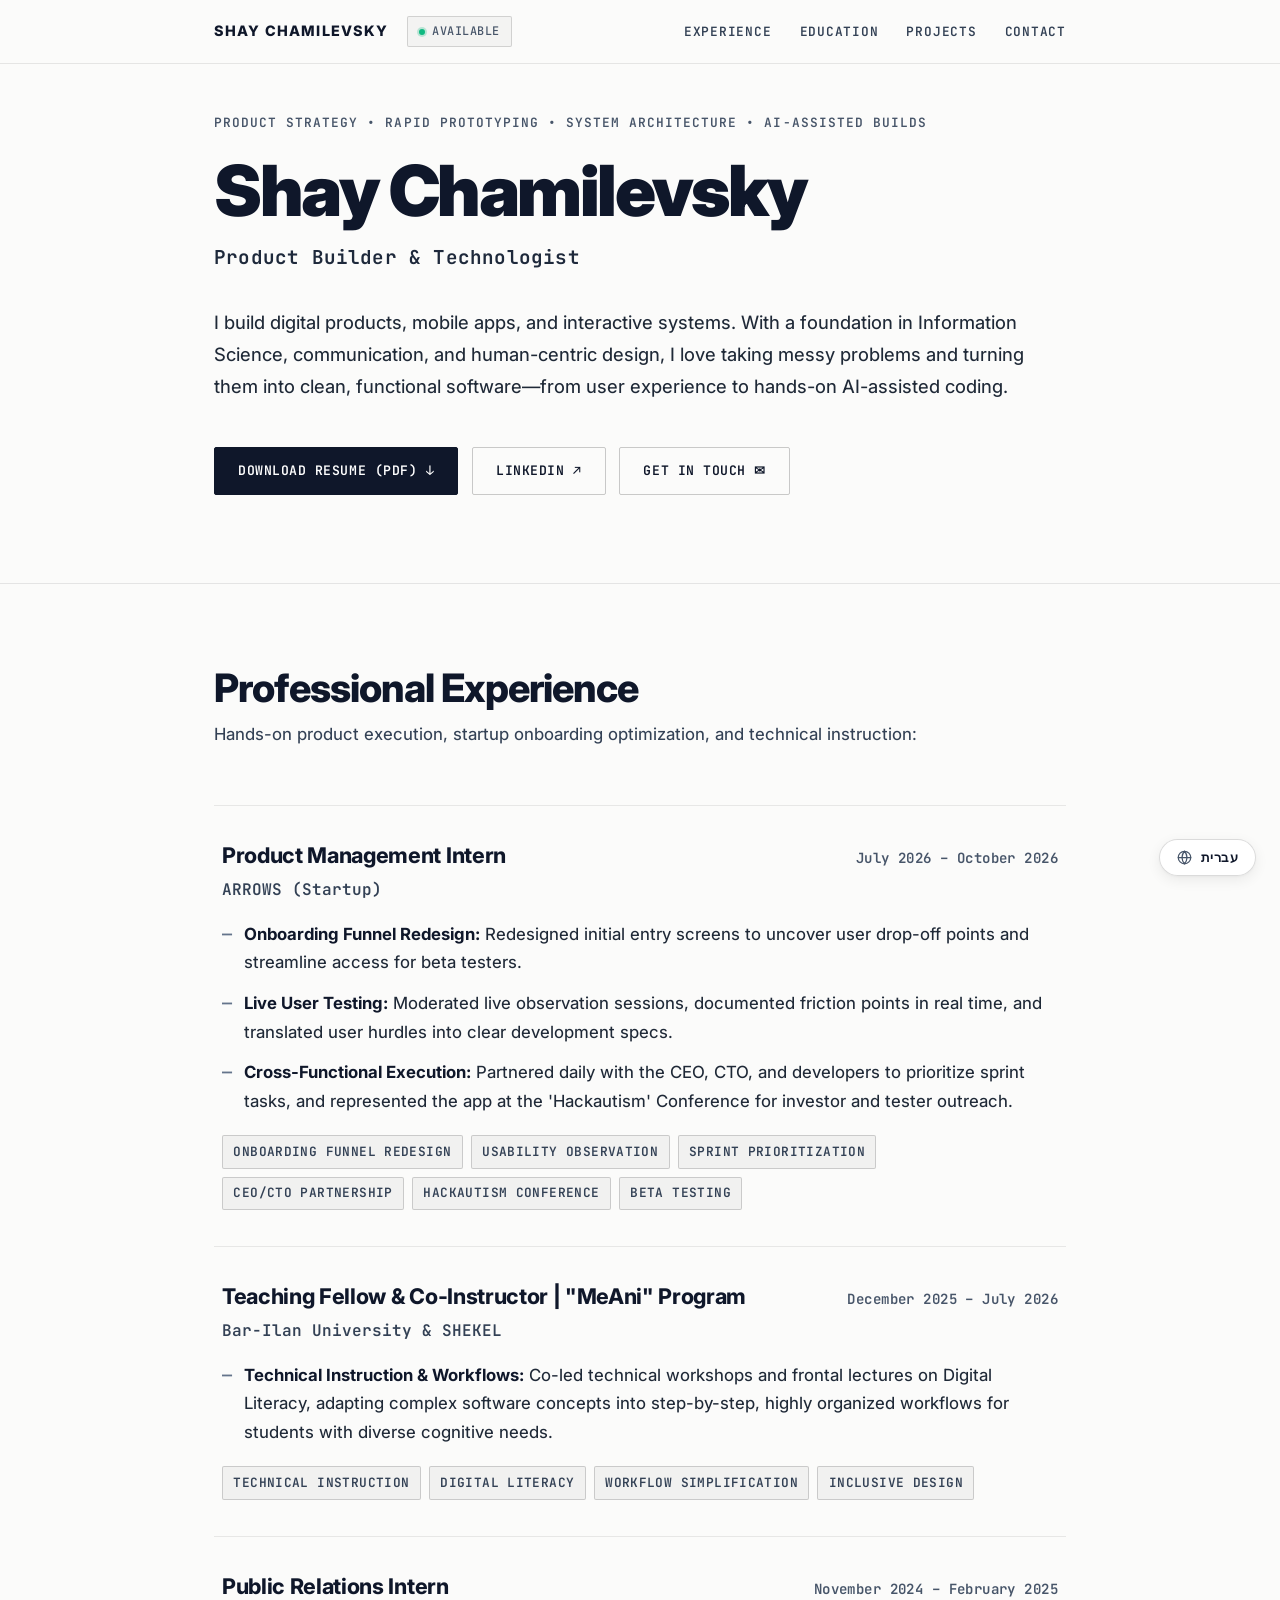
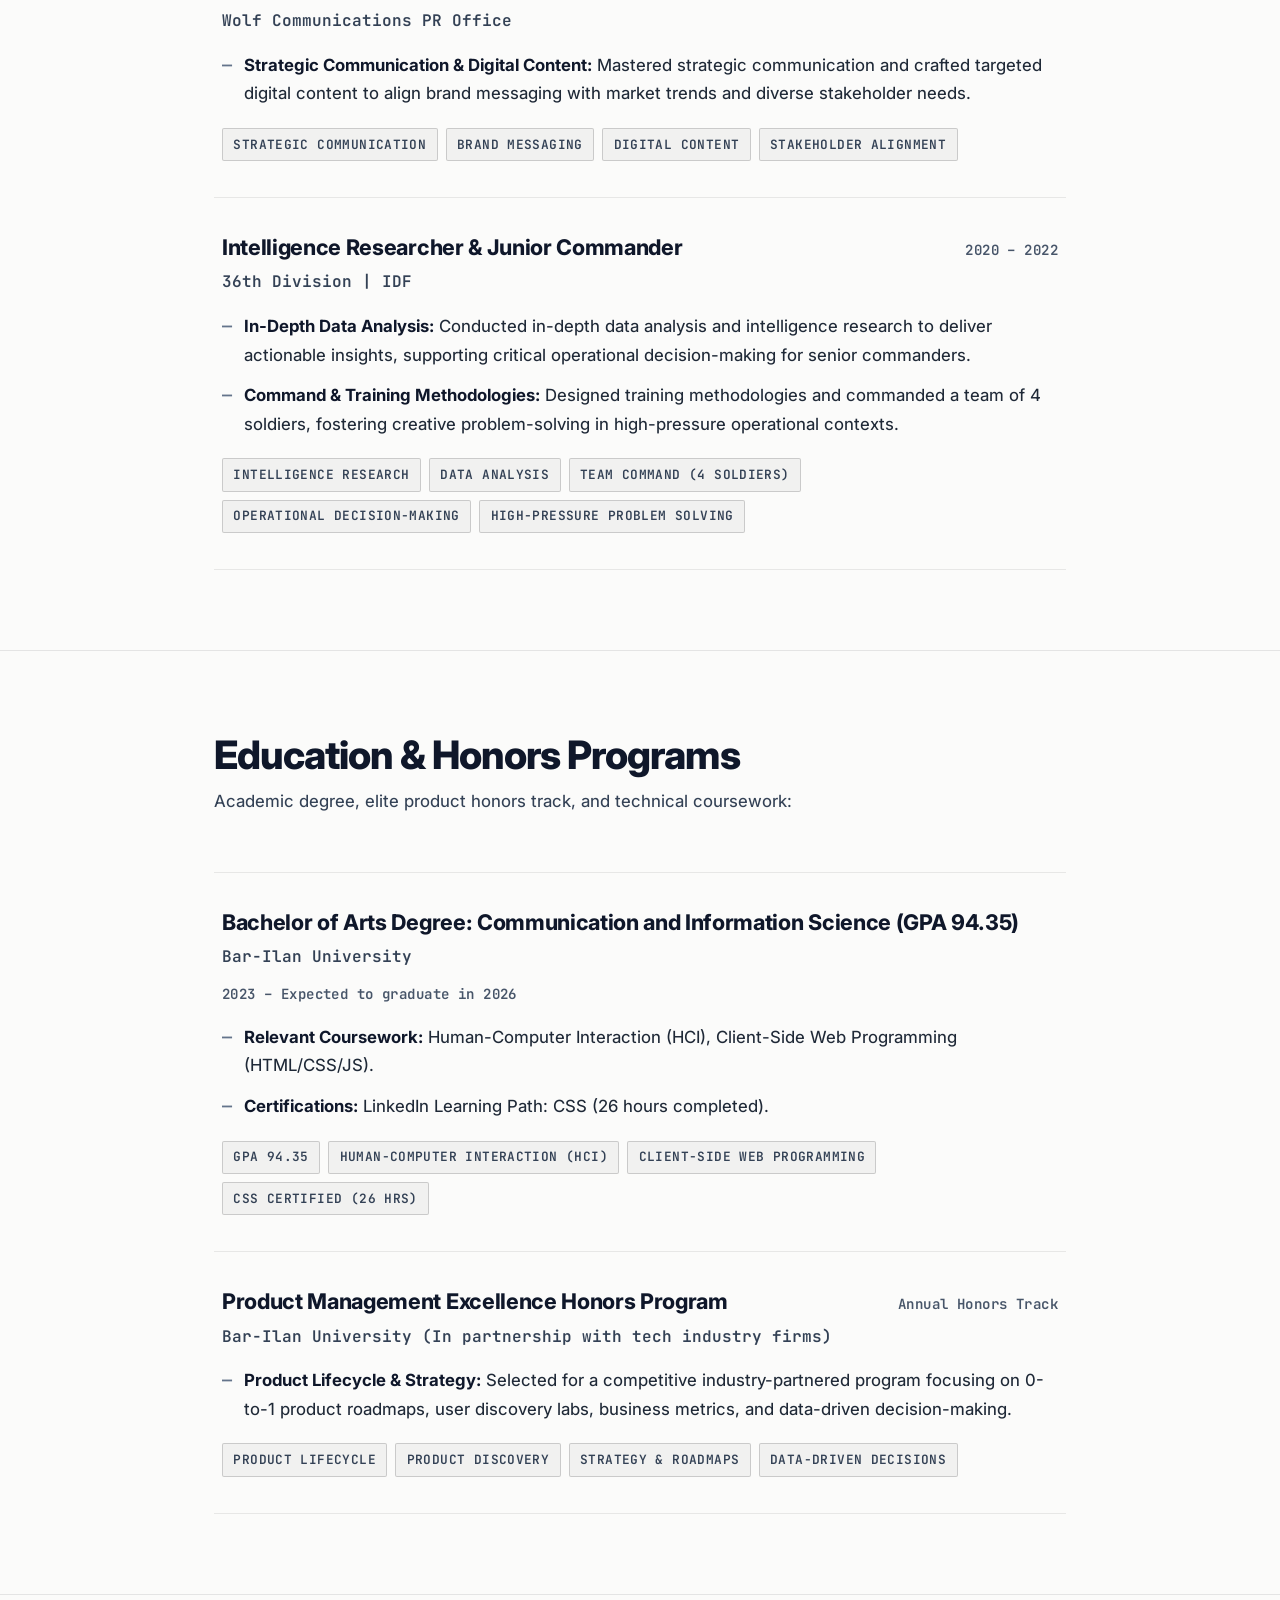
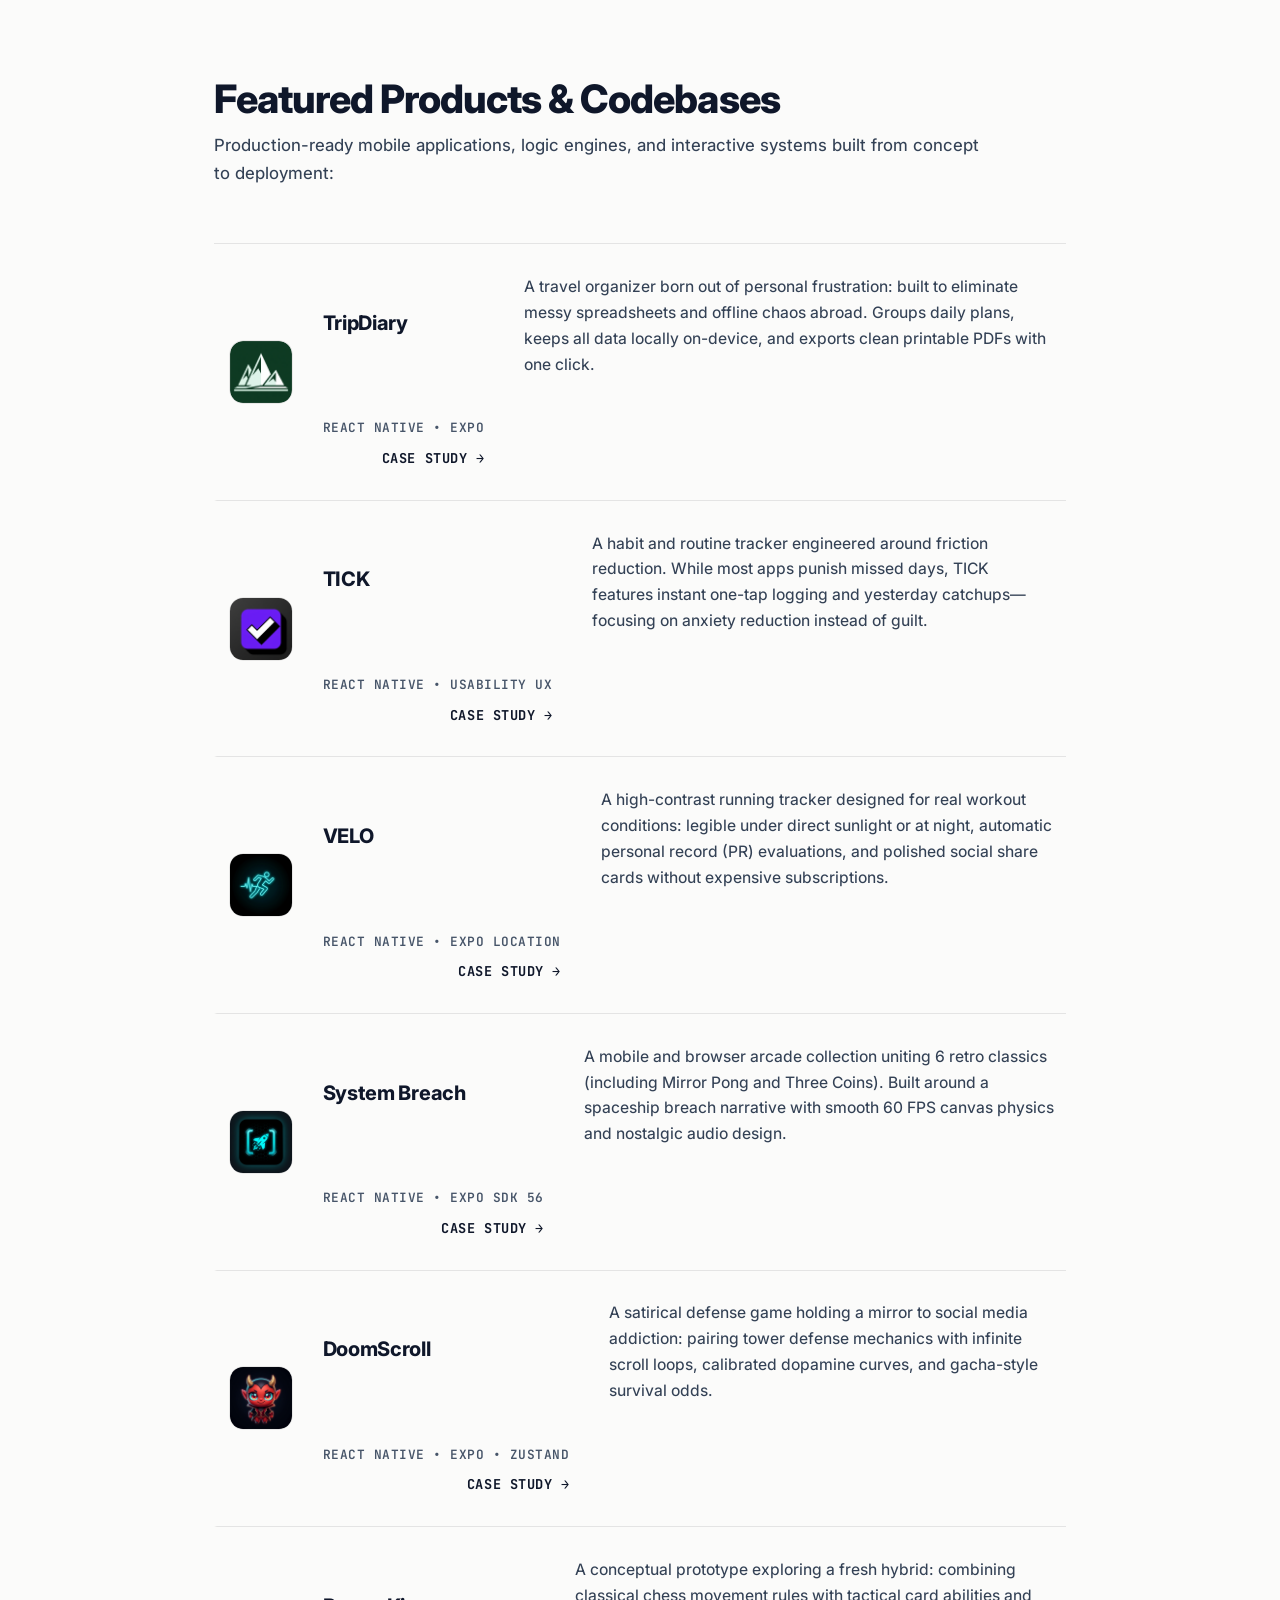
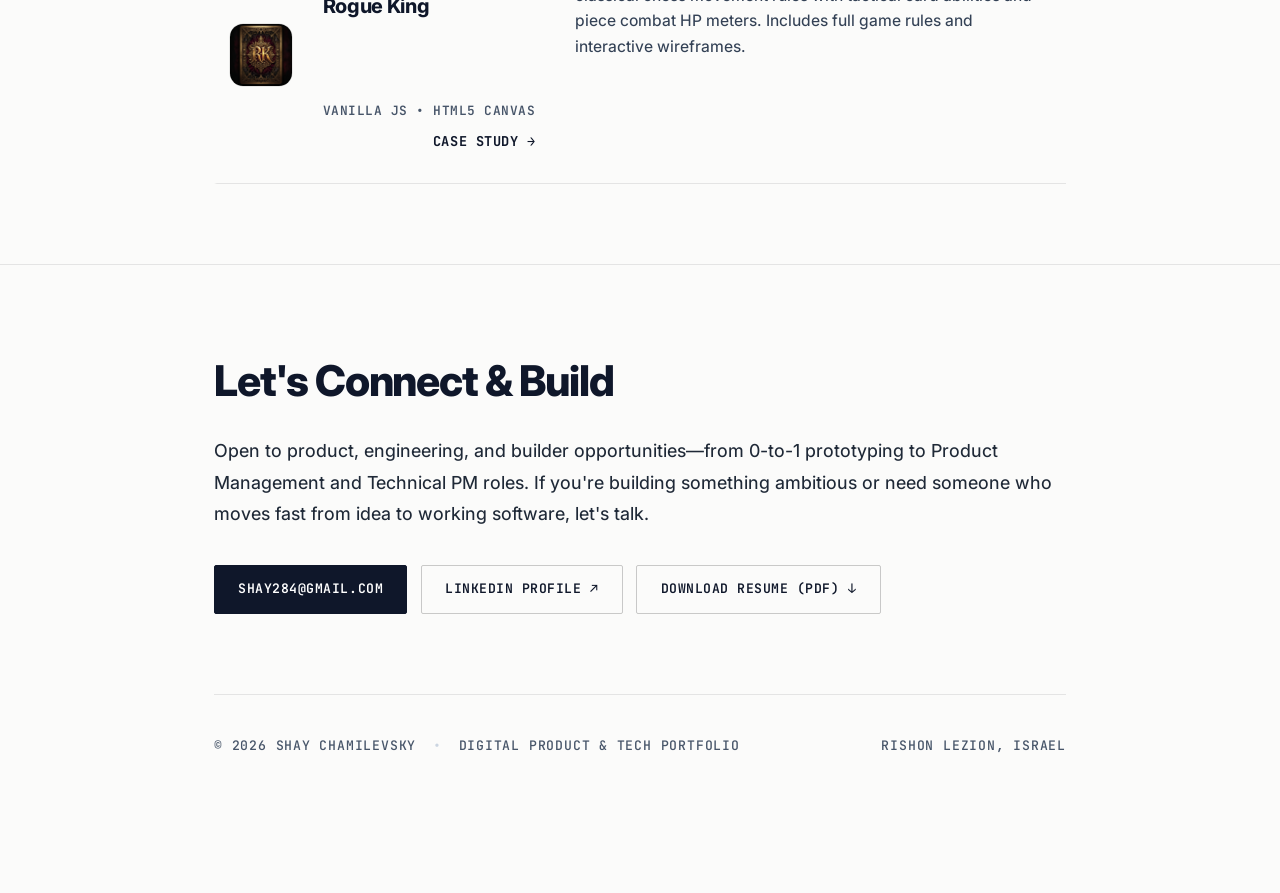
==== commit efdd396b: "removed unused buttons; index visual" ====
--- a/index.html
+++ b/index.html
@@ -8,7 +8,7 @@
     <link rel="preconnect" href="https://fonts.googleapis.com" />
     <link rel="preconnect" href="https://fonts.gstatic.com" crossorigin />
     <link
-      href="https://fonts.googleapis.com/css2?family=Inter:wght@400;500;600;700;800;900&family=Rubik:wght@400;500;700;800&family=JetBrains+Mono:wght@500;700&display=swap"
+      href="https://fonts.googleapis.com/css2?family=Chakra+Petch:wght@700&family=Cinzel:wght@700;900&family=Inter:wght@400;500;600;700;800;900&family=Rubik:wght@400;500;700;800&family=JetBrains+Mono:wght@500;700&display=swap"
       rel="stylesheet"
     />
     <link rel="stylesheet" href="assets/css/style.css" />
@@ -86,17 +86,6 @@
                 LinkedIn ↗
               </a>
               <a
-                href="https://github.com/shay-chamilevsky"
-                target="_blank"
-                rel="noopener noreferrer"
-                class="btn-sharp btn-sharp-outline"
-                data-en="GitHub ↗"
-                data-he="גיטהאב ↗"
-                aria-label="Open Shay Chamilevsky GitHub Profile"
-              >
-                GitHub ↗
-              </a>
-              <a
                 href="mailto:shay284@gmail.com"
                 class="btn-sharp btn-sharp-outline"
                 data-en="Get in Touch ✉"
@@ -571,17 +560,6 @@
                 LinkedIn Profile ↗
               </a>
               <a
-                href="https://github.com/shay-chamilevsky"
-                target="_blank"
-                rel="noopener noreferrer"
-                class="btn-sharp btn-sharp-secondary"
-                data-en="GitHub Profile ↗"
-                data-he="פרופיל גיטהאב ↗"
-                aria-label="Open Shay Chamilevsky GitHub Profile"
-              >
-                GitHub Profile ↗
-              </a>
-              <a
                 href="assets/cv/Shay%20Chamilevsky%20CV.pdf"
                 class="btn-sharp btn-sharp-outline"
                 download="Shay Chamilevsky CV.pdf"
--- a/assets/css/style.css
+++ b/assets/css/style.css
@@ -1,57 +1,59 @@
+@import url('https://fonts.googleapis.com/css2?family=Chakra+Petch:wght@700&family=Cinzel:wght@700;900&display=swap');
+
 /* ==========================================================================
-   Design Tokens & CSS Variables — Sharp New-Age Resume Style
+   STYLE.CSS — EDITORIAL CREAM / WARM SAND ARCHITECTURAL DESIGN SYSTEM
+   Accessibility: WCAG AAA High-Contrast & Solid Typography Weights
+   Palette: Warm Cream/Paper (#fbfbfa) • Deep Obsidian/Charcoal (#0f172a / #111827 / #1f2937)
    ========================================================================== */
+
+/* --------------------------------------------------------------------------
+   1. DESIGN TOKENS & SYSTEM VARIABLES
+   -------------------------------------------------------------------------- */
 :root {
-  --bg-primary: #0a0d14;
-  --bg-secondary: #0e121b;
-  --bg-surface: #121722;
-  --bg-surface-elevated: #161c2a;
-  --bg-card: rgba(255, 255, 255, 0.02);
-  --bg-card-hover: rgba(255, 255, 255, 0.04);
-
-  --text-main: #f1f5f9;
-  --text-muted: #8b9bb4;
-  --text-dim: #54647c;
-
-  --accent-indigo: #6366f1;
-  --accent-indigo-hover: #4f46e5;
-
-  --accent-cyan: #06b6d4;
-  --accent-emerald: #10b981;
-  --accent-amber: #f59e0b;
-  --accent-purple: #a855f7;
-
-  --border: rgba(255, 255, 255, 0.07);
-  --border-light: rgba(255, 255, 255, 0.04);
-  --border-focus: rgba(255, 255, 255, 0.2);
-  --border-sharp: 1px solid var(--border);
-
-  --radius-xs: 4px;
-  --radius-sm: 8px;
-  --radius-md: 12px;
-  --radius-lg: 16px;
-  --radius-full: 9999px;
-
-  --font-en: "Inter", -apple-system, BlinkMacSystemFont, "Segoe UI", Roboto, sans-serif;
-  --font-he: "Rubik", -apple-system, BlinkMacSystemFont, "Segoe UI", Roboto, sans-serif;
-  --font-mono: ui-monospace, SFMono-Regular, Menlo, Monaco, Consolas, "Liberation Mono", "Courier New", monospace;
-
-  --transition: all 0.2s cubic-bezier(0.16, 1, 0.3, 1);
-}
-
-/* Base Font Switching */
-html[lang="en"] {
-  font-family: var(--font-en);
-}
-
-html[lang="he"] {
-  font-family: var(--font-he);
-}
-
-/* ==========================================================================
-   Reset & Global Styles
-   ========================================================================== */
-* {
+  /* Canvas & Paper Backgrounds */
+  --bg-main: #fbfbfa;
+  --bg-canvas: #fbfbfa;
+  --bg-paper-pure: #ffffff;
+  --bg-subtle-tint: rgba(0, 0, 0, 0.03);
+  --bg-hover-tint: rgba(0, 0, 0, 0.025);
+
+  /* High-Contrast Typography Palette (WCAG AAA Standards) */
+  --text-main: #111827;
+  --text-primary: #0f172a;
+  --text-body: #1f2937;
+  --text-muted: #334155;
+  --text-dim: #475569;
+
+  /* Architectural Divider Lines */
+  --border-line: rgba(0, 0, 0, 0.09);
+  --border-divider: rgba(0, 0, 0, 0.08);
+  --border-subtle: rgba(0, 0, 0, 0.16);
+  --border-hover: rgba(0, 0, 0, 0.28);
+
+  /* Project Light Accent Colors */
+  --accent-tripdiary: #059669;
+  --accent-tick: #ca8a04;
+  --accent-velo: #0891b2;
+  --accent-system-breach: #16a34a;
+  --accent-doomscroll: #ea580c;
+  --accent-rogue-king: #9333ea;
+
+  /* Typography Families */
+  --font-sans: 'Inter', -apple-system, BlinkMacSystemFont, 'Segoe UI', Roboto, Helvetica, Arial, sans-serif;
+  --font-hebrew: 'Rubik', -apple-system, BlinkMacSystemFont, sans-serif;
+  --font-mono: 'JetBrains Mono', 'SF Mono', Consolas, 'Courier New', monospace;
+
+  /* Optimal Text Readability Constraint (Restricted to 900px) */
+  --container-max: 900px;
+  --section-pad: 5rem;
+}
+
+/* --------------------------------------------------------------------------
+   2. GLOBAL RESET & BASE STYLES
+   -------------------------------------------------------------------------- */
+*,
+*::before,
+*::after {
   box-sizing: border-box;
   margin: 0;
   padding: 0;
@@ -59,1364 +61,944 @@
 
 html {
   scroll-behavior: smooth;
-  background-color: var(--bg-primary);
+  font-size: 16px;
+  background-color: var(--bg-main);
   color: var(--text-main);
-  line-height: 1.6;
+  -webkit-font-smoothing: antialiased;
+  -moz-osx-font-smoothing: grayscale;
 }
 
 body {
+  font-family: var(--font-sans);
+  font-weight: 450;
+  font-size: 1.05rem;
+  background-color: var(--bg-main);
+  color: var(--text-body);
+  line-height: 1.7;
+  overflow-x: hidden;
   min-height: 100vh;
-  display: flex;
-  flex-direction: column;
-  background-color: var(--bg-primary);
-  background-image: 
-    linear-gradient(to right, rgba(255, 255, 255, 0.015) 1px, transparent 1px),
-    linear-gradient(to bottom, rgba(255, 255, 255, 0.015) 1px, transparent 1px);
-  background-size: 48px 48px;
-  background-position: top center;
+}
+
+/* Hebrew / RTL Global Overrides */
+[dir="rtl"] body {
+  font-family: var(--font-hebrew);
+  font-weight: 450;
+}
+
+img {
+  max-width: 100%;
+  height: auto;
+  display: block;
 }
 
 a {
   color: inherit;
   text-decoration: none;
-  transition: var(--transition);
-}
-
-ul {
-  list-style: none;
-}
-
+}
+
+/* Container Structure (Restricted to 900px for Line-Tracking Comfort) */
 .container {
-  width: 92%;
-  max-width: 1140px;
-  margin-inline: auto;
-}
-
+  width: 100%;
+  max-width: var(--container-max);
+  margin-left: auto;
+  margin-right: auto;
+  padding-left: 1.5rem;
+  padding-right: 1.5rem;
+}
+
+/* Sections & Structural Dividers */
 .section {
-  padding-block: 5.5rem;
+  padding-top: var(--section-pad);
+  padding-bottom: var(--section-pad);
   position: relative;
-}
-
+  background-color: transparent;
+  border-top: 1px solid var(--border-line);
+}
+
+/* Remove contrasting full-width backgrounds to maintain unified architectural canvas */
 .bg-alt {
-  background-color: var(--bg-secondary);
-}
-
-.lead-text {
+  background-color: transparent !important;
+}
+
+/* Hero Section (No top border on first section) */
+.hero-section {
+  border-top: none;
+  padding-top: 7rem;
+  padding-bottom: 5.5rem;
+}
+
+/* Section Header Wrap */
+.section-header-wrap {
+  margin-bottom: 3.5rem;
+}
+
+.section-title {
+  font-size: clamp(1.85rem, 3.8vw, 2.45rem);
+  font-weight: 800;
+  color: var(--text-primary);
+  letter-spacing: -0.025em;
+  line-height: 1.2;
+  margin-bottom: 0.65rem;
+}
+
+[dir="rtl"] .section-title {
+  letter-spacing: normal;
+  font-weight: 800;
+}
+
+.section-subtitle {
   font-size: 1.05rem;
-  line-height: 1.8;
   color: var(--text-muted);
-}
-
-.section-header-wrap {
-  margin-bottom: 3rem;
-}
-
-.section-label {
+  font-weight: 450;
+  max-width: 780px;
+  line-height: 1.65;
+}
+
+/* --------------------------------------------------------------------------
+   3. NAVIGATION BAR (FROSTED WARM GLASS)
+   -------------------------------------------------------------------------- */
+.navbar {
+  position: fixed;
+  top: 0;
+  left: 0;
+  right: 0;
+  z-index: 100;
+  background: rgba(251, 251, 250, 0.9);
+  backdrop-filter: blur(14px);
+  -webkit-backdrop-filter: blur(14px);
+  border-bottom: 1px solid var(--border-line);
+}
+
+.nav-container {
+  display: flex;
+  justify-content: space-between;
+  align-items: center;
+  max-width: var(--container-max);
+  margin: 0 auto;
+  padding: 1rem 1.5rem;
+}
+
+.nav-brand {
   display: inline-flex;
   align-items: center;
-  gap: 0.5rem;
-  font-family: var(--font-mono);
-  font-size: 0.75rem;
-  font-weight: 700;
+  gap: 1.15rem;
+}
+
+.nav-logo {
+  font-size: 0.9rem;
+  font-weight: 800;
+  letter-spacing: 0.08em;
   text-transform: uppercase;
-  letter-spacing: 0.12em;
-  color: var(--accent-indigo);
-  margin-bottom: 0.65rem;
-}
-
-.section-title {
-  font-size: clamp(1.8rem, 3.2vw, 2.4rem);
+  color: var(--text-primary);
+  transition: opacity 0.15s ease;
+}
+
+.nav-logo:hover {
+  opacity: 0.75;
+}
+
+[dir="rtl"] .nav-logo {
+  letter-spacing: normal;
   font-weight: 800;
-  letter-spacing: -0.03em;
-  color: #fff;
-  line-height: 1.2;
-}
-
-.section-subtitle {
-  color: var(--text-muted);
-  font-size: 1.05rem;
-  margin-top: 0.5rem;
-  max-width: 680px;
-}
-
-/* ==========================================================================
-   Navigation Bar (Floating Frosted Glass)
-   ========================================================================== */
-.navbar {
-  position: sticky;
-  top: 1rem;
-  z-index: 100;
-  margin-inline: auto;
-  width: 92%;
-  max-width: 1140px;
-  pointer-events: none;
-}
-
-.nav-container {
-  display: flex;
-  align-items: center;
-  justify-content: space-between;
-  padding: 0.75rem 1.5rem;
-  background: rgba(10, 13, 20, 0.85);
-  backdrop-filter: blur(20px);
-  -webkit-backdrop-filter: blur(20px);
-  border: 1px solid var(--border);
-  border-radius: var(--radius-full);
-  box-shadow: 0 10px 30px rgba(0, 0, 0, 0.5);
-  pointer-events: auto;
-}
-
-.nav-brand {
-  display: flex;
-  align-items: center;
-  gap: 0.75rem;
-}
-
-.nav-logo {
-  font-weight: 800;
-  font-size: 0.95rem;
-  letter-spacing: -0.02em;
-  color: #fff;
 }
 
 .nav-status-pill {
+  font-family: var(--font-mono);
+  font-size: 0.74rem;
+  font-weight: 500;
+  letter-spacing: 0.04em;
+  padding: 0.28rem 0.7rem;
+  border: 1px solid rgba(0, 0, 0, 0.14);
+  border-radius: 2px;
+  color: var(--text-dim);
+  background: rgba(0, 0, 0, 0.03);
   display: inline-flex;
   align-items: center;
-  gap: 0.4rem;
-  font-size: 0.72rem;
-  font-family: var(--font-mono);
-  font-weight: 600;
-  padding: 0.2rem 0.55rem;
-  border-radius: var(--radius-full);
-  background: rgba(16, 185, 129, 0.1);
-  color: #34d399;
-  border: 1px solid rgba(16, 185, 129, 0.3);
+  gap: 0.45rem;
+  white-space: nowrap;
 }
 
 .status-dot {
   width: 6px;
   height: 6px;
   border-radius: 50%;
-  background-color: #10b981;
-  box-shadow: 0 0 8px #10b981;
-  animation: pulse-dot 2s infinite ease-in-out;
-}
-
-@keyframes pulse-dot {
-  0%, 100% { opacity: 1; transform: scale(1); }
-  50% { opacity: 0.4; transform: scale(0.85); }
+  background: #10b981;
+  display: inline-block;
+  box-shadow: 0 0 0 2px rgba(16, 185, 129, 0.25);
 }
 
 .nav-links {
   display: flex;
-  align-items: center;
-  gap: 1.5rem;
+  gap: 1.75rem;
+  align-items: center;
 }
 
 .nav-links a {
+  font-family: var(--font-mono);
+  font-size: 0.8rem;
+  text-transform: uppercase;
+  letter-spacing: 0.06em;
   color: var(--text-muted);
-  font-size: 0.85rem;
   font-weight: 600;
-  transition: var(--transition);
+  transition: color 0.15s ease;
 }
 
 .nav-links a:hover {
-  color: #fff;
-}
-
-
-
-/* ==========================================================================
-   Hero Section — Sharp Executive Resume Header
-   ========================================================================== */
-.hero-section {
-  padding-block: 4.5rem 3.5rem;
-}
-
+  color: var(--text-primary);
+}
+
+/* --------------------------------------------------------------------------
+   4. HERO SECTION (.hero-box)
+   -------------------------------------------------------------------------- */
 .hero-box {
-  background: #0e121b;
-  border: 1px solid var(--border);
-  border-radius: var(--radius-lg);
-  padding: clamp(2rem, 5vw, 3.5rem);
-  position: relative;
-  overflow: hidden;
-  box-shadow: 0 20px 40px rgba(0, 0, 0, 0.4);
-}
-
-.hero-box::before {
-  content: "";
-  position: absolute;
-  top: 0;
-  left: 0;
-  right: 0;
-  height: 1px;
-  background: linear-gradient(90deg, transparent, rgba(255, 255, 255, 0.12), transparent);
+  background: transparent;
+  border: none;
+  border-radius: 0;
+  padding: 0;
+  box-shadow: none;
+  max-width: 100%;
 }
 
 .hero-eyebrow {
-  display: inline-flex;
-  align-items: center;
-  font-family: var(--font-mono);
-  font-size: 0.72rem;
+  font-family: var(--font-mono);
+  font-size: 0.8rem;
+  letter-spacing: 0.08em;
+  text-transform: uppercase;
+  color: var(--text-dim);
+  margin-bottom: 1.25rem;
+  font-weight: 600;
+}
+
+[dir="rtl"] .hero-eyebrow {
+  letter-spacing: normal;
+}
+
+.hero-name {
+  font-size: clamp(2.5rem, 5.8vw, 4.4rem);
+  font-weight: 900;
+  letter-spacing: -0.035em;
+  color: var(--text-primary);
+  line-height: 1.05;
+  margin: 0 0 0.85rem 0;
+}
+
+[dir="rtl"] .hero-name {
+  letter-spacing: normal;
+  font-weight: 900;
+}
+
+.hero-role-title {
+  font-family: var(--font-mono);
+  font-size: 1.2rem;
+  font-weight: 650;
+  color: #1e293b;
+  letter-spacing: 0.01em;
+  margin-bottom: 2rem;
+}
+
+[dir="rtl"] .hero-role-title {
+  font-family: var(--font-hebrew);
   font-weight: 700;
-  text-transform: uppercase;
-  letter-spacing: 0.08em;
-  padding: 0.35rem 0.85rem;
-  border-radius: var(--radius-full);
-  background: rgba(255, 255, 255, 0.03);
-  color: var(--text-muted);
-  border: 1px solid var(--border);
-  margin-bottom: 1.5rem;
-}
-
-.hero-name {
-  font-size: clamp(2.4rem, 5.5vw, 4rem);
-  font-weight: 900;
-  line-height: 1.08;
-  letter-spacing: -0.04em;
-  color: #fff;
-  margin-bottom: 0.5rem;
-  background: linear-gradient(180deg, #ffffff 0%, #cbd5e1 100%);
-  -webkit-background-clip: text;
-  -webkit-text-fill-color: transparent;
-}
-
-.hero-role-title {
-  font-size: clamp(1.15rem, 2.2vw, 1.45rem);
-  font-weight: 700;
-  color: var(--accent-cyan);
-  letter-spacing: -0.02em;
-  margin-bottom: 1.25rem;
+  letter-spacing: normal;
 }
 
 .hero-bio {
-  font-size: clamp(1rem, 1.6vw, 1.15rem);
-  color: var(--text-muted);
-  line-height: 1.7;
-  max-width: 800px;
-  margin-bottom: 2rem;
+  font-size: 1.15rem;
+  line-height: 1.75;
+  color: var(--text-body);
+  max-width: 820px;
+  margin-bottom: 2.75rem;
+  font-weight: 450;
 }
 
 .hero-actions-row {
   display: flex;
-  align-items: center;
-  gap: 1rem;
   flex-wrap: wrap;
-  margin-bottom: 2.75rem;
-}
-
-.hero-actions-row:last-child {
-  margin-bottom: 0;
-}
-
+  gap: 0.85rem;
+  align-items: center;
+}
+
+/* Action Buttons (.btn-sharp) */
 .btn-sharp {
   display: inline-flex;
   align-items: center;
-  gap: 0.6rem;
-  padding: 0.75rem 1.4rem;
-  font-size: 0.88rem;
-  font-weight: 700;
-  border-radius: var(--radius-sm);
-  transition: var(--transition);
-  cursor: pointer;
-  letter-spacing: -0.01em;
-}
-
-.btn-sharp-primary {
-  background: #fff;
-  color: #07090e;
-  border: 1px solid #fff;
-  box-shadow: 0 4px 14px rgba(255, 255, 255, 0.15);
-}
-
-.btn-sharp-primary:hover {
-  background: #e2e8f0;
-  transform: translateY(-2px);
-  box-shadow: 0 6px 20px rgba(255, 255, 255, 0.25);
-}
-
-.btn-sharp-secondary {
-  background: rgba(255, 255, 255, 0.04);
-  color: var(--text-main);
-  border: 1px solid var(--border);
-}
-
-.btn-sharp-secondary:hover {
-  background: rgba(255, 255, 255, 0.08);
-  border-color: rgba(255, 255, 255, 0.2);
-  transform: translateY(-2px);
-}
-
-.btn-sharp-outline {
-  background: transparent;
-  color: var(--text-muted);
-  border: 1px solid var(--border);
-  padding: 0.75rem 1.1rem;
-}
-
-.btn-sharp-outline:hover {
-  color: #fff;
-  border-color: rgba(255, 255, 255, 0.25);
-  background: rgba(255, 255, 255, 0.06);
-  transform: translateY(-2px);
-}
-
-/* Executive Metrics Strip */
-.metrics-grid {
-  display: grid;
-  grid-template-columns: repeat(auto-fit, minmax(220px, 1fr));
-  gap: 1rem;
-  padding-top: 2rem;
-  border-top: 1px solid var(--border);
-}
-
-.metric-card {
-  background: rgba(255, 255, 255, 0.02);
-  border: 1px solid var(--border-light);
-  border-radius: var(--radius-sm);
-  padding: 1.1rem 1.25rem;
-  transition: var(--transition);
-}
-
-.metric-card:hover {
-  border-color: var(--border);
-  background: rgba(255, 255, 255, 0.035);
-}
-
-.metric-val {
-  font-size: 1.7rem;
-  font-weight: 800;
-  color: #fff;
-  font-family: var(--font-mono);
-  letter-spacing: -0.03em;
-  margin-bottom: 0.25rem;
-  line-height: 1.1;
-}
-
-.metric-label {
+  justify-content: center;
+  font-family: var(--font-mono);
   font-size: 0.82rem;
   font-weight: 600;
+  letter-spacing: 0.04em;
+  text-transform: uppercase;
+  padding: 0.75rem 1.45rem;
+  border-radius: 2px;
+  text-decoration: none;
+  cursor: pointer;
+  border: 1px solid transparent;
+  transition: background 0.15s ease, color 0.15s ease, border-color 0.15s ease;
+  white-space: nowrap;
+}
+
+[dir="rtl"] .btn-sharp {
+  letter-spacing: normal;
+}
+
+.btn-sharp-primary {
+  background: var(--text-primary);
+  color: #ffffff;
+  border-color: var(--text-primary);
+}
+
+.btn-sharp-primary:hover {
+  background: transparent;
+  color: var(--text-primary);
+  border-color: var(--text-primary);
+}
+
+.btn-sharp-outline,
+.btn-sharp-secondary {
+  background: transparent;
+  color: var(--text-primary);
+  border-color: rgba(0, 0, 0, 0.2);
+}
+
+.btn-sharp-outline:hover,
+.btn-sharp-secondary:hover {
+  background: rgba(0, 0, 0, 0.05);
+  border-color: var(--text-primary);
+  color: var(--text-primary);
+}
+
+/* --------------------------------------------------------------------------
+   5. EXPERIENCE & EDUCATION LISTS (.exp-card)
+   -------------------------------------------------------------------------- */
+.experience-list {
+  display: flex;
+  flex-direction: column;
+}
+
+.exp-card {
+  background: transparent;
+  border: none;
+  border-bottom: 1px solid var(--border-divider);
+  border-radius: 0;
+  box-shadow: none;
+  padding: 2.25rem 0.5rem;
+  transition: background 0.15s ease;
+  position: relative;
+}
+
+.exp-card:first-child {
+  border-top: 1px solid var(--border-divider);
+}
+
+.exp-card:hover {
+  background: var(--bg-hover-tint);
+}
+
+.exp-header {
+  display: flex;
+  justify-content: space-between;
+  align-items: baseline;
+  flex-wrap: wrap;
+  gap: 0.75rem;
+  margin-bottom: 1rem;
+}
+
+.exp-role-group h3 {
+  font-size: 1.35rem;
+  font-weight: 750;
+  color: var(--text-primary);
+  margin: 0 0 0.4rem 0;
+  letter-spacing: -0.015em;
+  line-height: 1.25;
+}
+
+[dir="rtl"] .exp-role-group h3 {
+  letter-spacing: normal;
+  font-weight: 800;
+}
+
+.exp-org {
+  font-family: var(--font-mono);
+  font-size: 1rem;
   color: var(--text-muted);
-}
-
-/* ==========================================================================
-   Experience & Education — Sharp Structured Chronology
-   ========================================================================== */
-.experience-list {
+  font-weight: 600;
+  display: inline-block;
+}
+
+[dir="rtl"] .exp-org {
+  font-family: var(--font-hebrew);
+  font-size: 1.05rem;
+  font-weight: 600;
+}
+
+.exp-date-badge {
+  font-family: var(--font-mono);
+  font-size: 0.88rem;
+  color: var(--text-dim);
+  letter-spacing: 0.03em;
+  white-space: nowrap;
+  font-weight: 600;
+}
+
+.exp-bullets {
+  list-style: none;
+  padding: 0;
+  margin: 0 0 1.25rem 0;
   display: flex;
   flex-direction: column;
-  gap: 1.5rem;
-}
-
-.exp-card {
-  background: var(--bg-surface);
-  border: 1px solid var(--border);
-  border-radius: var(--radius-md);
-  padding: 1.8rem 2rem;
-  transition: var(--transition);
+  gap: 0.75rem;
+}
+
+.exp-bullets li {
   position: relative;
-}
-
-.exp-card:hover {
-  border-color: var(--border-focus);
-  background: linear-gradient(180deg, rgba(255, 255, 255, 0.03) 0%, rgba(255, 255, 255, 0.015) 100%);
-  transform: translateY(-2px);
-  box-shadow: 0 12px 30px rgba(0, 0, 0, 0.3);
-}
-
-.exp-header {
-  display: flex;
-  align-items: flex-start;
-  justify-content: space-between;
-  gap: 1rem;
-  margin-bottom: 1.25rem;
-  flex-wrap: wrap;
-}
-
-.exp-role-group h3 {
-  font-size: 1.25rem;
-  font-weight: 800;
-  color: #fff;
-  letter-spacing: -0.02em;
-  margin-bottom: 0.2rem;
-}
-
-.exp-org {
-  display: inline-block;
-  font-size: 0.95rem;
-  font-weight: 600;
-  color: var(--accent-cyan);
-}
-
-.exp-date-badge {
-  font-family: var(--font-mono);
-  font-size: 0.78rem;
+  padding-inline-start: 1.4rem;
+  font-size: 1.05rem;
+  line-height: 1.7;
+  color: var(--text-body);
+  font-weight: 450;
+}
+
+.exp-bullets li strong {
+  color: var(--text-primary);
   font-weight: 700;
-  padding: 0.3rem 0.75rem;
-  border-radius: var(--radius-xs);
-  background: rgba(255, 255, 255, 0.04);
-  color: var(--text-muted);
-  border: 1px solid var(--border);
-  white-space: nowrap;
-}
-
-.exp-bullets {
-  display: flex;
-  flex-direction: column;
-  gap: 0.65rem;
-  margin-bottom: 1.4rem;
-}
-
-.exp-bullets li {
-  font-size: 0.92rem;
-  color: var(--text-muted);
-  line-height: 1.6;
-  position: relative;
-  padding-inline-start: 1.35rem;
 }
 
 .exp-bullets li::before {
-  content: "▪";
+  content: "—";
   position: absolute;
   inset-inline-start: 0;
-  color: var(--accent-indigo);
-  font-size: 1.1rem;
-  line-height: 1.3;
-}
-
-.exp-bullets strong {
-  color: #f1f5f9;
-  font-weight: 700;
+  color: #64748b;
+  font-family: var(--font-mono);
+  font-weight: 600;
 }
 
 .exp-tags {
   display: flex;
   flex-wrap: wrap;
-  gap: 0.45rem;
-  padding-top: 1rem;
-  border-top: 1px solid var(--border-light);
-}
-
-.chip {
-  font-family: var(--font-mono);
-  font-size: 0.72rem;
+  gap: 0.5rem;
+  margin-top: 1rem;
+}
+
+.chip,
+.exp-tag {
+  font-family: var(--font-mono);
+  font-size: 0.8rem;
   font-weight: 600;
-  padding: 0.2rem 0.6rem;
-  border-radius: var(--radius-xs);
-  background: rgba(255, 255, 255, 0.03);
-  color: #cbd5e1;
-  border: 1px solid var(--border);
-}
-
-/* ==========================================================================
-   Skills Matrix — Sharp Bento Grid
-   ========================================================================== */
-.skills-bento {
+  letter-spacing: 0.03em;
+  color: var(--text-muted);
+  background: rgba(0, 0, 0, 0.04);
+  border: 1px solid rgba(0, 0, 0, 0.16);
+  padding: 0.3rem 0.65rem;
+  border-radius: 2px;
+  text-transform: uppercase;
+}
+
+/* --------------------------------------------------------------------------
+   6. PROJECTS DIRECTORY (.projects-grid & .project-sharp-card)
+   Editorial Rows: [icon 64px] [title & desc 1fr] [tech & link auto]
+   -------------------------------------------------------------------------- */
+.projects-grid {
+  display: flex;
+  flex-direction: column;
+  border-top: 1px solid var(--border-line);
+}
+
+.project-sharp-card {
   display: grid;
-  grid-template-columns: repeat(auto-fit, minmax(320px, 1fr));
-  gap: 1.5rem;
-}
-
-.skill-bento-card {
-  background: var(--bg-surface);
-  border: 1px solid var(--border);
-  border-radius: var(--radius-md);
-  padding: 1.8rem;
-  transition: var(--transition);
-  display: flex;
-  flex-direction: column;
-}
-
-.skill-bento-card:hover {
-  border-color: var(--border-focus);
-  transform: translateY(-2px);
-  box-shadow: 0 10px 30px rgba(0, 0, 0, 0.3);
-}
-
-.skill-card-top {
-  display: flex;
-  align-items: center;
-  gap: 0.75rem;
-  margin-bottom: 1.5rem;
-}
-
-.skill-icon-box {
-  width: 38px;
-  height: 38px;
-  border-radius: var(--radius-sm);
-  display: flex;
-  align-items: center;
-  justify-content: center;
-  font-size: 1.2rem;
-  background: rgba(255, 255, 255, 0.04);
-  border: 1px solid var(--border);
-}
-
-.skill-bento-card h3 {
-  font-size: 1.15rem;
-  font-weight: 800;
-  letter-spacing: -0.02em;
-  color: #fff;
-}
-
-.skill-chips-wrap {
-  display: flex;
-  flex-wrap: wrap;
-  gap: 0.55rem;
-}
-
-.skill-pill {
-  font-size: 0.85rem;
-  font-weight: 600;
-  padding: 0.45rem 0.85rem;
-  border-radius: var(--radius-sm);
-  background: rgba(255, 255, 255, 0.03);
-  border: 1px solid var(--border);
-  color: var(--text-muted);
-  transition: var(--transition);
-}
-
-.skill-pill:hover {
-  background: rgba(255, 255, 255, 0.06);
-  border-color: rgba(255, 255, 255, 0.2);
-  color: #fff;
-}
-
-/* ==========================================================================
-   Featured Projects — Themed Bespoke Architectural Cards
-   ========================================================================== */
-.projects-grid {
-  display: grid;
-  grid-template-columns: repeat(auto-fit, minmax(330px, 1fr));
-  gap: 1.75rem;
-}
-
-.project-sharp-card {
-  background: var(--bg-surface);
-  border: 1px solid var(--border);
-  border-radius: var(--radius-md);
-  overflow: hidden;
-  display: flex;
-  flex-direction: column;
-  transition: transform 0.25s cubic-bezier(0.16, 1, 0.3, 1),
-              box-shadow 0.25s cubic-bezier(0.16, 1, 0.3, 1),
-              border-color 0.25s ease;
+  grid-template-columns: 64px 1fr;
+  align-items: center;
+  gap: 1.85rem;
+  padding: 1.85rem 0.75rem;
+  border-bottom: 1px solid var(--border-line);
+  border-inline-start: 3px solid transparent;
+  background: transparent;
   text-decoration: none;
   color: inherit;
   cursor: pointer;
   position: relative;
-}
-
+  transition: padding-inline-start 0.22s cubic-bezier(0.16, 1, 0.3, 1),
+              background 0.22s cubic-bezier(0.16, 1, 0.3, 1),
+              border-color 0.22s cubic-bezier(0.16, 1, 0.3, 1),
+              box-shadow 0.22s cubic-bezier(0.16, 1, 0.3, 1),
+              transform 0.22s cubic-bezier(0.16, 1, 0.3, 1);
+}
+
+/* Column 1: Icon (64px) */
 .project-preview-wrap {
+  width: 64px;
+  height: 64px;
+  flex-shrink: 0;
+  display: flex;
+  align-items: center;
+  justify-content: center;
   position: relative;
+  border-radius: 14px;
+  overflow: hidden;
+}
+
+.project-app-logo {
+  width: 64px;
+  height: 64px;
+  border-radius: 14px;
+  object-fit: cover;
+  border: 1px solid rgba(0, 0, 0, 0.08);
+  background: transparent;
+  display: block;
+  transition: border-color 0.22s cubic-bezier(0.16, 1, 0.3, 1),
+              box-shadow 0.22s cubic-bezier(0.16, 1, 0.3, 1),
+              transform 0.22s cubic-bezier(0.16, 1, 0.3, 1);
+}
+
+/* Suppress heavy card-like sticker overlays in the editorial row layout */
+.project-category-badge,
+.personality-sticker {
+  display: none;
+}
+
+/* Column 2 & 3: Content Split (Title + Description 1fr, Tech + Link auto) */
+.project-body {
+  display: grid;
+  grid-template-columns: 1fr auto;
+  align-items: center;
+  gap: 2.5rem;
   width: 100%;
-  height: 185px;
-  overflow: hidden;
-  background: #090c12;
-  border-bottom: 1px solid var(--border);
-  display: flex;
-  align-items: center;
-  justify-content: center;
-  transition: background 0.3s ease;
-}
-
-.project-app-logo {
-  width: 96px;
-  height: 96px;
-  border-radius: 22px;
-  object-fit: cover;
-  box-shadow: 0 10px 24px rgba(0, 0, 0, 0.6), 0 0 0 1px rgba(255, 255, 255, 0.1);
-  transition: transform 0.35s cubic-bezier(0.16, 1, 0.3, 1),
-              box-shadow 0.35s ease;
-  display: block;
-}
-
-.project-sharp-card:hover .project-app-logo {
-  transform: scale(1.06) translateY(-2px);
-  box-shadow: 0 16px 36px rgba(0, 0, 0, 0.75), 0 0 0 1px rgba(255, 255, 255, 0.2);
-}
-
-.project-category-badge {
-  position: absolute;
-  top: 0.75rem;
-  inset-inline-start: 0.75rem;
-  font-family: var(--font-mono);
-  font-size: 0.68rem;
-  font-weight: 700;
+}
+
+.project-title {
+  font-size: 1.25rem;
+  font-weight: 750;
+  color: var(--text-primary);
+  margin: 0 0 0.35rem 0;
+  letter-spacing: -0.015em;
+  transition: color 0.22s cubic-bezier(0.16, 1, 0.3, 1),
+              text-shadow 0.22s cubic-bezier(0.16, 1, 0.3, 1),
+              font-family 0.22s cubic-bezier(0.16, 1, 0.3, 1),
+              font-weight 0.22s cubic-bezier(0.16, 1, 0.3, 1),
+              letter-spacing 0.22s cubic-bezier(0.16, 1, 0.3, 1);
+}
+
+[dir="rtl"] .project-title {
+  letter-spacing: normal;
+  font-weight: 800;
+}
+
+.project-desc {
+  font-size: 0.98rem;
+  line-height: 1.65;
+  color: var(--text-muted);
+  margin: 0;
+  max-width: 680px;
+  font-weight: 450;
+  transition: color 0.22s cubic-bezier(0.16, 1, 0.3, 1),
+              font-weight 0.22s cubic-bezier(0.16, 1, 0.3, 1);
+}
+
+/* Column 3: Tech Stack & Case Study Link */
+.project-footer {
+  display: flex;
+  flex-direction: column;
+  align-items: flex-end;
+  gap: 0.5rem;
+  white-space: nowrap;
+}
+
+[dir="rtl"] .project-footer {
+  align-items: flex-start;
+}
+
+.project-tech {
+  font-family: var(--font-mono);
+  font-size: 0.8rem;
+  letter-spacing: 0.04em;
+  color: var(--text-dim);
+  font-weight: 600;
   text-transform: uppercase;
-  letter-spacing: 0.08em;
-  padding: 0.25rem 0.65rem;
-  border-radius: var(--radius-xs);
-  background: rgba(9, 12, 18, 0.9);
-  backdrop-filter: blur(8px);
-  border: 1px solid var(--border);
-  color: var(--text-muted);
-  transition: all 0.25s ease;
-}
-
-.project-body {
-  padding: 1.5rem 1.6rem;
-  display: flex;
-  flex-direction: column;
-  flex-grow: 1;
-}
-
-.project-title {
-  font-size: 1.3rem;
-  font-weight: 800;
-  color: #fff;
-  letter-spacing: -0.02em;
-  margin-bottom: 0.55rem;
-  transition: color 0.2s ease;
-}
-
-.project-desc {
-  font-size: 0.9rem;
-  color: var(--text-muted);
-  line-height: 1.65;
-  margin-bottom: 1.5rem;
-  flex-grow: 1;
-}
-
-.project-footer {
-  display: flex;
-  align-items: center;
-  justify-content: space-between;
-  gap: 1rem;
-  padding-top: 1.1rem;
-  border-top: 1px solid var(--border-light);
-  margin-top: auto;
-}
-
-.project-tech {
-  font-family: var(--font-mono);
-  font-size: 0.75rem;
-  font-weight: 600;
-  color: var(--text-dim);
+  transition: color 0.22s cubic-bezier(0.16, 1, 0.3, 1),
+              font-weight 0.22s cubic-bezier(0.16, 1, 0.3, 1);
 }
 
 .project-action-link {
-  display: inline-flex;
-  align-items: center;
-  gap: 0.35rem;
+  font-family: var(--font-mono);
   font-size: 0.85rem;
   font-weight: 700;
-  color: var(--text-muted);
-  transition: var(--transition);
-  white-space: nowrap;
-  flex-shrink: 0;
-}
-
-.project-sharp-card:hover .project-action-link {
-  transform: translateX(5px);
-}
-
-html[dir="rtl"] .project-sharp-card:hover .project-action-link {
-  transform: translateX(-5px);
+  color: var(--text-primary);
+  text-transform: uppercase;
+  letter-spacing: 0.04em;
+  display: inline-flex;
+  align-items: center;
+  gap: 0.35rem;
+  transition: color 0.22s cubic-bezier(0.16, 1, 0.3, 1),
+              transform 0.22s cubic-bezier(0.16, 1, 0.3, 1),
+              font-weight 0.22s cubic-bezier(0.16, 1, 0.3, 1);
 }
 
 /* --------------------------------------------------------------------------
-   THEME 1: TripDiary (Alpine Adventure & Travel)
+   INTERACTIVE THEME PORTAL HOVER STATES (DESKTOP ONLY — WARM CREAM SYSTEM)
+   Strictly active inside @media (hover: hover) and (min-width: 769px)
    -------------------------------------------------------------------------- */
-.project-card--tripdiary {
-  border-top: 3px solid #10b981;
-}
-
-.project-card--tripdiary .project-preview-wrap {
-  background: radial-gradient(circle at 50% 50%, rgba(16, 185, 129, 0.08) 0%, #0a0e14 100%);
-}
-
-.project-card--tripdiary .project-category-badge {
-  color: #34d399;
-  border-color: rgba(16, 185, 129, 0.25);
-  background: rgba(6, 20, 15, 0.85);
-}
-
-.project-card--tripdiary:hover {
-  border-color: rgba(16, 185, 129, 0.35);
-  border-top-color: #10b981;
-  transform: translateY(-5px);
-  box-shadow: 0 20px 40px rgba(0, 0, 0, 0.6), 0 0 24px rgba(16, 185, 129, 0.12);
-}
-
-.project-card--tripdiary:hover .project-title {
-  color: #a7f3d0;
-}
-
-.project-card--tripdiary:hover .project-action-link {
-  color: #10b981;
+@media (hover: hover) and (min-width: 769px) {
+  /* Generic inline shift and logo lift across all project rows */
+  .project-sharp-card:hover {
+    padding-inline-start: calc(0.75rem + 12px);
+  }
+
+  .project-sharp-card:hover .project-app-logo {
+    transform: scale(1.04);
+  }
+
+  .project-sharp-card:hover .project-action-link {
+    transform: translateX(4px);
+  }
+
+  [dir="rtl"] .project-sharp-card:hover .project-action-link {
+    transform: translateX(-4px);
+  }
+
+  /* 1. TripDiary: Subtly tinted emerald mist on warm cream */
+  .project-card--tripdiary:hover {
+    background: rgba(16, 185, 129, 0.08) !important;
+    border-inline-start: 3px solid #059669 !important;
+  }
+  .project-card--tripdiary:hover .project-title {
+    color: #059669 !important;
+  }
+  .project-card--tripdiary:hover .project-tech,
+  .project-card--tripdiary:hover .project-action-link {
+    color: #059669 !important;
+  }
+  .project-card--tripdiary:hover .project-app-logo {
+    border-color: rgba(5, 150, 105, 0.45);
+    box-shadow: 0 4px 16px rgba(5, 150, 105, 0.18);
+  }
+
+  /* 2. TICK: Full Neo-Brutalist transformation */
+  .project-card--tick:hover {
+    background: #fef08a !important;
+    border-color: #ca8a04 !important;
+    border-inline-start: 3px solid #ca8a04 !important;
+    box-shadow: 4px 4px 0px #000000 !important;
+    transform: translate(-2px, -2px);
+  }
+  [dir="rtl"] .project-card--tick:hover {
+    box-shadow: -4px 4px 0px #000000 !important;
+    transform: translate(2px, -2px);
+  }
+  .project-card--tick:hover .project-title {
+    color: #000000 !important;
+    font-weight: 800;
+  }
+  .project-card--tick:hover .project-desc {
+    color: #000000 !important;
+    font-weight: 500;
+  }
+  .project-card--tick:hover .project-tech {
+    color: #000000 !important;
+    font-weight: 700;
+  }
+  .project-card--tick:hover .project-action-link {
+    color: #000000 !important;
+    font-weight: 800;
+  }
+  .project-card--tick:hover .project-app-logo {
+    border-color: #000000 !important;
+    box-shadow: 2px 2px 0px #000000 !important;
+  }
+
+  /* 3. VELO: Electric Cyan & Deep Ocean on Cream */
+  .project-card--velo:hover {
+    background: rgba(6, 182, 212, 0.08) !important;
+    border-inline-start: 3px solid #0891b2 !important;
+  }
+  .project-card--velo:hover .project-title {
+    color: #0891b2 !important;
+  }
+  .project-card--velo:hover .project-tech,
+  .project-card--velo:hover .project-action-link {
+    color: #0891b2 !important;
+  }
+  .project-card--velo:hover .project-app-logo {
+    border-color: #0891b2;
+    box-shadow: 0 4px 16px rgba(8, 145, 178, 0.2);
+  }
+
+  /* 4. System Breach: Phosphor Green Terminal */
+  .project-card--system-breach:hover {
+    background: rgba(34, 197, 94, 0.08) !important;
+    border-inline-start: 3px solid #16a34a !important;
+  }
+  .project-card--system-breach:hover .project-title {
+    font-family: 'Chakra Petch', var(--font-mono), var(--font-sans), monospace;
+    color: #16a34a !important;
+    letter-spacing: 0.03em;
+  }
+  [dir="rtl"] .project-card--system-breach:hover .project-title {
+    font-family: 'Chakra Petch', var(--font-hebrew), monospace;
+  }
+  .project-card--system-breach:hover .project-tech,
+  .project-card--system-breach:hover .project-action-link {
+    color: #16a34a !important;
+    font-family: var(--font-mono);
+  }
+  .project-card--system-breach:hover .project-app-logo {
+    border-color: #16a34a;
+    box-shadow: 0 4px 14px rgba(22, 163, 74, 0.2);
+  }
+
+  /* 5. DoomScroll: Dark Volcanic Ember on Cream */
+  .project-card--doomscroll:hover {
+    background: rgba(249, 115, 22, 0.08) !important;
+    border-inline-start: 3px solid #ea580c !important;
+  }
+  .project-card--doomscroll:hover .project-title {
+    font-family: 'Cinzel', serif;
+    color: #ea580c !important;
+    letter-spacing: 0.03em;
+  }
+  [dir="rtl"] .project-card--doomscroll:hover .project-title {
+    font-family: 'Cinzel', var(--font-hebrew), serif;
+  }
+  .project-card--doomscroll:hover .project-tech,
+  .project-card--doomscroll:hover .project-action-link {
+    color: #ea580c !important;
+  }
+  .project-card--doomscroll:hover .project-app-logo {
+    border-color: #ea580c;
+    box-shadow: 0 4px 16px rgba(234, 88, 12, 0.2);
+  }
+
+  /* 6. Rogue King: Regal Fantasy Lavender & Purple on Cream */
+  .project-card--rogue-king:hover {
+    background: rgba(147, 51, 234, 0.08) !important;
+    border-inline-start: 3px solid #9333ea !important;
+  }
+  .project-card--rogue-king:hover .project-title {
+    font-family: 'Cinzel', serif;
+    color: #9333ea !important;
+    letter-spacing: 0.03em;
+  }
+  [dir="rtl"] .project-card--rogue-king:hover .project-title {
+    font-family: 'Cinzel', var(--font-hebrew), serif;
+  }
+  .project-card--rogue-king:hover .project-tech {
+    color: #b45309 !important;
+    font-weight: 700;
+  }
+  .project-card--rogue-king:hover .project-action-link {
+    color: #9333ea !important;
+  }
+  .project-card--rogue-king:hover .project-app-logo {
+    border-color: #9333ea;
+    box-shadow: 0 4px 16px rgba(147, 51, 234, 0.2);
+  }
 }
 
 /* --------------------------------------------------------------------------
-   THEME 2: TICK (Neo-Brutalist Habit Architecture)
+   7. CONTACT SECTION (.contact-box)
    -------------------------------------------------------------------------- */
-.project-card--tick {
-  border-top: 3px solid #eab308;
-  transition: transform 0.2s cubic-bezier(0, 0, 0.2, 1),
-              box-shadow 0.2s cubic-bezier(0, 0, 0.2, 1),
-              border-color 0.2s ease;
-}
-
-.project-card--tick .project-preview-wrap {
-  background: #0c0f17;
-}
-
-.project-card--tick .project-category-badge {
-  background: #eab308;
-  color: #0a0d14;
-  border-color: #eab308;
+.contact-box {
+  background: transparent;
+  border: none;
+  border-radius: 0;
+  box-shadow: none;
+  padding: 0;
+  max-width: 100%;
+}
+
+.contact-box h2 {
+  font-size: clamp(2rem, 4vw, 2.65rem);
   font-weight: 800;
-  letter-spacing: 0.05em;
-}
-
-.project-card--tick:hover {
-  border-color: #eab308;
-  transform: translate(-3px, -3px);
-  box-shadow: 5px 5px 0px #eab308, 0 16px 32px rgba(0, 0, 0, 0.5);
-}
-
-.project-card--tick:hover .project-title {
-  color: #fef08a;
-}
-
-.project-card--tick:hover .project-action-link {
-  color: #eab308;
+  color: var(--text-primary);
+  letter-spacing: -0.025em;
+  margin-bottom: 1.15rem;
+}
+
+[dir="rtl"] .contact-box h2 {
+  letter-spacing: normal;
+  font-weight: 800;
+}
+
+.contact-box p {
+  font-size: 1.12rem;
+  line-height: 1.75;
+  color: var(--text-body);
+  font-weight: 450;
+  margin-bottom: 2.25rem;
+}
+
+.contact-links-grid {
+  display: flex;
+  flex-wrap: wrap;
+  gap: 0.85rem;
 }
 
 /* --------------------------------------------------------------------------
-   THEME 3: VELO (Electric Cyan Performance Athletic)
+   8. FOOTER (.footer-wrap)
    -------------------------------------------------------------------------- */
-.project-card--velo {
-  border-top: 3px solid #00f2fe;
-}
-
-.project-card--velo .project-preview-wrap {
-  background: radial-gradient(circle at 50% 50%, rgba(0, 242, 254, 0.09) 0%, #080f14 100%);
-}
-
-.project-card--velo .project-category-badge {
-  color: #67e8f9;
-  border-color: rgba(0, 242, 254, 0.25);
-  background: rgba(4, 18, 24, 0.85);
-}
-
-.project-card--velo:hover {
-  border-color: rgba(0, 242, 254, 0.4);
-  border-top-color: #00f2fe;
-  transform: translateY(-5px);
-  box-shadow: 0 20px 40px rgba(0, 0, 0, 0.6), 0 0 26px rgba(0, 242, 254, 0.16);
-}
-
-.project-card--velo:hover .project-title {
-  color: #a5f3fc;
-}
-
-.project-card--velo:hover .project-action-link {
-  color: #00f2fe;
-}
-
-/* --------------------------------------------------------------------------
-   THEME 4: System Breach (Cyberpunk Retro Phosphor Terminal)
-   -------------------------------------------------------------------------- */
-.project-card--system-breach {
-  border-top: 3px solid #00ff66;
-}
-
-.project-card--system-breach .project-preview-wrap {
-  background: radial-gradient(circle at 50% 50%, rgba(0, 255, 102, 0.07) 0%, #060e09 100%);
-}
-
-.project-card--system-breach .project-category-badge {
-  color: #00ff66;
-  border-color: rgba(0, 255, 102, 0.3);
-  background: rgba(3, 20, 9, 0.85);
-  font-family: var(--font-mono);
-  letter-spacing: 0.1em;
-}
-
-.project-card--system-breach:hover {
-  border-color: rgba(0, 255, 102, 0.4);
-  border-top-color: #00ff66;
-  transform: translateY(-5px);
-  box-shadow: 0 20px 40px rgba(0, 0, 0, 0.6), 0 0 24px rgba(0, 255, 102, 0.15);
-}
-
-.project-card--system-breach:hover .project-title {
-  color: #86efac;
-}
-
-.project-card--system-breach:hover .project-action-link {
-  color: #00ff66;
-}
-
-/* --------------------------------------------------------------------------
-   THEME 5: DOOMSCROLL (Dark Volcanic Coal & Ember Highlights)
-   -------------------------------------------------------------------------- */
-.project-card--doomscroll {
-  border-top: 3px solid #f97316;
-}
-
-.project-card--doomscroll .project-preview-wrap {
-  background: radial-gradient(circle at 50% 50%, rgba(249, 115, 22, 0.09) 0%, #130a06 100%);
-}
-
-.project-card--doomscroll .project-category-badge {
-  color: #fdba74;
-  border-color: rgba(249, 115, 22, 0.25);
-  background: rgba(24, 10, 4, 0.85);
-}
-
-.project-card--doomscroll:hover {
-  border-color: rgba(249, 115, 22, 0.4);
-  border-top-color: #f97316;
-  transform: translateY(-5px);
-  box-shadow: 0 20px 40px rgba(0, 0, 0, 0.6), 0 0 24px rgba(249, 115, 22, 0.15);
-}
-
-.project-card--doomscroll:hover .project-title {
-  color: #fed7aa;
-}
-
-.project-card--doomscroll:hover .project-action-link {
-  color: #f97316;
-}
-
-/* --------------------------------------------------------------------------
-   THEME 6: Rogue King (Regal Dark Purple & Royal Gold)
-   -------------------------------------------------------------------------- */
-.project-card--rogue-king {
-  border-top: 3px solid #c084fc;
-}
-
-.project-card--rogue-king .project-preview-wrap {
-  background: radial-gradient(circle at 50% 50%, rgba(192, 132, 252, 0.09) 0%, #100b1a 100%);
-}
-
-.project-card--rogue-king .project-category-badge {
-  color: #fbbf24;
-  border-color: rgba(251, 191, 36, 0.3);
-  background: rgba(22, 10, 32, 0.85);
-}
-
-.project-card--rogue-king:hover {
-  border-color: rgba(192, 132, 252, 0.4);
-  border-top-color: #c084fc;
-  transform: translateY(-5px);
-  box-shadow: 0 20px 40px rgba(0, 0, 0, 0.6), 0 0 28px rgba(192, 132, 252, 0.16);
-}
-
-.project-card--rogue-king:hover .project-title {
-  color: #e9d5ff;
-}
-
-.project-card--rogue-king:hover .project-action-link {
-  color: #c084fc;
-}
-
-/* ==========================================================================
-   Contact & Command Center
-   ========================================================================== */
-.contact-box {
-  background: #0e121b;
-  border: 1px solid var(--border);
-  border-radius: var(--radius-lg);
-  padding: clamp(2rem, 5vw, 3.5rem);
-  text-align: center;
-  position: relative;
-  overflow: hidden;
-  box-shadow: 0 20px 40px rgba(0, 0, 0, 0.4);
-}
-
-.contact-box::before {
-  content: "";
-  position: absolute;
-  top: 0;
-  left: 0;
-  right: 0;
-  height: 1px;
-  background: linear-gradient(90deg, transparent, rgba(255, 255, 255, 0.12), transparent);
-}
-
-.contact-box h2 {
-  font-size: clamp(1.8rem, 3.5vw, 2.5rem);
-  font-weight: 900;
-  letter-spacing: -0.03em;
-  color: #fff;
-  margin-bottom: 0.75rem;
-}
-
-.contact-box p {
-  color: var(--text-muted);
-  font-size: 1.05rem;
-  max-width: 600px;
-  margin-inline: auto;
-  margin-bottom: 2rem;
-  line-height: 1.7;
-}
-
-.contact-links-grid {
-  display: flex;
-  justify-content: center;
-  gap: 0.85rem;
+.footer-wrap {
+  margin-top: 5rem;
+  padding: 2.5rem 0 3.5rem 0;
+  border-top: 1px solid var(--border-line);
+  display: flex;
+  justify-content: space-between;
+  align-items: center;
   flex-wrap: wrap;
-}
-
-/* ==========================================================================
-   Footer
-   ========================================================================== */
-.footer-wrap {
-  padding-block: 2.5rem;
-  border-top: 1px solid var(--border);
-  margin-top: 3rem;
-  display: flex;
-  align-items: center;
-  justify-content: space-between;
-  color: var(--text-dim);
+  gap: 1.25rem;
+  font-family: var(--font-mono);
   font-size: 0.82rem;
-  font-family: var(--font-mono);
-  flex-wrap: wrap;
-  gap: 1rem;
-}
-
-.footer-wrap a:hover {
-  color: var(--text-main);
-}
-
-.footer-sep {
-  margin-inline: 0.5rem;
-  opacity: 0.4;
-}
-
-/* ==========================================================================
-   RTL Adjustments (Hebrew Mode)
-   ========================================================================== */
-
-
-html[dir="rtl"] .section-label,
-html[dir="rtl"] .hero-eyebrow {
-  letter-spacing: normal;
-}
-
-html[dir="rtl"] .project-action-link:hover {
-  transform: translateX(-3px);
-}
-
-/* ==========================================================================
-   Responsive Breakpoints
-   ========================================================================== */
-@media (max-width: 768px) {
-  .nav-links {
-    display: none;
-  }
-
-  .navbar {
-    top: 0.5rem;
-    width: calc(100% - 1.5rem);
-  }
-
-  .nav-container {
-    padding: 0.6rem 1rem;
-    justify-content: center;
-  }
-
-  .section {
-    padding-block: 4rem;
-  }
-
-  .hero-box {
-    padding: 1.75rem;
-  }
-
-  .hero-actions-row {
-    flex-direction: column;
-    align-items: stretch;
-  }
-
-  .btn-sharp {
-    justify-content: center;
-  }
-
-  .metrics-grid {
-    grid-template-columns: 1fr;
-  }
-
-  .exp-card {
-    padding: 1.4rem;
-  }
-
-  .footer-wrap {
-    flex-direction: column;
-    text-align: center;
-  }
-}
-
-/* ==========================================================================
-   Human Touches: Personality Stickers & "Why I Built This" Callouts
-   ========================================================================== */
-
-.personality-sticker {
-  position: absolute;
-  top: 0.75rem;
-  inset-inline-end: 0.75rem;
-  font-family: var(--font-mono);
-  font-size: 0.65rem;
-  font-weight: 600;
-  padding: 0.22rem 0.55rem;
-  border-radius: var(--radius-xs);
-  background: rgba(14, 18, 27, 0.88);
-  backdrop-filter: blur(8px);
-  border: 1px solid rgba(255, 255, 255, 0.1);
-  color: var(--text-dim);
-  letter-spacing: 0.03em;
-  transition: all 0.25s ease;
-  user-select: none;
-  pointer-events: none;
-}
-
-.project-why {
-  background: rgba(255, 255, 255, 0.02);
-  border-inline-start: 2px solid rgba(255, 255, 255, 0.12);
-  padding: 0.65rem 0.85rem;
-  border-radius: 0 var(--radius-xs) var(--radius-xs) 0;
-  margin-bottom: 0.95rem;
-  transition: border-color 0.25s ease, background 0.25s ease;
-}
-
-html[dir="rtl"] .project-why {
-  border-radius: var(--radius-xs) 0 0 var(--radius-xs);
-}
-
-.project-why-label {
-  display: block;
-  font-family: var(--font-mono);
-  font-size: 0.68rem;
-  font-weight: 700;
+  font-weight: 500;
+  letter-spacing: 0.06em;
   color: var(--text-dim);
   text-transform: uppercase;
-  letter-spacing: 0.05em;
-  margin-bottom: 0.25rem;
-}
-
-.project-why-text {
-  font-size: 0.84rem;
-  line-height: 1.5;
+}
+
+.footer-sep {
+  margin: 0 0.5rem;
   color: #cbd5e1;
-  font-style: italic;
-  margin: 0;
-}
-
-/* Personality Hover States per Theme */
-.project-card--tripdiary:hover .personality-sticker {
-  color: #34d399;
-  border-color: rgba(16, 185, 129, 0.35);
-  background: rgba(6, 20, 15, 0.95);
-}
-.project-card--tripdiary:hover .project-why {
-  border-inline-start-color: #10b981;
-  background: rgba(16, 185, 129, 0.03);
-}
-
-.project-card--tick:hover .personality-sticker {
-  color: #facc15;
-  border-color: rgba(234, 179, 8, 0.4);
-  background: rgba(22, 18, 5, 0.95);
-}
-.project-card--tick:hover .project-why {
-  border-inline-start-color: #eab308;
-  background: rgba(234, 179, 8, 0.03);
-}
-
-.project-card--velo:hover .personality-sticker {
-  color: #67e8f9;
-  border-color: rgba(0, 242, 254, 0.4);
-  background: rgba(4, 18, 24, 0.95);
-}
-.project-card--velo:hover .project-why {
-  border-inline-start-color: #00f2fe;
-  background: rgba(0, 242, 254, 0.03);
-}
-
-.project-card--system-breach:hover .personality-sticker {
-  color: #00ff66;
-  border-color: rgba(0, 255, 102, 0.4);
-  background: rgba(3, 20, 9, 0.95);
-}
-.project-card--system-breach:hover .project-why {
-  border-inline-start-color: #00ff66;
-  background: rgba(0, 255, 102, 0.03);
-}
-
-.project-card--doomscroll:hover .personality-sticker {
-  color: #fdba74;
-  border-color: rgba(249, 115, 22, 0.4);
-  background: rgba(24, 10, 4, 0.95);
-}
-.project-card--doomscroll:hover .project-why {
-  border-inline-start-color: #f97316;
-  background: rgba(249, 115, 22, 0.03);
-}
-
-.project-card--rogue-king:hover .personality-sticker {
-  color: #e9d5ff;
-  border-color: rgba(192, 132, 252, 0.4);
-  background: rgba(22, 10, 32, 0.95);
-}
-.project-card--rogue-king:hover .project-why {
-  border-inline-start-color: #c084fc;
-  background: rgba(192, 132, 252, 0.03);
-}
-
-/* ==========================================================================
-   About Section: 3-Pillar Builder Philosophy
-   ========================================================================== */
-.about-lead-wrapper {
-  margin-bottom: 1.75rem;
-}
-
-.about-pillars-grid {
-  display: grid;
-  grid-template-columns: repeat(3, 1fr);
-  gap: 1.25rem;
-  margin-top: 1.5rem;
-}
-
-@media (max-width: 860px) {
-  .about-pillars-grid {
-    grid-template-columns: 1fr;
-    gap: 1rem;
-  }
-}
-
-.about-pillar-card {
-  background: rgba(255, 255, 255, 0.018);
-  border: 1px solid rgba(255, 255, 255, 0.07);
-  border-radius: var(--radius-sm);
-  padding: 1.35rem 1.4rem;
-  transition: all 0.25s cubic-bezier(0.16, 1, 0.3, 1);
-  position: relative;
-  overflow: hidden;
-}
-
-.about-pillar-card::before {
-  content: '';
-  position: absolute;
-  top: 0;
-  left: 0;
-  width: 100%;
-  height: 2px;
-  background: linear-gradient(90deg, transparent, rgba(56, 189, 248, 0.4), transparent);
-  opacity: 0;
-  transition: opacity 0.25s ease;
-}
-
-.about-pillar-card:hover {
-  background: rgba(255, 255, 255, 0.035);
-  border-color: rgba(255, 255, 255, 0.15);
-  transform: translateY(-2px);
-}
-
-.about-pillar-card:hover::before {
-  opacity: 1;
-}
-
-.about-pillar-tag {
-  display: block;
-  font-family: var(--font-mono);
-  font-size: 0.72rem;
-  font-weight: 700;
-  color: #38bdf8;
-  letter-spacing: 0.06em;
-  margin-bottom: 0.5rem;
-}
-
-.about-pillar-text {
-  font-size: 0.88rem;
-  line-height: 1.6;
-  color: var(--text-muted);
-  margin: 0;
-}
-
-/* ==========================================================================
-   NOW / Currently Playing With Micro-Section
-   ========================================================================== */
-.now-section {
-  padding-top: 0;
-}
-
-.now-card {
-  background: linear-gradient(135deg, rgba(16, 22, 34, 0.75) 0%, rgba(9, 12, 18, 0.85) 100%);
-  border: 1px solid rgba(255, 255, 255, 0.09);
-  border-radius: var(--radius-md);
-  padding: 1.75rem 2rem;
-  position: relative;
-  overflow: hidden;
-  box-shadow: 0 16px 36px rgba(0, 0, 0, 0.35);
-}
-
-.now-card::before {
-  content: '';
-  position: absolute;
-  top: 0;
-  left: 0;
-  right: 0;
-  height: 1px;
-  background: linear-gradient(90deg, transparent, rgba(56, 189, 248, 0.5), transparent);
-}
-
-.now-header {
-  display: flex;
-  align-items: center;
-  justify-content: space-between;
-  margin-bottom: 1.35rem;
-  flex-wrap: wrap;
-  gap: 0.75rem;
-  padding-bottom: 1rem;
-  border-bottom: 1px solid rgba(255, 255, 255, 0.06);
-}
-
-.now-status-pill {
-  display: inline-flex;
-  align-items: center;
-  gap: 0.6rem;
-  font-family: var(--font-mono);
-  font-size: 0.75rem;
-  font-weight: 700;
-  letter-spacing: 0.08em;
-  color: #38bdf8;
-  text-transform: uppercase;
-}
-
-.pulse-dot {
-  width: 8px;
-  height: 8px;
-  border-radius: 50%;
-  background: #10b981;
-  box-shadow: 0 0 0 0 rgba(16, 185, 129, 0.7);
-  animation: pulse-ring 2s infinite cubic-bezier(0.45, 0, 0.55, 1);
-  display: inline-block;
-}
-
-@keyframes pulse-ring {
-  0% {
-    box-shadow: 0 0 0 0 rgba(16, 185, 129, 0.7);
-  }
-  70% {
-    box-shadow: 0 0 0 8px rgba(16, 185, 129, 0);
-  }
-  100% {
-    box-shadow: 0 0 0 0 rgba(16, 185, 129, 0);
-  }
-}
-
-.now-timestamp {
-  font-family: var(--font-mono);
-  font-size: 0.72rem;
-  color: var(--text-dim);
-  background: rgba(255, 255, 255, 0.03);
-  padding: 0.2rem 0.55rem;
-  border-radius: var(--radius-xs);
-  border: 1px solid rgba(255, 255, 255, 0.05);
-}
-
-.now-grid {
-  display: grid;
-  grid-template-columns: repeat(3, 1fr);
-  gap: 1.5rem;
-}
-
-@media (max-width: 860px) {
-  .now-grid {
-    grid-template-columns: 1fr;
-    gap: 1.15rem;
-  }
-  .now-card {
-    padding: 1.35rem 1.4rem;
-  }
-}
-
-.now-item {
-  display: flex;
-  flex-direction: column;
-  gap: 0.4rem;
-}
-
-.now-item-tag {
-  font-family: var(--font-mono);
-  font-size: 0.74rem;
-  font-weight: 700;
-  color: #f1f5f9;
-  display: inline-flex;
-  align-items: center;
-  gap: 0.4rem;
-}
-
-.now-item-tag::before {
-  content: '>';
-  color: #38bdf8;
-  font-weight: 800;
-}
-
-.now-item p {
-  font-size: 0.88rem;
-  line-height: 1.55;
-  color: var(--text-muted);
-  margin: 0;
-}
-
-
-/* Fixed Floating Language Switcher Pill */
+}
+
+/* --------------------------------------------------------------------------
+   9. FLOATING LANGUAGE SWITCHER PILL (.floating-lang-pill)
+   Solid warm white pill with clean dark text and subtle shadow
+   -------------------------------------------------------------------------- */
 .floating-lang-pill {
   position: fixed;
   bottom: 24px;
   right: 24px !important;
   left: auto !important;
-  z-index: 99999;
-  pointer-events: auto !important;
+  z-index: 999;
   display: inline-flex;
   align-items: center;
   gap: 0.55rem;
-  padding: 0.6rem 1.15rem;
-  background: rgba(14, 18, 27, 0.92);
-  backdrop-filter: blur(16px);
-  -webkit-backdrop-filter: blur(16px);
-  border: 1px solid rgba(255, 255, 255, 0.15);
+  padding: 0.55rem 1.05rem;
+  background: rgba(255, 255, 255, 0.95);
+  backdrop-filter: blur(14px);
+  -webkit-backdrop-filter: blur(14px);
+  border: 1px solid rgba(0, 0, 0, 0.14);
   border-radius: 9999px;
-  color: #f1f5f9;
-  font-family: inherit;
+  color: var(--text-primary);
+  font-family: var(--font-mono);
   font-size: 0.82rem;
   font-weight: 600;
+  letter-spacing: 0.04em;
   cursor: pointer;
-  box-shadow: 0 10px 30px rgba(0, 0, 0, 0.6), 0 2px 8px rgba(0, 0, 0, 0.4);
-  transition: transform 0.2s cubic-bezier(0.16, 1, 0.3, 1),
-              border-color 0.2s ease,
-              background-color 0.2s ease,
-              box-shadow 0.2s ease;
-  user-select: none;
-}
-
-.floating-lang-pill * {
-  pointer-events: none;
+  box-shadow: 0 4px 14px rgba(0, 0, 0, 0.07), 0 1px 3px rgba(0, 0, 0, 0.04);
+  transition: background 0.15s ease, border-color 0.15s ease, color 0.15s ease, box-shadow 0.15s ease;
 }
 
 .floating-lang-pill:hover {
-  transform: translateY(-2px);
-  background: rgba(22, 28, 42, 0.98);
-  border-color: rgba(255, 255, 255, 0.3);
-  box-shadow: 0 14px 38px rgba(0, 0, 0, 0.7), 0 4px 12px rgba(0, 0, 0, 0.5);
-  color: #fff;
-}
-
-.floating-lang-pill:active {
-  transform: translateY(0);
+  background: #ffffff;
+  border-color: rgba(0, 0, 0, 0.25);
+  box-shadow: 0 6px 20px rgba(0, 0, 0, 0.12);
 }
 
 .floating-lang-pill svg {
+  color: var(--text-dim);
   flex-shrink: 0;
-  opacity: 0.85;
-  transition: transform 0.3s ease;
-}
-
-.floating-lang-pill:hover svg {
-  opacity: 1;
-  transform: rotate(15deg);
-}
+}
+
+/* Guarantee language button never flips sides in RTL */
+[dir="rtl"] .floating-lang-pill {
+  right: 24px !important;
+  left: auto !important;
+}
+
+/* --------------------------------------------------------------------------
+   10. RESPONSIVE BREAKPOINTS
+   -------------------------------------------------------------------------- */
+@media (max-width: 992px) {
+  :root {
+    --section-pad: 4rem;
+  }
+
+  .project-body {
+    grid-template-columns: 1fr;
+    gap: 1.25rem;
+  }
+
+  .project-footer {
+    align-items: flex-start;
+    flex-direction: row;
+    justify-content: space-between;
+    width: 100%;
+    padding-top: 0.75rem;
+    border-top: 1px solid rgba(0, 0, 0, 0.06);
+  }
+
+  [dir="rtl"] .project-footer {
+    align-items: flex-start;
+  }
+}
+
+@media (max-width: 768px) {
+  :root {
+    --section-pad: 3.5rem;
+  }
+
+  /* Hide top navbar completely on mobile */
+  .navbar {
+    display: none !important;
+  }
+
+  .hero-section {
+    padding-top: 3.5rem;
+    padding-bottom: 3.5rem;
+  }
+
+  .hero-name {
+    font-size: 2.25rem;
+  }
+
+  .hero-bio {
+    font-size: 1.05rem;
+  }
+
+  .project-sharp-card {
+    grid-template-columns: 52px 1fr;
+    gap: 1.25rem;
+    padding: 1.5rem 0.5rem;
+  }
+
+  .project-preview-wrap,
+  .project-app-logo {
+    width: 52px;
+    height: 52px;
+    border-radius: 12px;
+  }
+
+  .project-desc {
+    font-size: 0.94rem;
+  }
+
+  .exp-card {
+    padding: 1.75rem 0.25rem;
+  }
+
+  .footer-wrap {
+    flex-direction: column;
+    align-items: flex-start;
+    gap: 0.75rem;
+  }
+}
+
+@media (max-width: 480px) {
+  .nav-status-pill {
+    display: none;
+  }
+
+  .hero-actions-row,
+  .contact-links-grid {
+    flex-direction: column;
+    align-items: stretch;
+  }
+
+  .btn-sharp {
+    width: 100%;
+    text-align: center;
+  }
+
+  .project-footer {
+    flex-direction: column;
+    align-items: flex-start;
+    gap: 0.35rem;
+  }
+}
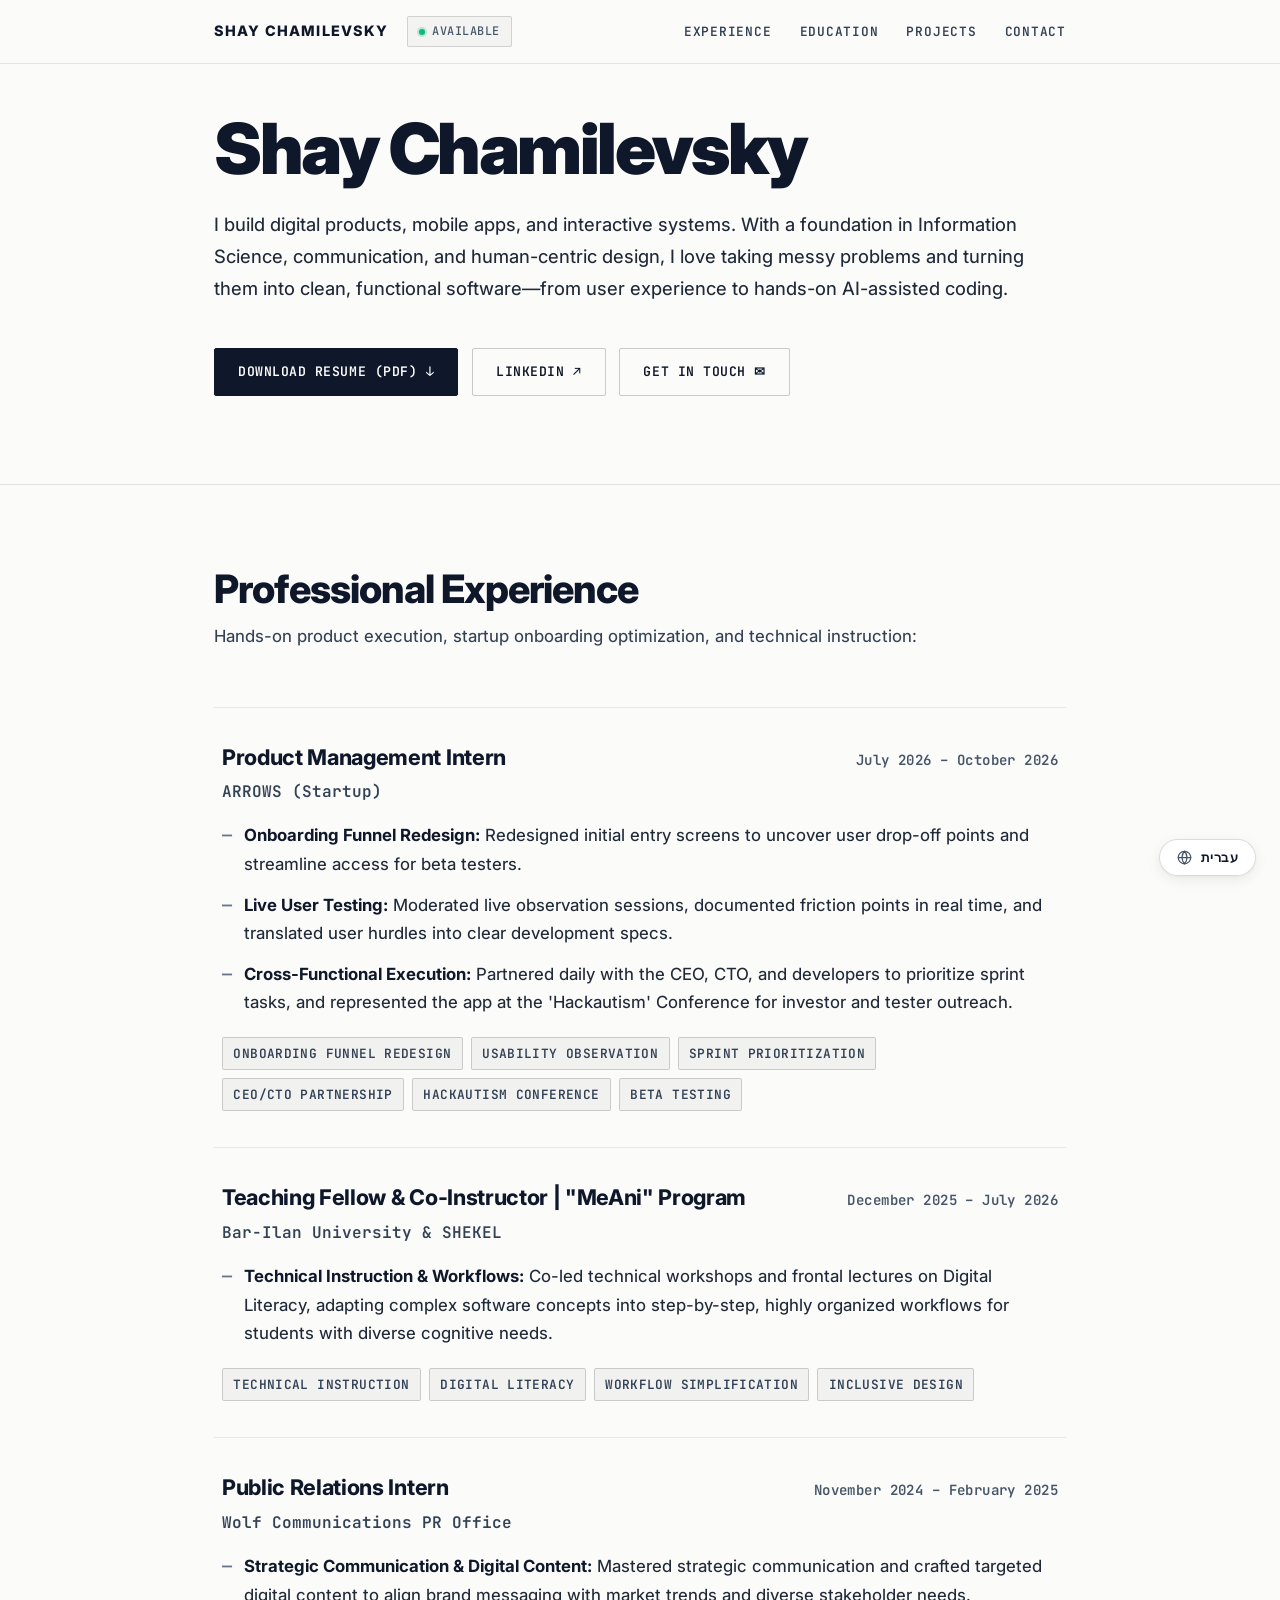
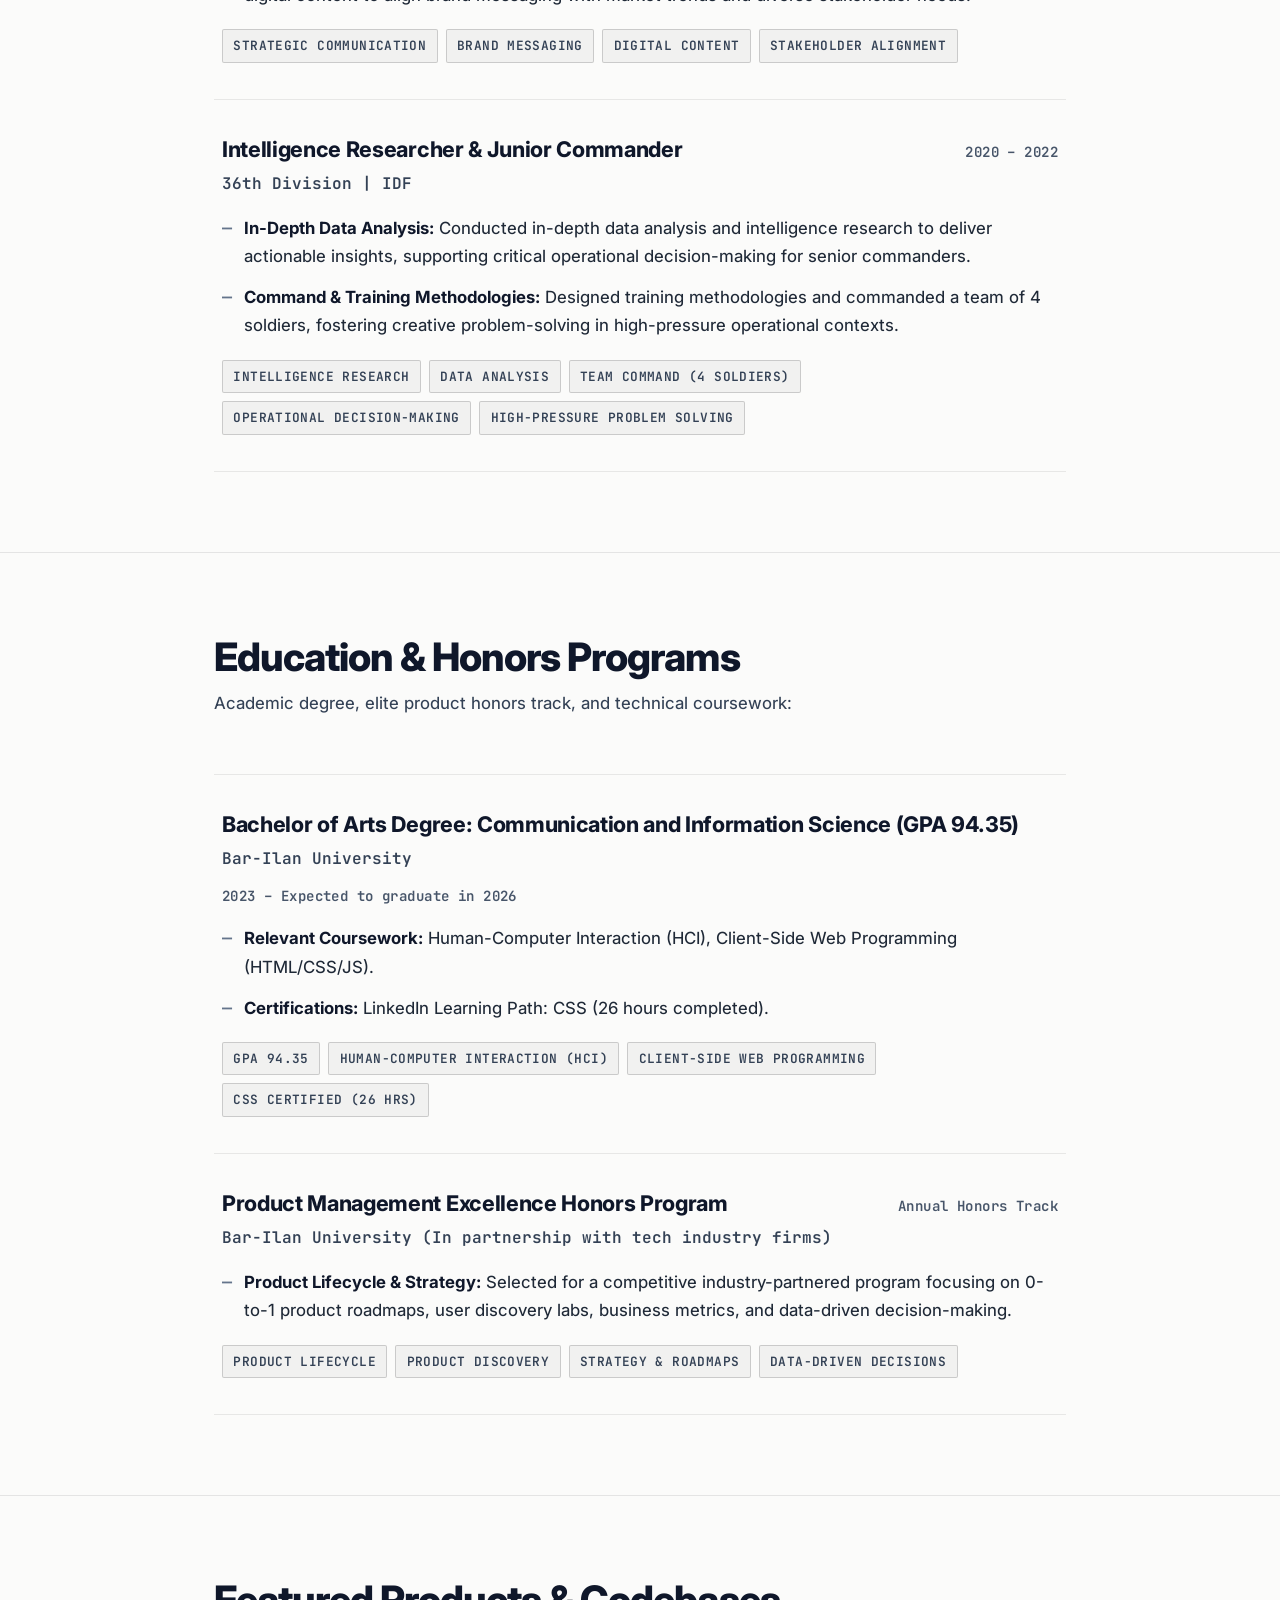
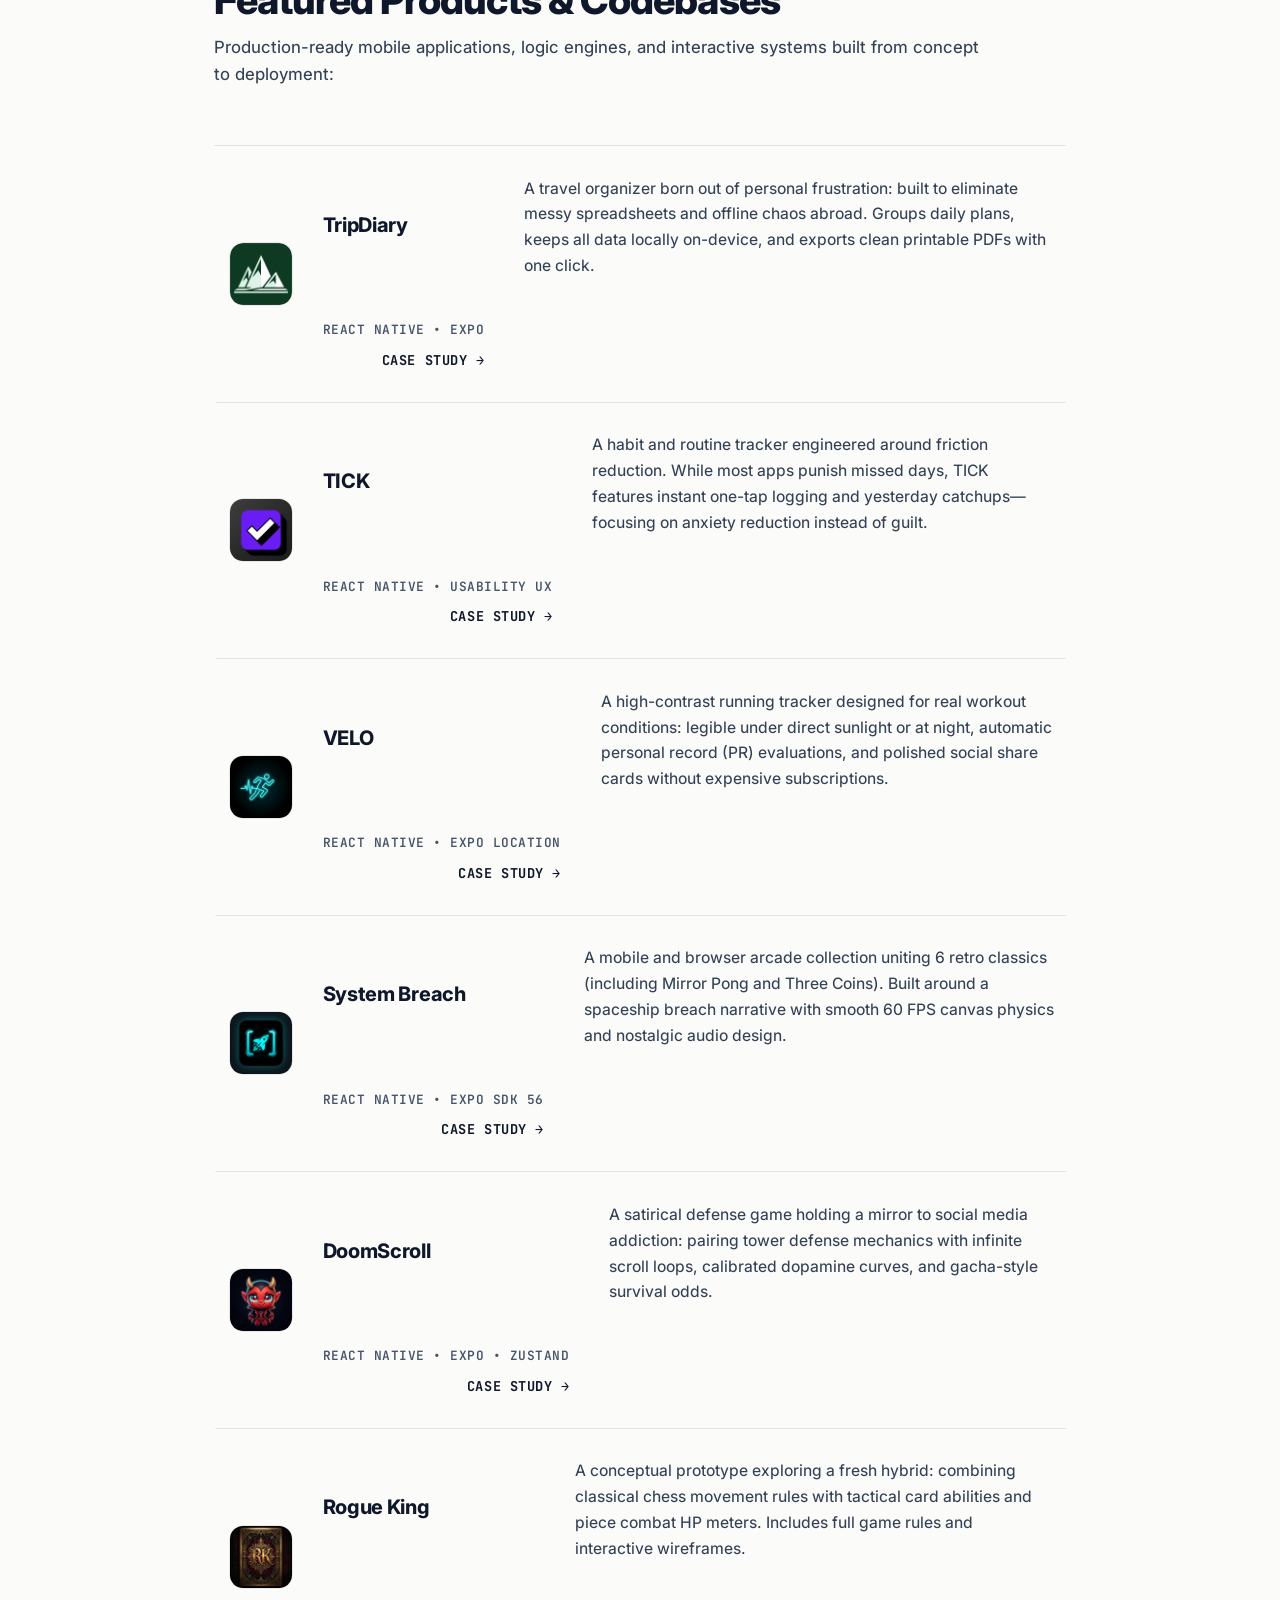
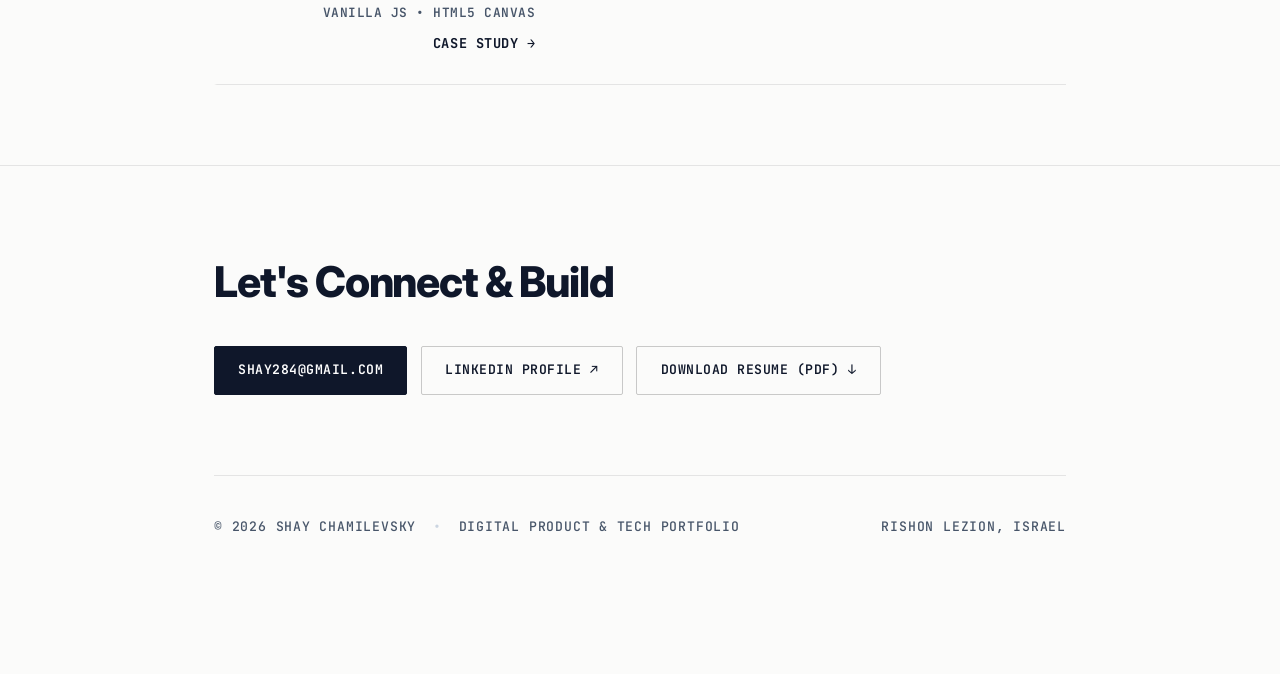
==== commit e83b06f1: "carousel fixes; content change on the index" ====
--- a/index.html
+++ b/index.html
@@ -39,19 +39,9 @@
       <section id="hero" class="section hero-section">
         <div class="container">
           <div class="hero-box">
-            <div class="hero-eyebrow">
-              <span data-en="PRODUCT STRATEGY • RAPID PROTOTYPING • SYSTEM ARCHITECTURE • AI-ASSISTED BUILDS" data-he="אסטרטגיית מוצר • פרוטוטייפינג מהיר • ארכיטקטורת מערכות • פיתוח מבוסס AI">
-                PRODUCT STRATEGY • RAPID PROTOTYPING • SYSTEM ARCHITECTURE • AI-ASSISTED BUILDS
-              </span>
-            </div>
-
             <h1 class="hero-name" data-en="Shay Chamilevsky" data-he="שי חמילבסקי">
               Shay Chamilevsky
             </h1>
-
-            <div class="hero-role-title" data-en="Product Builder & Technologist" data-he="בונה מוצרים דיגיטליים וטכנולוגיה">
-              Product Builder & Technologist
-            </div>
 
             <p
               class="hero-bio"
@@ -531,12 +521,6 @@
             <h2 data-en="Let's Connect & Build" data-he="בואו נדבר וניצור ביחד">
               Let's Connect & Build
             </h2>
-            <p
-              data-en="Open to product, engineering, and builder opportunities—from 0-to-1 prototyping to Product Management and Technical PM roles. If you're building something ambitious or need someone who moves fast from idea to working software, let's talk."
-              data-he="פתוח לתפקידי מוצר, טכנולוגיה וחדשנות—החל מפרוטוטייפינג 0-ל-1 ועד ניהול מוצר (PM / Technical PM). אם אתם בונים משהו משמעותי או מחפשים מישהו שלוקח רעיון לקוד עובד במהירות—בואו נדבר."
-            >
-              Open to product, engineering, and builder opportunities—from 0-to-1 prototyping to Product Management and Technical PM roles. If you're building something ambitious or need someone who moves fast from idea to working software, let's talk.
-            </p>
 
             <div class="contact-links-grid">
               <a
@@ -603,12 +587,16 @@
     <script>
       const toggleBtn = document.getElementById("lang-toggle");
       const langText = document.getElementById("lang-btn-text");
-      let currentLang = "en";
-      try {
-        currentLang = localStorage.getItem("site_lang") || "en";
-      } catch (e) {
-        currentLang = "en";
+      function getInitialLang() {
+        try {
+          const saved = localStorage.getItem("site_lang");
+          if (saved === "he" || saved === "en") return saved;
+        } catch (e) {}
+        const browserLang = (typeof navigator !== "undefined" && (navigator.language || navigator.userLanguage) || "").toLowerCase();
+        return browserLang.startsWith("he") ? "he" : "en";
       }
+
+      let currentLang = getInitialLang();
 
       function setLanguage(lang) {
         currentLang = lang;
--- a/assets/css/style.css
+++ b/assets/css/style.css
@@ -279,7 +279,7 @@
   letter-spacing: -0.035em;
   color: var(--text-primary);
   line-height: 1.05;
-  margin: 0 0 0.85rem 0;
+  margin: 0 0 1.35rem 0;
 }
 
 [dir="rtl"] .hero-name {
@@ -809,7 +809,7 @@
   font-weight: 800;
   color: var(--text-primary);
   letter-spacing: -0.025em;
-  margin-bottom: 1.15rem;
+  margin-bottom: 1.75rem;
 }
 
 [dir="rtl"] .contact-box h2 {
@@ -934,13 +934,30 @@
     --section-pad: 3.5rem;
   }
 
-  /* Hide top navbar completely on mobile */
+  /* Navbar visible on mobile with name & available pill on the side like PC, nav links hidden */
   .navbar {
+    display: block !important;
+  }
+
+  .nav-container {
+    padding: 0.85rem 1.25rem;
+    display: flex;
+    justify-content: flex-start;
+    align-items: center;
+  }
+
+  .nav-links {
     display: none !important;
   }
 
+  .nav-brand {
+    display: inline-flex;
+    align-items: center;
+    gap: 0.85rem;
+  }
+
   .hero-section {
-    padding-top: 3.5rem;
+    padding-top: 5.5rem;
     padding-bottom: 3.5rem;
   }
 
@@ -981,8 +998,22 @@
 }
 
 @media (max-width: 480px) {
+  .nav-brand {
+    gap: 0.55rem;
+  }
+
+  .nav-logo {
+    font-size: 0.82rem;
+    letter-spacing: 0.04em;
+    white-space: nowrap;
+  }
+
   .nav-status-pill {
-    display: none;
+    display: inline-flex !important;
+    font-size: 0.68rem;
+    padding: 0.2rem 0.5rem;
+    gap: 0.35rem;
+    white-space: nowrap;
   }
 
   .hero-actions-row,
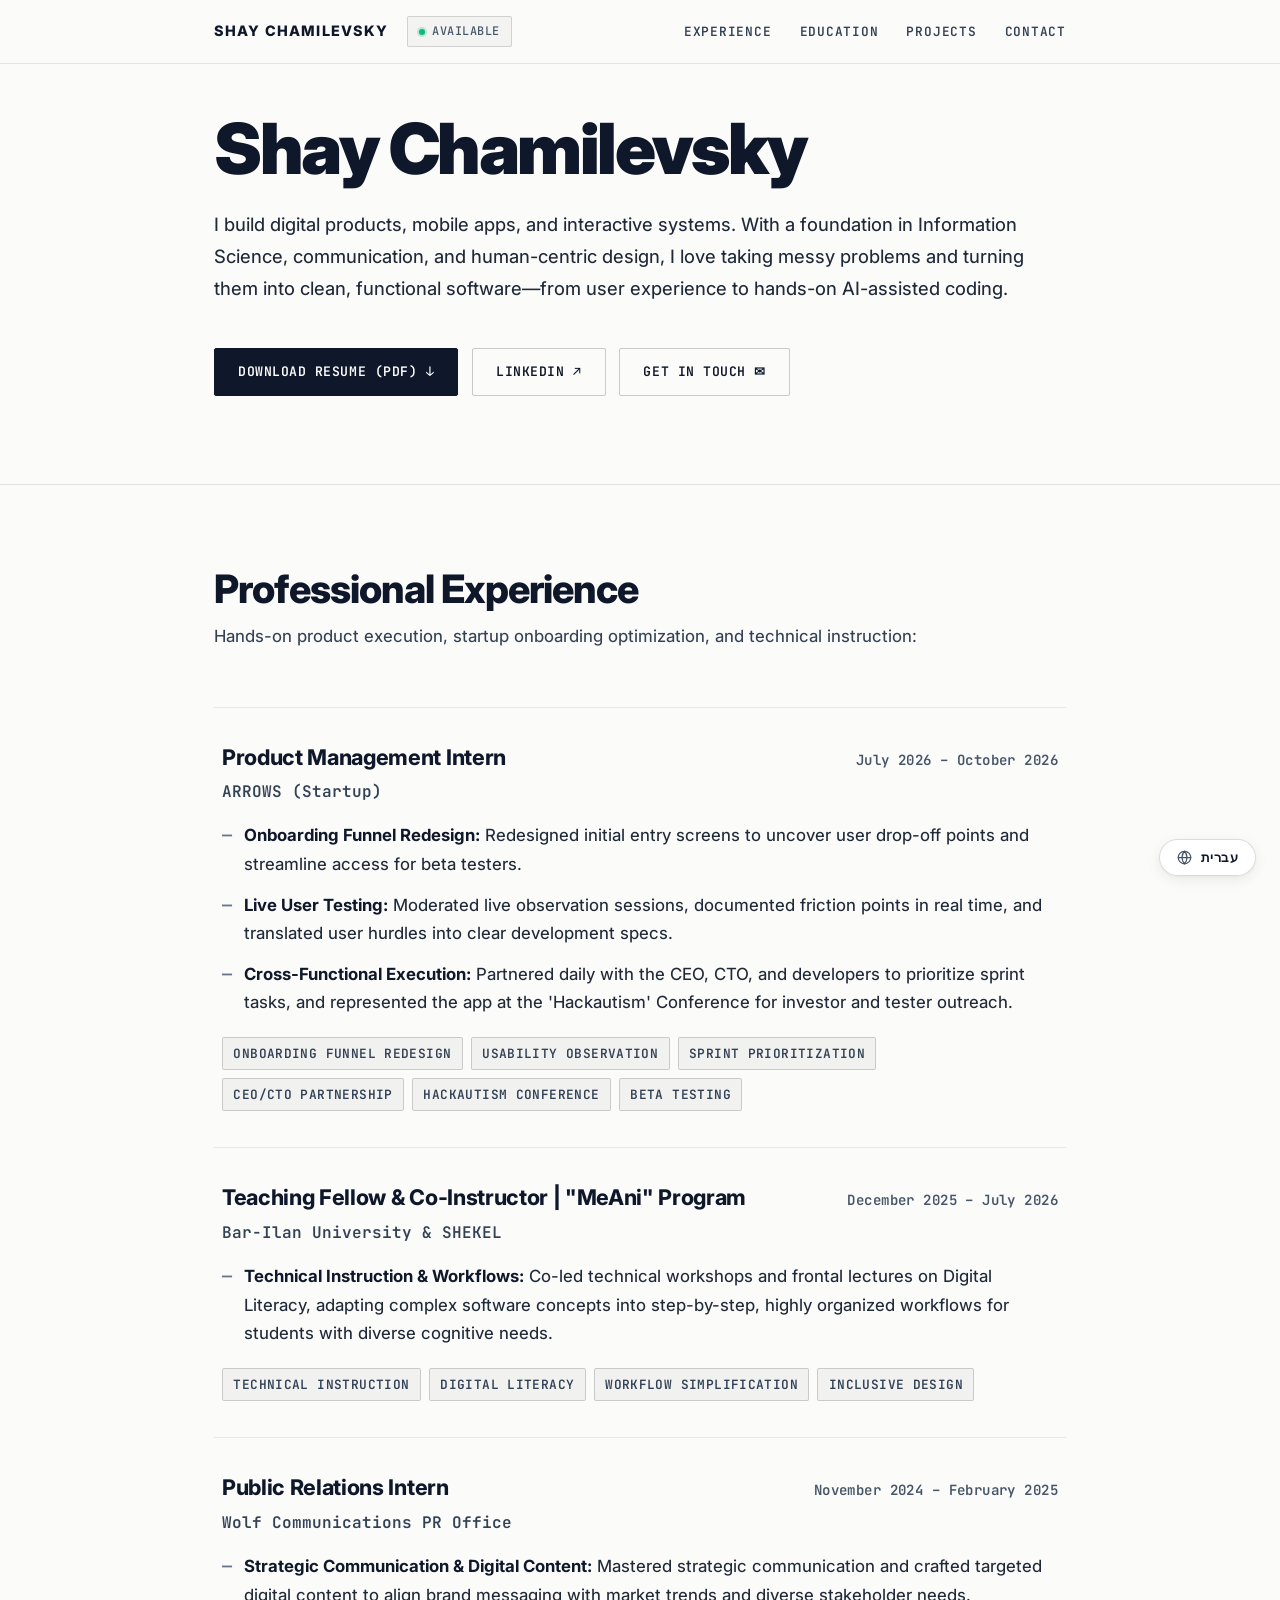
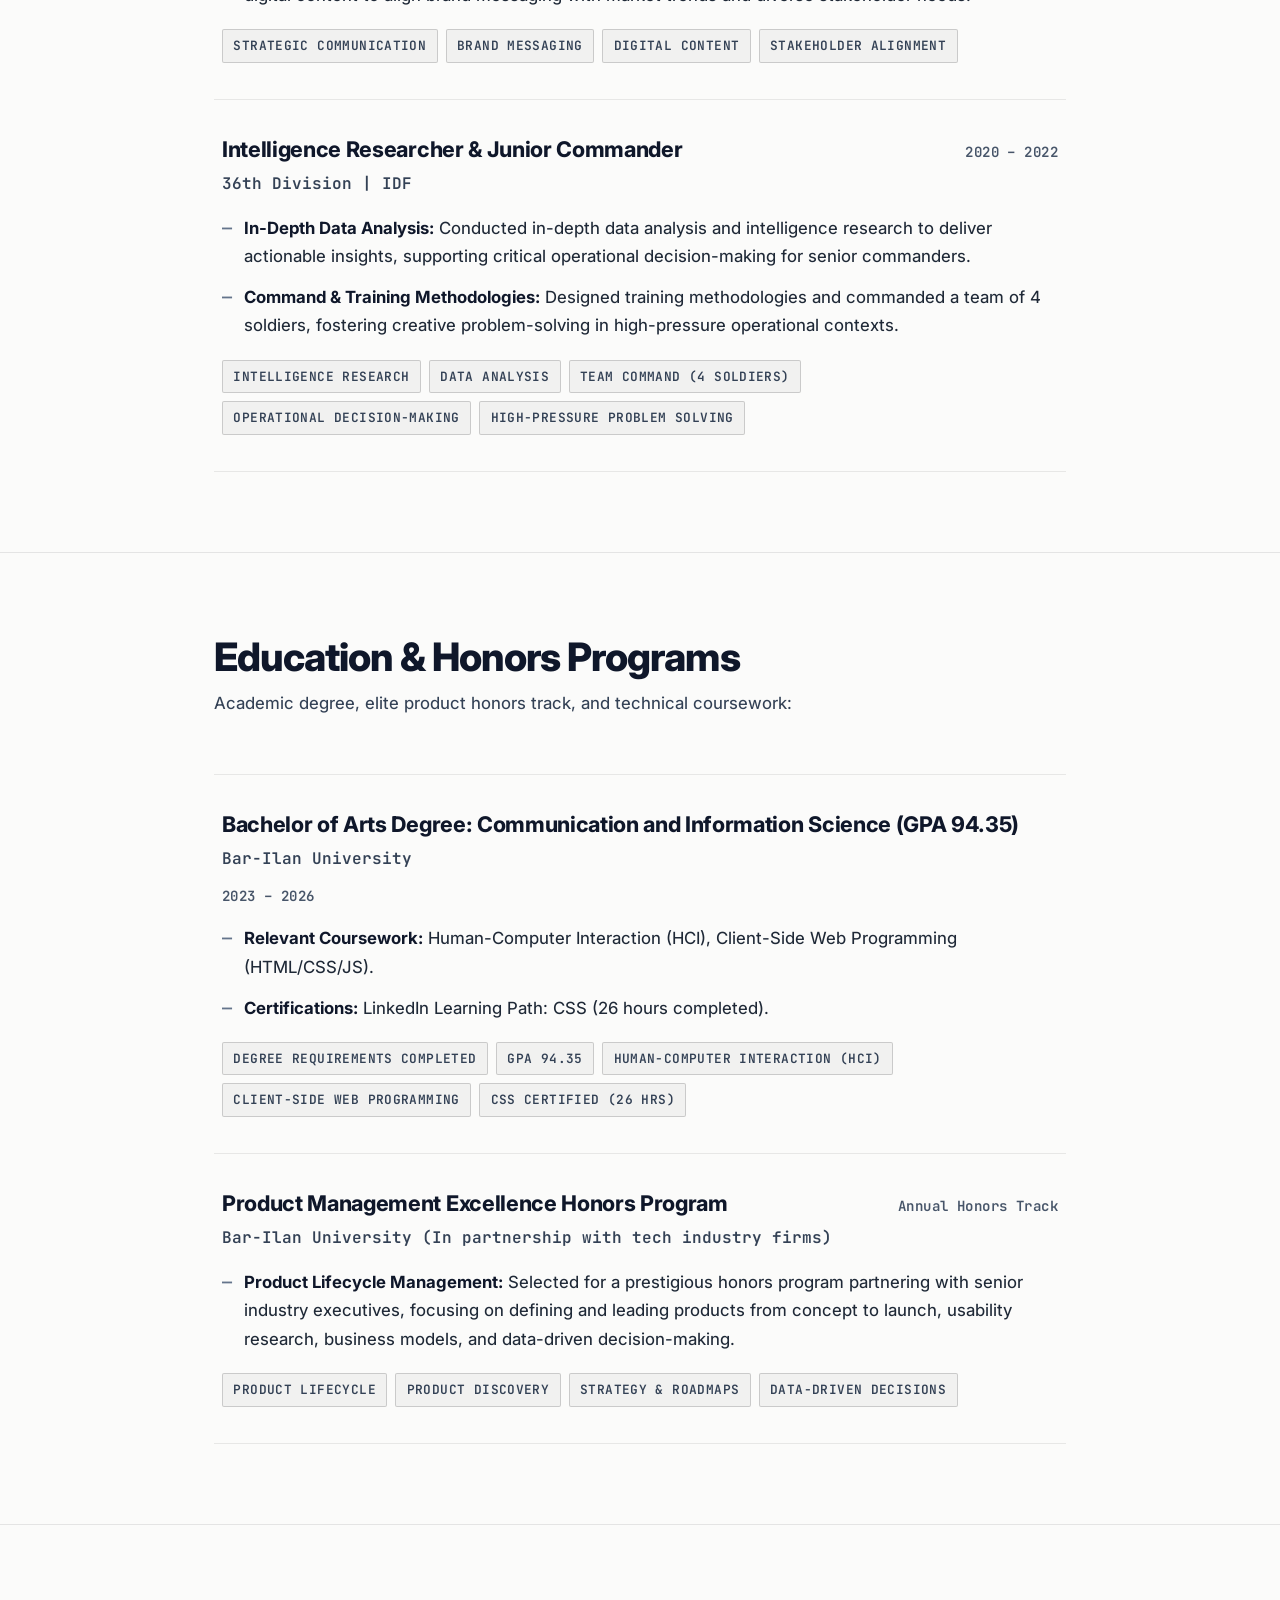
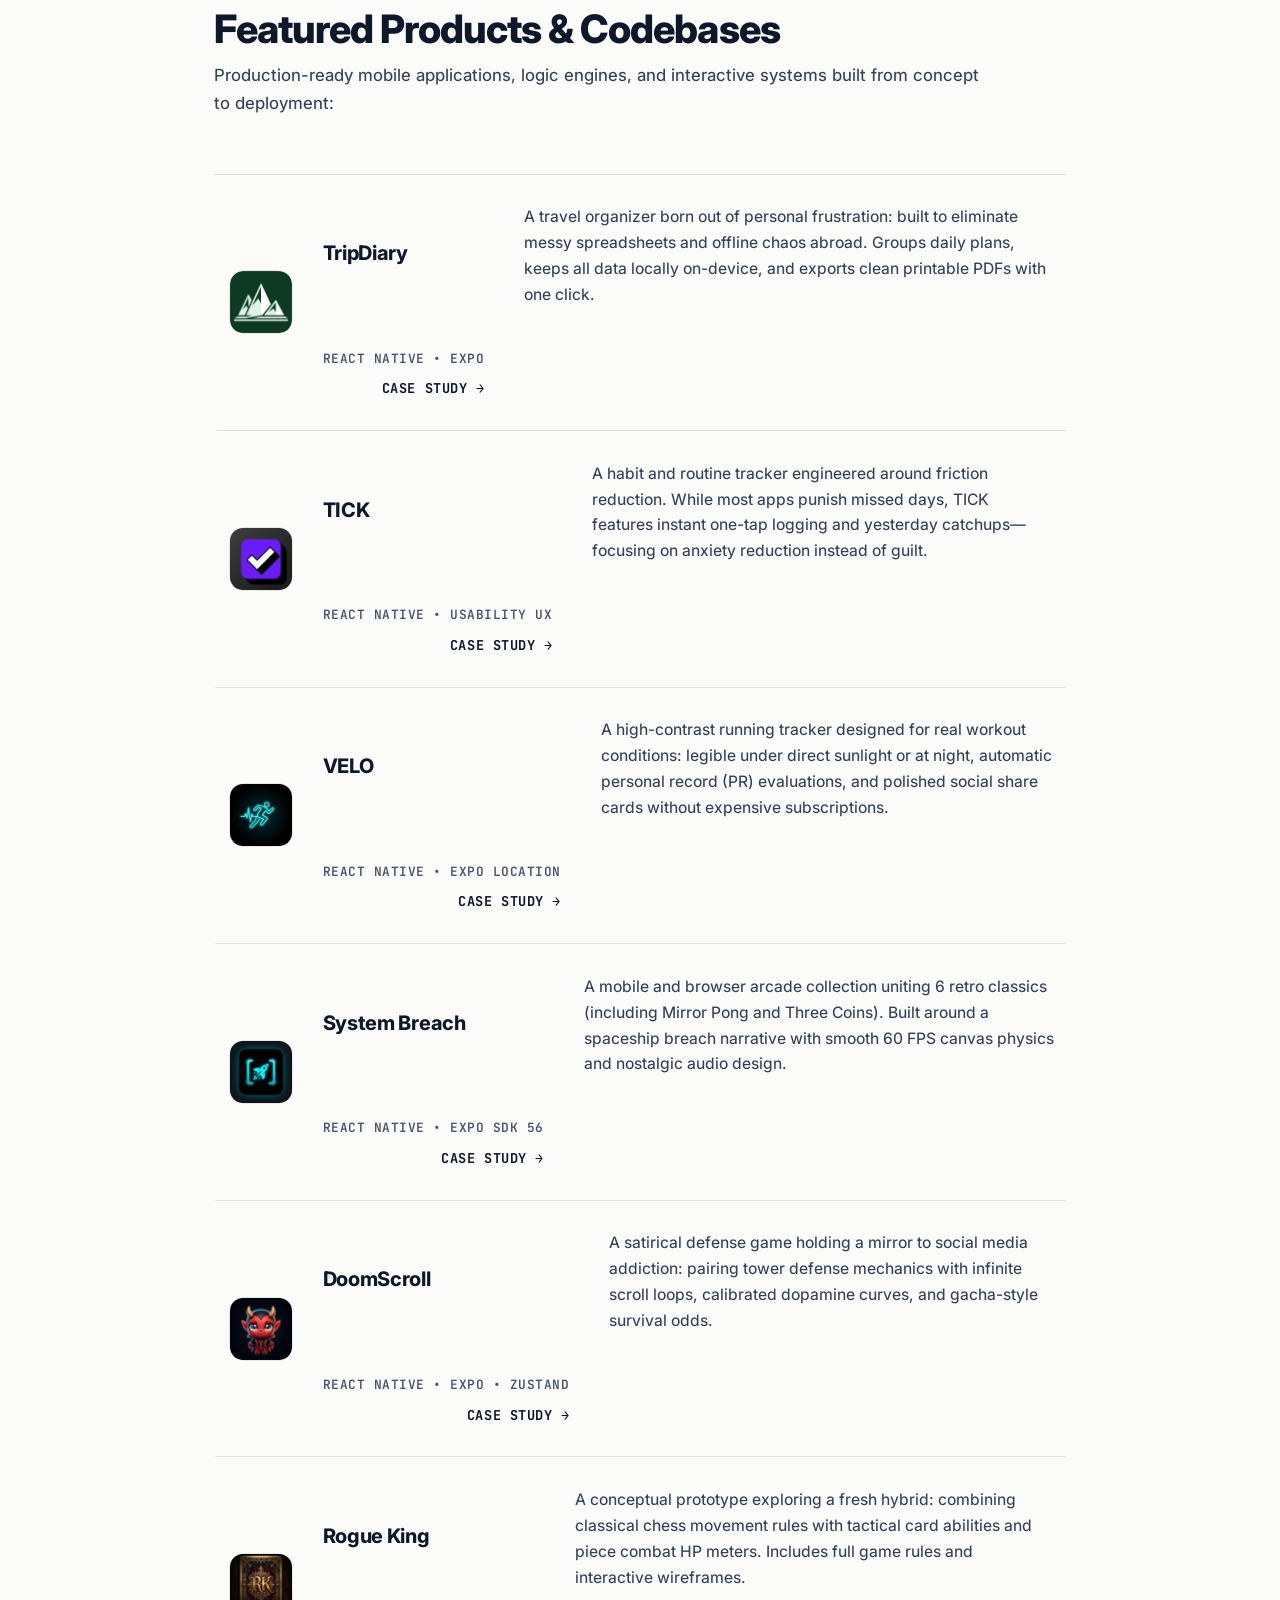
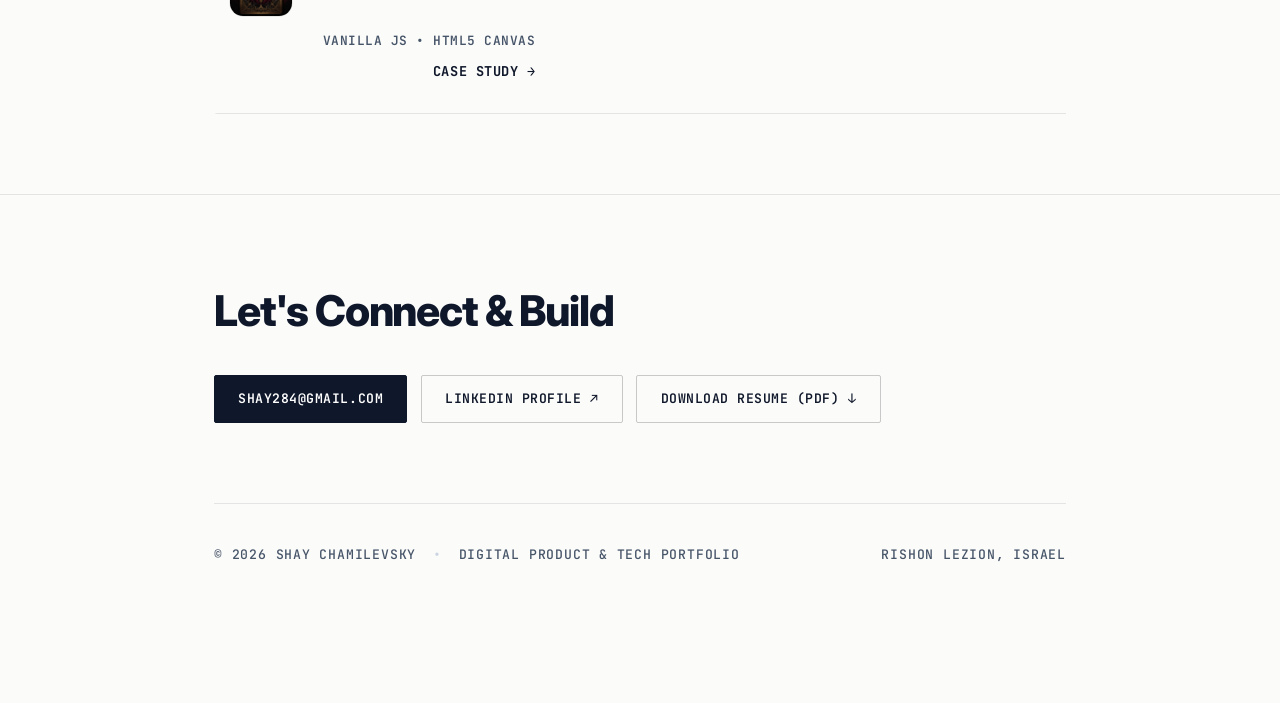
==== commit 74f9cb8d: "cv update" ====
--- a/index.html
+++ b/index.html
@@ -46,7 +46,7 @@
             <p
               class="hero-bio"
               data-en="I build digital products, mobile apps, and interactive systems. With a foundation in Information Science, communication, and human-centric design, I love taking messy problems and turning them into clean, functional software—from user experience to hands-on AI-assisted coding."
-              data-he="אני בונה מוצרים דיגיטליים, אפליקציות ומערכות. מגיע עם רקע במדעי המידע, הבנה של אנשים וחשיבה מעשית. אוהב לקחת בעיות לא פתורות או רעיונות מבולגנים, ולבנות מהם כלים עובדים ופשוטים לשימוש — מאפיון החוויה ועד פיתוח בקוד בעזרת כלי AI."
+              data-he="אני בונה מוצרים דיגיטליים, אפליקציות ומערכות. מגיע עם רקע במדעי המידע, תקשורת בין-אישית וחשיבה מעשית. אוהב לקחת בעיות לא פתורות או רעיונות מבולגנים, ולבנות מהם כלים עובדים ופשוטים לשימוש — מאפיון החוויה ועד פיתוח בקוד בעזרת כלי AI."
             >
               I build digital products, mobile apps, and interactive systems. With a foundation in Information Science, communication, and human-centric design, I love taking messy problems and turning them into clean, functional software—from user experience to hands-on AI-assisted coding.
             </p>
@@ -176,7 +176,7 @@
                 <span class="chip" data-en="Technical Instruction" data-he="הדרכה טכנולוגית">Technical Instruction</span>
                 <span class="chip" data-en="Digital Literacy" data-he="אוריינות דיגיטלית">Digital Literacy</span>
                 <span class="chip" data-en="Workflow Simplification" data-he="פישוט תהליכי עבודה">Workflow Simplification</span>
-                <span class="chip" data-en="Inclusive Design" data-he="נגישות קוגניטיבית">Inclusive Design</span>
+                <span class="chip" data-en="Inclusive Design" data-he="הנגשה קוגניטיבית">Inclusive Design</span>
               </div>
             </article>
 
@@ -283,8 +283,8 @@
                     Bar-Ilan University
                   </span>
                 </div>
-                <span class="exp-date-badge" data-en="2023 – Expected to graduate in 2026" data-he="2023 – צפי סיום 2026">
-                  2023 – Expected to graduate in 2026
+                <span class="exp-date-badge" data-en="2023 – 2026" data-he="2023 – 2026">
+                  2023 – 2026
                 </span>
               </div>
 
@@ -304,6 +304,7 @@
               </ul>
 
               <div class="exp-tags">
+                <span class="chip" data-en="Degree Requirements Completed" data-he="הושלמו כל חובות התואר">Degree Requirements Completed</span>
                 <span class="chip" data-en="GPA 94.35" data-he="ממוצע 94.35">GPA 94.35</span>
                 <span class="chip" data-en="Human-Computer Interaction (HCI)" data-he="אינטראקציית אדם-מחשב (HCI)">Human-Computer Interaction (HCI)</span>
                 <span class="chip" data-en="Client-Side Web Programming" data-he="פיתוח צד-לקוח (HTML/CSS/JS)">Client-Side Web Programming</span>
@@ -332,10 +333,10 @@
 
               <ul class="exp-bullets">
                 <li
-                  data-en="<strong>Product Lifecycle & Strategy:</strong> Selected for a competitive industry-partnered program focusing on 0-to-1 product roadmaps, user discovery labs, business metrics, and data-driven decision-making."
-                  data-he="<strong>ניהול מחזור חיי מוצר:</strong> קבלה לתוכנית מצטיינים יוקרתית בשיתוף בכירים בתעשייה, המתמקדת באסטרטגיית 0-ל-1, מחקרי שמישות, מודלים עסקיים וקבלת החלטות מבוססת נתונים."
-                >
-                  <strong>Product Lifecycle & Strategy:</strong> Selected for a competitive industry-partnered program focusing on 0-to-1 product roadmaps, user discovery labs, business metrics, and data-driven decision-making.
+                  data-en="<strong>Product Lifecycle Management:</strong> Selected for a prestigious honors program partnering with senior industry executives, focusing on defining and leading products from concept to launch, usability research, business models, and data-driven decision-making."
+                  data-he="<strong>ניהול מחזור חיי מוצר:</strong> קבלה לתוכנית מצטיינים יוקרתית בשיתוף בכירים בתעשייה, המתמקדת באפיון והובלת מוצר משלב הרעיון ועד להשקה, מחקרי שמישות, מודלים עסקיים וקבלת החלטות מבוססת נתונים."
+                >
+                  <strong>Product Lifecycle Management:</strong> Selected for a prestigious honors program partnering with senior industry executives, focusing on defining and leading products from concept to launch, usability research, business models, and data-driven decision-making.
                 </li>
               </ul>
 
@@ -477,7 +478,7 @@
               </div>
               <div class="project-body">
                 <h3 class="project-title" data-en="DoomScroll" data-he="DoomScroll">DoomScroll</h3>
-                <p class="project-desc" data-en="A satirical defense game holding a mirror to social media addiction: pairing tower defense mechanics with infinite scroll loops, calibrated dopamine curves, and gacha-style survival odds." data-he="משחק סאטירי שמציג מראה מול ההתמכרות לרשתות החברתיות: לקחתי מכניקה של משחק הגנה ומכונות מזל וחיברתי אותה לפסיכולוגיה של הפיד האינסופי — גלילה שמושכת אותך פנימה, אלגוריתם דופמין וסיכויים מכוילים של זכייה והישרדות.">
+                <p class="project-desc" data-en="A satirical defense game holding a mirror to social media addiction: pairing tower defense mechanics with infinite scroll loops, calibrated dopamine curves, and gacha-style survival odds." data-he="משחק סאטירי שמציג מראה מול ההתמכרות לרשתות החברתיות: לקחתי מכניקה של משחק הגנה ומכניקות גאצ'ה וחיברתי אותה לפסיכולוגיה של הפיד האינסופי — גלילה שמושכת אותך פנימה, אלגוריתם דופמין וסיכויים מכוילים של זכייה והישרדות.">
                   A satirical defense game holding a mirror to social media addiction: pairing tower defense mechanics with infinite scroll loops, calibrated dopamine curves, and gacha-style survival odds.
                 </p>
                 <div class="project-footer">
